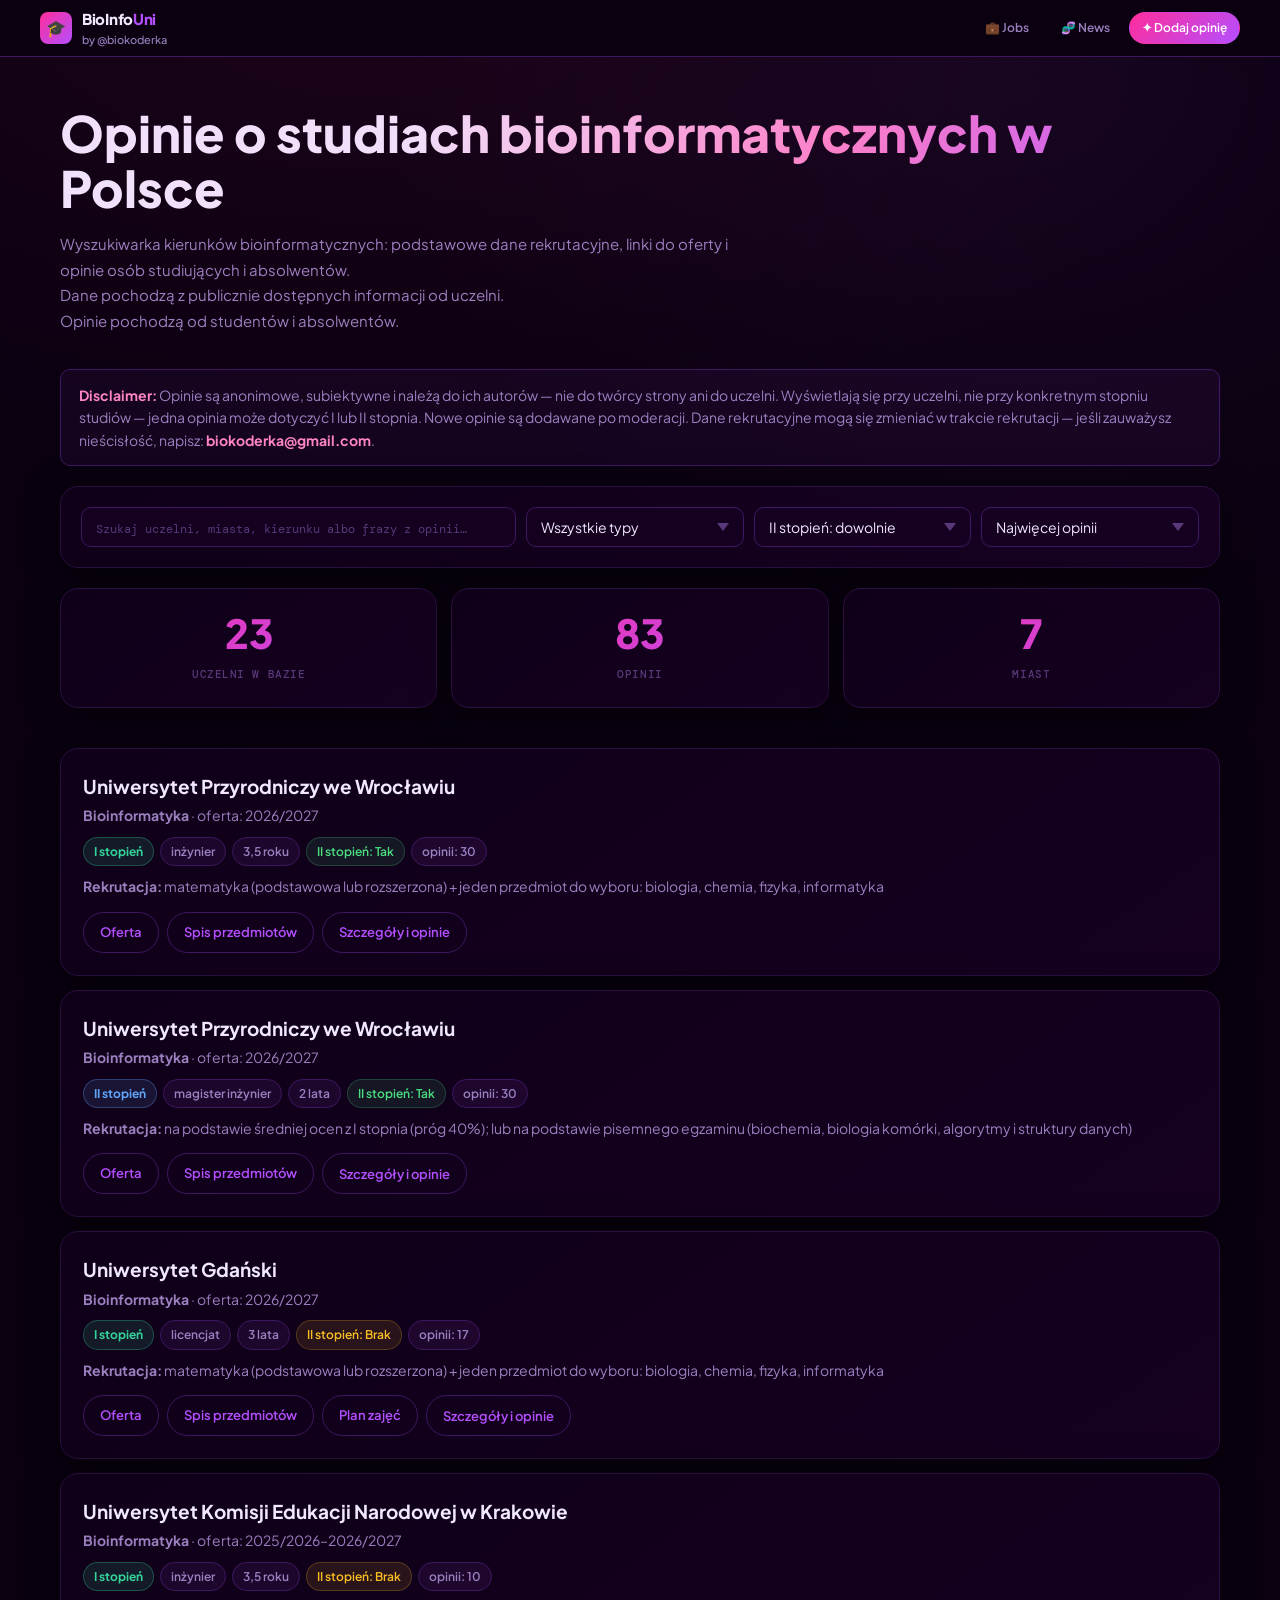
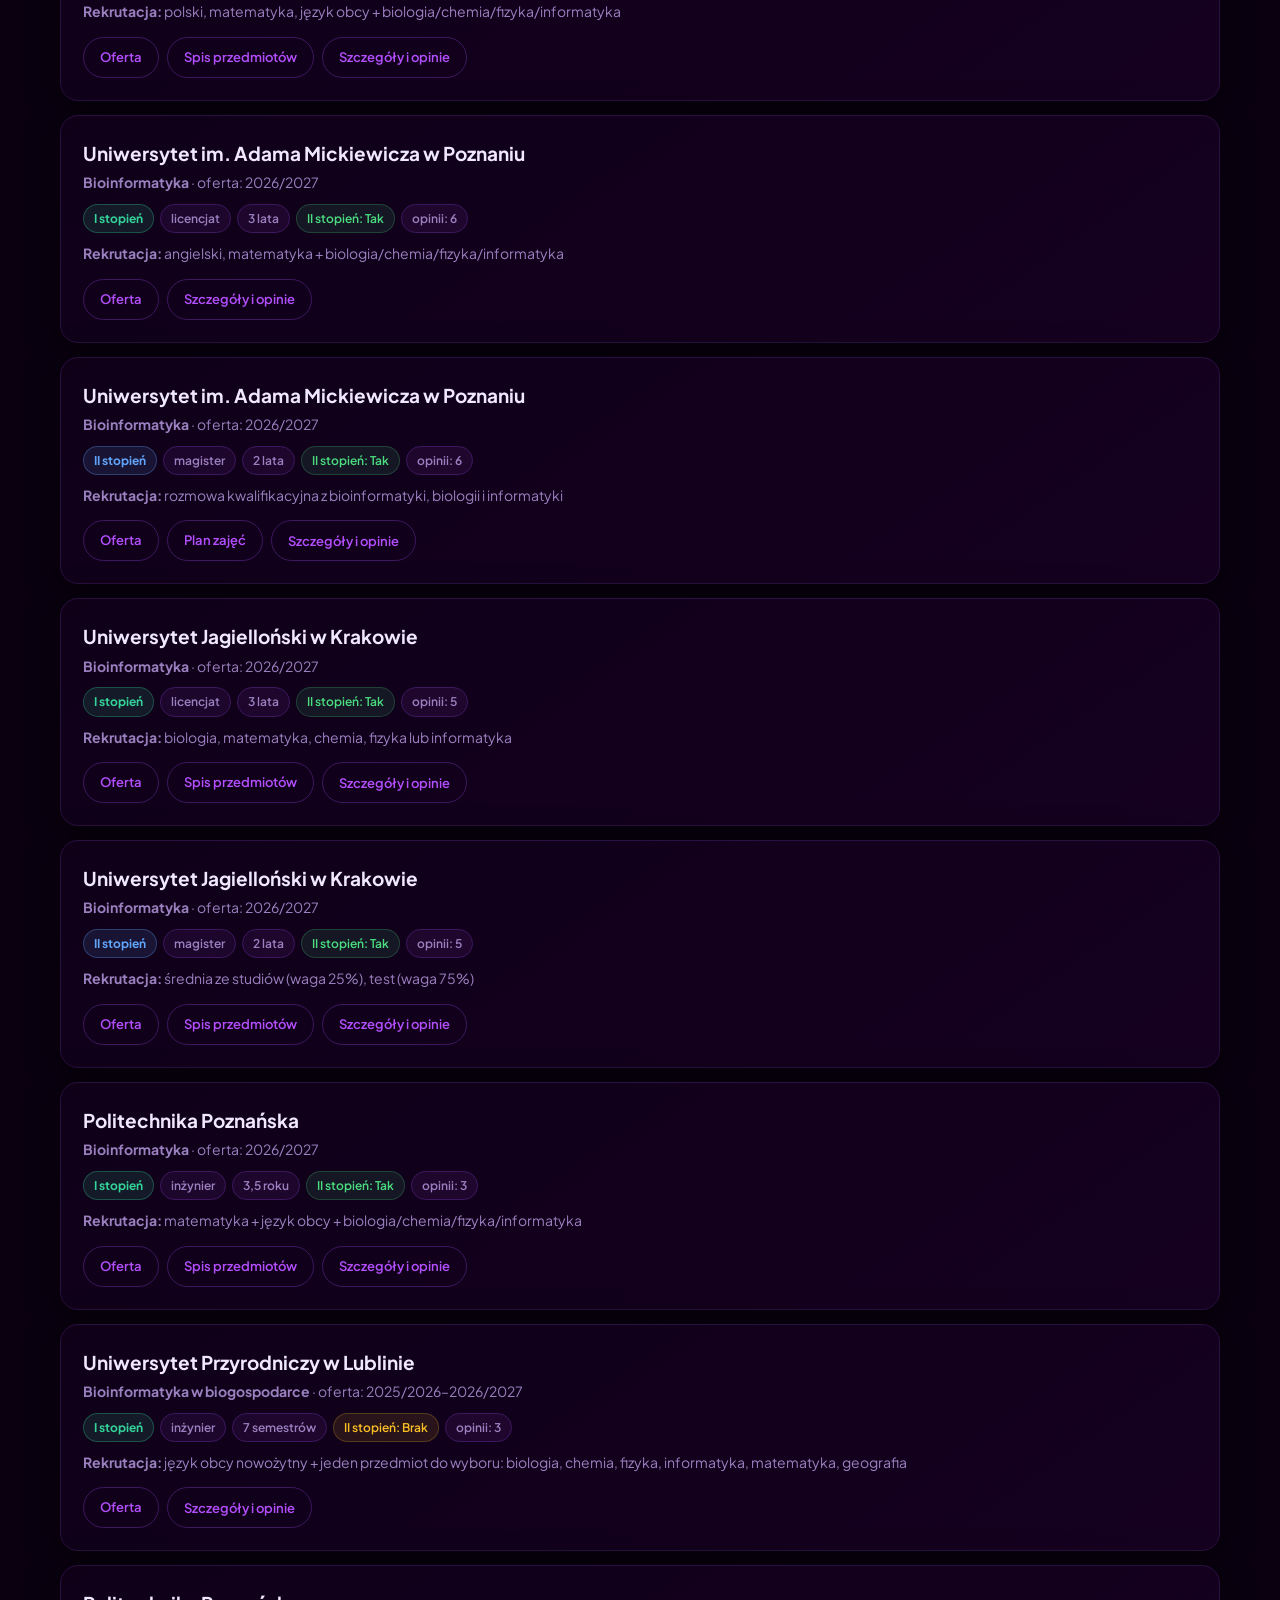
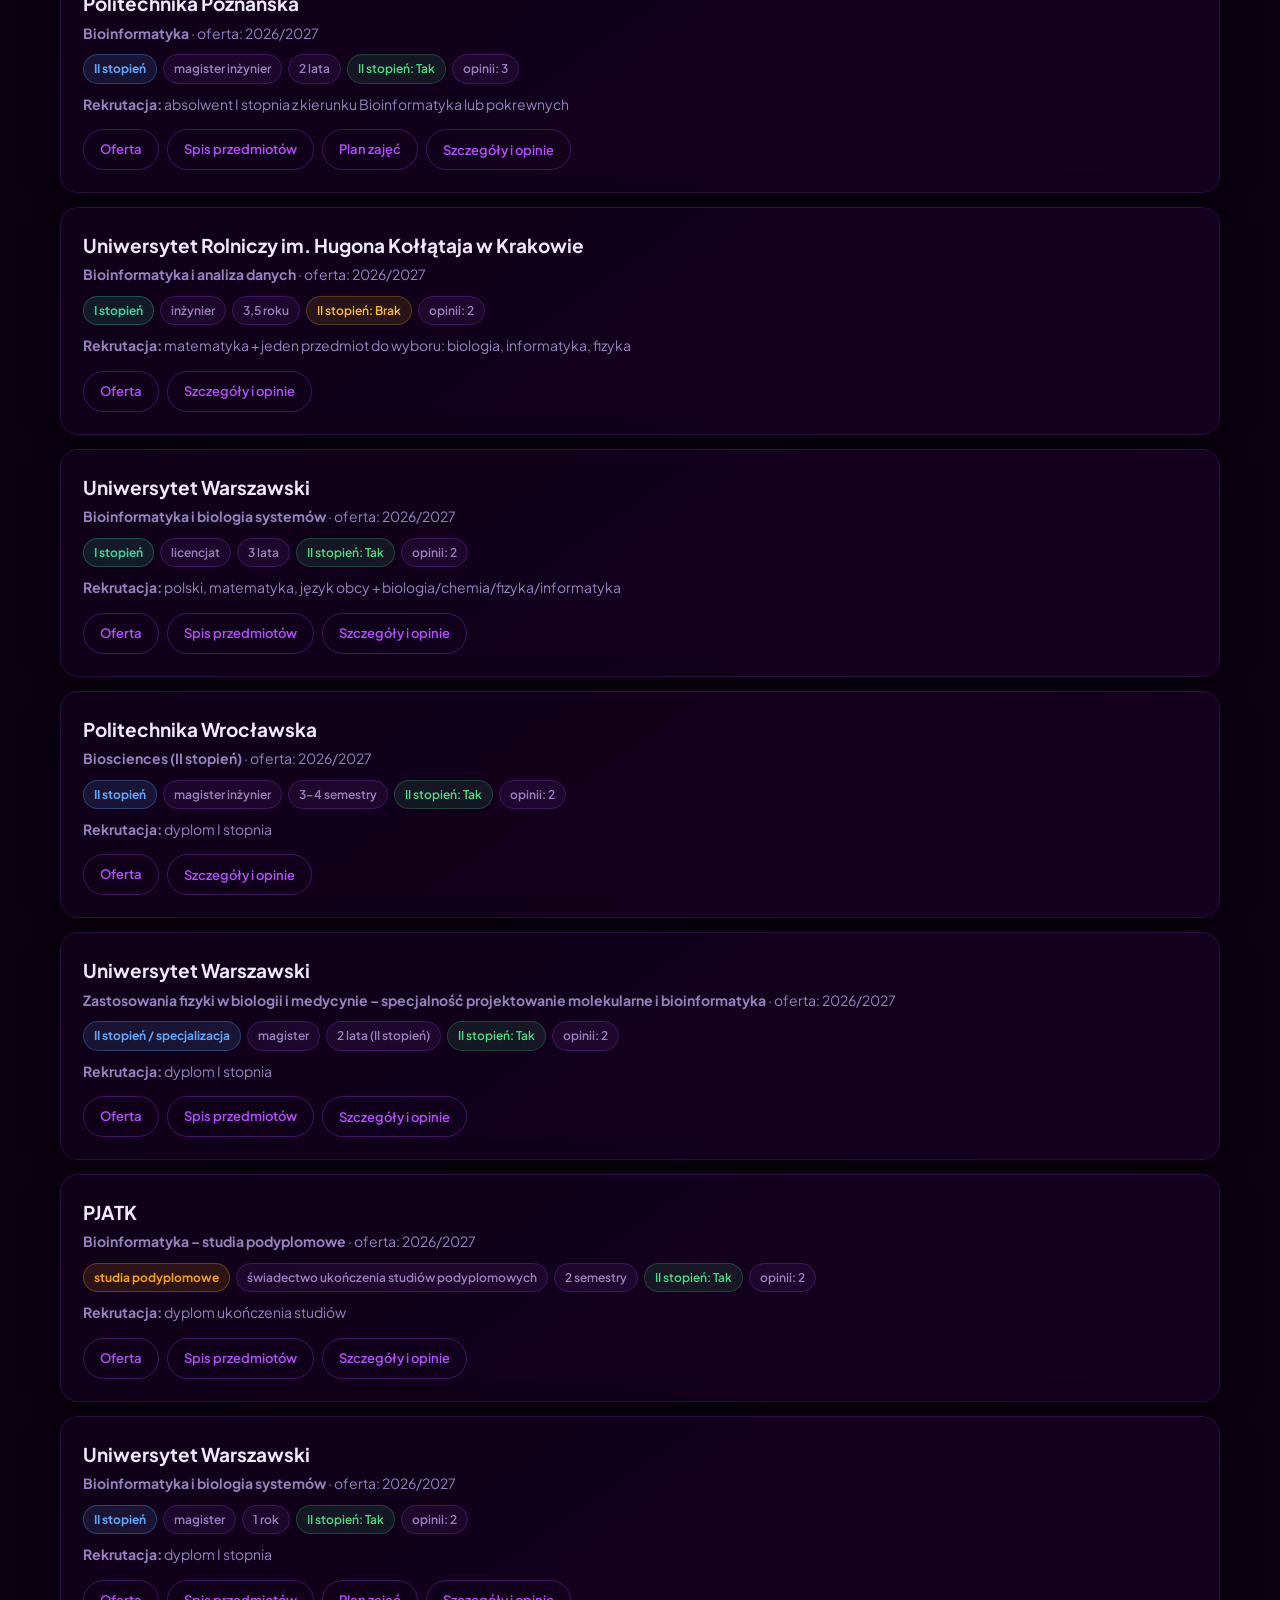
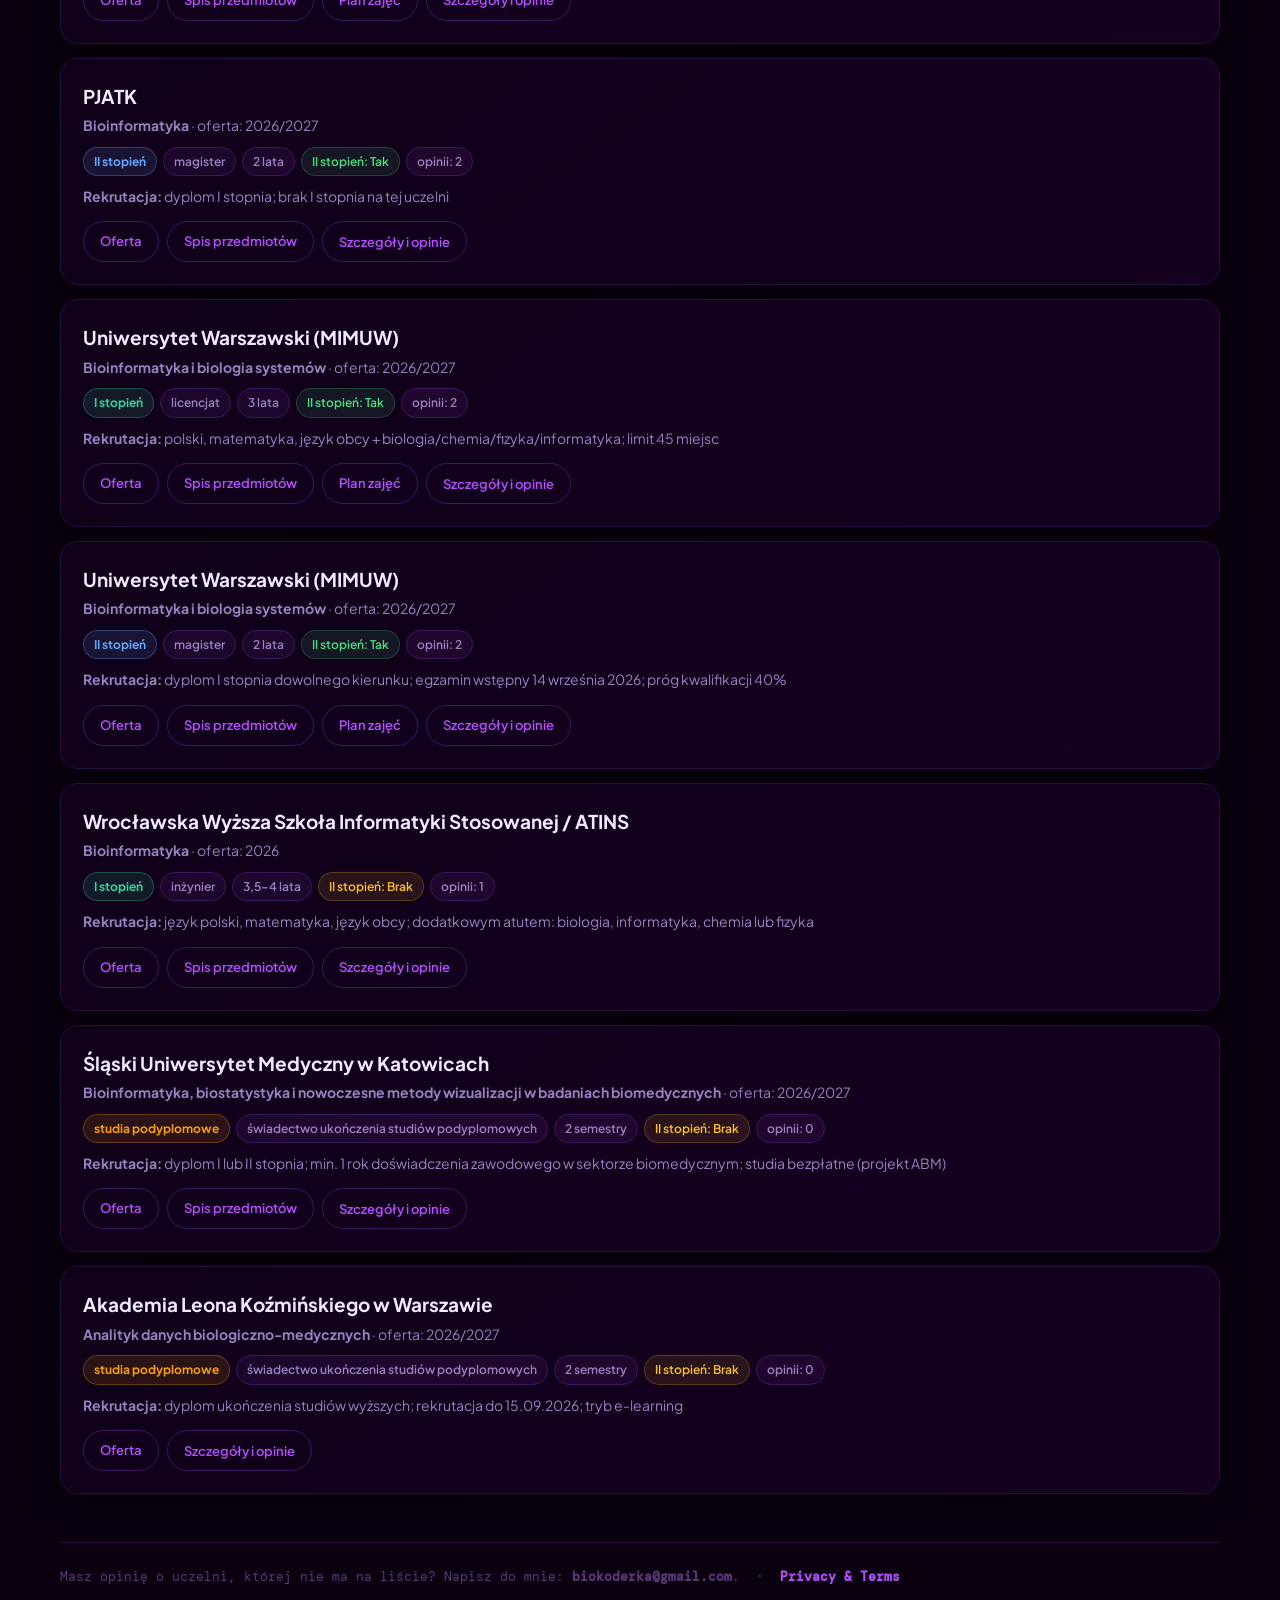
==== index.html @ 0463fbef "Update index.html" ====
<!doctype html><html lang="pl"><head><meta charset="utf-8"><meta name="viewport" content="width=device-width,initial-scale=1"><title>Opinie o bioinformatyce w Polsce</title><link rel="preconnect" href="https://fonts.googleapis.com"><link rel="preconnect" href="https://fonts.gstatic.com" crossorigin><link href="https://fonts.googleapis.com/css2?family=Plus+Jakarta+Sans:wght@400;500;600;700;800&family=DM+Mono:wght@400;500&display=swap" rel="stylesheet"><link rel="stylesheet" href="style.css?v=8"><script defer src="https://umami-rose-alpha.vercel.app/script.js" data-website-id="0f8a4bbd-7790-437c-912f-15149106ebab"></script></head><body>
<header>
  <div class="header-inner">
    <a class="logo" href="index.html">
      <div class="logo-icon">🎓</div>
      <div>
        <div class="logo-text">BioInfo<span>Uni</span></div>
        <div class="logo-sub">by @biokoderka</div>
      </div>
    </a>
    <nav class="header-nav">
      <a href="https://biokoderka.github.io/bioinfo-jobs/">💼 Jobs</a>
      <a href="https://biokoderka.github.io/bioinfo-news/">🧬 News</a>
      <a href="submit.html" class="cta">✦ Dodaj opinię</a>
    </nav>
  </div>
</header>
<div class="wrap"><header class="hero"><h1>Opinie o studiach bioinformatycznych w Polsce</h1><p>Wyszukiwarka kierunków bioinformatycznych: podstawowe dane rekrutacyjne, linki do oferty i opinie osób studiujących i absolwentów.<br>Dane pochodzą z publicznie dostępnych informacji od uczelni.<br>Opinie pochodzą od studentów i absolwentów.</p></header><section class="notice"><strong>Disclaimer:</strong> Opinie są anonimowe, subiektywne i należą do ich autorów — nie do twórcy strony ani do uczelni. Wyświetlają się przy uczelni, nie przy konkretnym stopniu studiów — jedna opinia może dotyczyć I lub II stopnia. Nowe opinie są dodawane po moderacji. Dane rekrutacyjne mogą się zmieniać w trakcie rekrutacji — jeśli zauważysz nieścisłość, napisz: <strong>biokoderka@gmail.com</strong>.</section><section class="panel"><div class="filters"><input id="q" placeholder="Szukaj uczelni, miasta, kierunku albo frazy z opinii…"><select id="type"><option value="">Wszystkie typy</option><option>I stopień</option><option>II stopień</option><option>II stopień / specjalizacja</option><option>studia podyplomowe</option></select><select id="second"><option value="">II stopień: dowolnie</option><option value="tak">Jest II stopień</option><option value="nie">Brak</option></select><select id="sort"><option value="reviews">Najwięcej opinii</option><option value="name">Alfabetycznie</option></select></div></section><section class="grid" id="top"></section><section class="cards" id="cards"></section><footer class="footer">Masz opinię o uczelni, której nie ma na liście? Napisz do mnie: <strong>biokoderka@gmail.com</strong>. &nbsp;·&nbsp; <a href="privacy.html">Privacy &amp; Terms</a></footer></div><script src="app.js?v=8"></script></body></html>
---- style.css ----
@import url('https://fonts.googleapis.com/css2?family=Plus+Jakarta+Sans:wght@400;500;600;700;800&family=DM+Mono:wght@400;500&display=swap');

:root {
  --bg:#0a0010;--bg2:#0f0018;--bg3:#150020;
  --border:#2a1040;--border2:#3d1860;
  --magenta:#ff2d9b;--violet:#b44fff;--violet-dim:#7a30b8;--pink-soft:#ff85c8;
  --text:#f0e8ff;--text2:#9b80c0;--muted:#5a3878;
  --glow-m:rgba(255,45,155,0.18);--glow-v:rgba(180,79,255,0.15);
  --good:#4ade80;--good-bg:rgba(74,222,128,.1);--good-border:rgba(74,222,128,.22);
  --warn:#fbbf24;--warn-bg:rgba(251,191,36,.1);--warn-border:rgba(251,191,36,.22);
  --bad:#f87171;--card-shadow:0 4px 32px rgba(0,0,0,.5);--radius:18px;--radius-sm:10px;
}
*{box-sizing:border-box;margin:0;padding:0}
body{font-family:'Plus Jakarta Sans',sans-serif;background:var(--bg);color:var(--text);line-height:1.6;min-height:100vh}
a{color:var(--violet);font-weight:600;text-decoration:none}a:hover{text-decoration:underline}
.wrap{max-width:1200px;margin:0 auto;padding:0 20px 60px}

/* HERO */
.hero{padding:48px 0 36px;border-bottom:1px solid var(--border);margin-bottom:32px;position:relative}
.hero::before{content:'';position:absolute;top:0;left:-20px;right:-20px;bottom:0;background:radial-gradient(ellipse 70% 50% at 30% 0%,rgba(255,45,155,.07),transparent),radial-gradient(ellipse 50% 60% at 80% 10%,rgba(180,79,255,.06),transparent);pointer-events:none}
.hero h1{font-family:'Plus Jakarta Sans',sans-serif;font-size:clamp(26px,5vw,50px);font-weight:800;line-height:1.1;margin:0 0 16px;background:linear-gradient(120deg,var(--text) 30%,var(--pink-soft) 65%,var(--violet) 100%);-webkit-background-clip:text;-webkit-text-fill-color:transparent;background-clip:text}
.hero p{color:var(--text2);font-size:15px;max-width:700px;line-height:1.7}

/* NAV */
.nav{display:flex;gap:8px;flex-wrap:wrap;margin-bottom:28px}
.nav a{color:var(--text2);background:var(--bg3);border:1px solid var(--border);padding:8px 18px;border-radius:999px;font-size:13px;font-weight:600;letter-spacing:.01em;transition:all .2s}
.nav a:hover{color:var(--text);border-color:var(--violet-dim);box-shadow:0 0 12px var(--glow-v);text-decoration:none}
.nav a.active{background:linear-gradient(135deg,var(--magenta),var(--violet));color:#fff;border-color:transparent;box-shadow:0 0 16px var(--glow-m);font-weight:700}

/* NOTICE */
.notice{background:rgba(180,79,255,.06);border:1px solid var(--border2);border-radius:var(--radius-sm);padding:14px 18px;font-size:14px;color:var(--text2);margin-bottom:20px;line-height:1.6}
.notice strong{color:var(--pink-soft)}

/* PANEL */
.panel{background:linear-gradient(145deg,var(--bg2),var(--bg3));border:1px solid var(--border);border-radius:var(--radius);padding:20px;margin-bottom:20px;box-shadow:var(--card-shadow)}

/* FILTERS */
.filters{display:grid;grid-template-columns:2fr 1fr 1fr 1fr;gap:10px}
input,select,textarea{width:100%;background:var(--bg3);border:1px solid var(--border2);border-radius:var(--radius-sm);padding:10px 14px;color:var(--text);font-family:'Plus Jakarta Sans',sans-serif;font-size:14px;transition:all .2s;appearance:none;-webkit-appearance:none}
input:focus,select:focus,textarea:focus{outline:none;border-color:var(--violet);box-shadow:0 0 10px var(--glow-v)}
input::placeholder{color:var(--muted);font-family:'DM Mono',monospace;font-size:12px}
textarea{min-height:140px;resize:vertical}
select{background-image:url("data:image/svg+xml,%3Csvg xmlns='http://www.w3.org/2000/svg' width='12' height='8'%3E%3Cpath fill='%235a3878' d='M6 8L0 0h12z'/%3E%3C/svg%3E");background-repeat:no-repeat;background-position:right 14px center;padding-right:36px}
label{font-weight:700;font-size:11px;text-transform:uppercase;letter-spacing:.08em;color:var(--text2);margin:20px 0 8px;display:block;font-family:'DM Mono',monospace}

/* BUTTONS */
.btn,button{border:1px solid var(--border2);border-radius:999px;padding:9px 16px;background:transparent;color:var(--violet);font-family:'Plus Jakarta Sans',sans-serif;font-size:13px;font-weight:600;cursor:pointer;display:inline-flex;align-items:center;gap:6px;transition:all .2s;text-decoration:none}
.btn:hover,button:hover{background:rgba(180,79,255,.1);border-color:var(--violet);box-shadow:0 0 12px var(--glow-v);text-decoration:none}
button[type="submit"]{background:linear-gradient(135deg,var(--magenta),var(--violet));border-color:transparent;color:#fff;font-weight:700;padding:12px 24px;font-size:15px;margin-top:16px;box-shadow:0 0 16px var(--glow-m)}
button[type="submit"]:hover{box-shadow:0 0 28px var(--glow-m)}

/* STAT GRID */
.grid{display:grid;grid-template-columns:repeat(3,1fr);gap:14px;margin-bottom:20px}
.stat{padding:22px;text-align:center;background:linear-gradient(145deg,var(--bg2),var(--bg3));border:1px solid var(--border);border-radius:var(--radius)}
.stat b{font-family:'Plus Jakarta Sans',sans-serif;font-size:40px;font-weight:800;background:linear-gradient(135deg,var(--magenta),var(--violet));-webkit-background-clip:text;-webkit-text-fill-color:transparent;background-clip:text;display:block;line-height:1.1;margin-bottom:4px}
.stat small{font-size:11px;color:var(--muted);font-weight:500;letter-spacing:.05em;text-transform:uppercase;font-family:'DM Mono',monospace}

/* CARDS */
.cards{display:grid;gap:14px}
.card{background:linear-gradient(145deg,var(--bg2),var(--bg3));border:1px solid var(--border);border-radius:var(--radius);padding:22px;box-shadow:var(--card-shadow);transition:border-color .2s,transform .2s,box-shadow .2s}
.card:hover{border-color:var(--violet-dim);transform:translateY(-2px);box-shadow:0 12px 40px rgba(180,79,255,.12)}
.card h2{font-family:'Plus Jakarta Sans',sans-serif;font-size:19px;font-weight:700;color:var(--text);margin-bottom:4px}

/* PILLS */
.meta{display:flex;gap:6px;flex-wrap:wrap;margin:10px 0}
.pill{background:rgba(180,79,255,.08);border:1px solid var(--border2);border-radius:999px;padding:4px 10px;font-size:12px;font-weight:600;color:var(--text2);display:inline-flex;align-items:center;gap:4px;white-space:nowrap}
.pill-i{color:#34d399;background:rgba(52,211,153,.12);border-color:rgba(52,211,153,.3);font-weight:700}
.pill-ii{color:#60a5fa;background:rgba(96,165,250,.12);border-color:rgba(96,165,250,.3);font-weight:700}
.pill-podyp{color:#f59e0b;background:rgba(245,158,11,.12);border-color:rgba(245,158,11,.3);font-weight:700}
.good{color:var(--good);background:var(--good-bg);border-color:var(--good-border)}
.warn{color:var(--warn);background:var(--warn-bg);border-color:var(--warn-border)}
.neutral{color:var(--text2);background:rgba(180,79,255,.08);border-color:var(--border2)}
.bad{color:var(--bad);background:rgba(248,113,113,.1);border-color:rgba(248,113,113,.25)}

/* MISC */
.small{color:var(--text2);font-size:14px;line-height:1.55}
.links{display:flex;gap:8px;flex-wrap:wrap;margin-top:14px}
.details{display:none;margin-top:16px;border-top:1px solid var(--border);padding-top:16px}

/* TABLE */
table{width:100%;border-collapse:collapse;border-radius:var(--radius-sm);overflow:hidden;margin-bottom:16px}
td,th{padding:10px 14px;border-bottom:1px solid var(--border);text-align:left;vertical-align:top;font-size:14px}
th{color:var(--muted);font-weight:500;font-size:11px;text-transform:uppercase;letter-spacing:.05em;background:var(--bg3);width:40%;font-family:'DM Mono',monospace}
td{color:var(--text2)}
tr:last-child td,tr:last-child th{border-bottom:none}

/* REVIEWS */
.review{background:rgba(180,79,255,.05);border:1px solid var(--border2);border-radius:var(--radius-sm);padding:14px 16px;margin:10px 0}
.review p{white-space:pre-wrap;line-height:1.65;font-size:14px;color:var(--text2);margin-top:8px}
.empty{padding:32px;text-align:center;color:var(--muted);font-size:15px}

/* FOOTER */
.footer{color:var(--muted);font-size:13px;margin-top:48px;padding-top:24px;border-top:1px solid var(--border);font-family:'DM Mono',monospace}

/* CHART */
.chart{display:grid;gap:8px}
.barrow{display:grid;grid-template-columns:200px 1fr 44px;gap:12px;align-items:center}
.barrow strong{font-size:13px;color:var(--text2);font-weight:600}
.barrow b{font-size:14px;color:var(--violet);font-weight:700;text-align:right}
.bar{height:18px;border-radius:999px;background:var(--bg3);border:1px solid var(--border);overflow:hidden}
.bar span{display:block;height:100%;background:linear-gradient(90deg,var(--magenta),var(--violet));border-radius:999px;transition:width .4s ease}

/* MAP */
.mapbox{display:grid;grid-template-columns:1.1fr .9fr;gap:24px;align-items:center}
.poland{width:100%;max-height:500px}
.poland .land{fill:var(--bg3);stroke:var(--violet-dim);stroke-width:3}
.city-dot{fill:var(--magenta);stroke:var(--bg);stroke-width:3}
.city-label{font-size:15px;font-weight:700;fill:var(--text)}
.city-count{font-size:13px;font-weight:900;fill:#fff;text-anchor:middle;dominant-baseline:middle}
.legend{line-height:2}
.legend b{color:var(--violet)}
.hint{font-size:12px;color:var(--muted);margin-top:8px;font-family:'DM Mono',monospace}
.twocol{display:grid;grid-template-columns:1fr 1fr;gap:16px}

/* RESPONSIVE */
@media(max-width:820px){
  .filters,.grid,.mapbox,.twocol{grid-template-columns:1fr}
  .hero h1{font-size:28px}
  .barrow{grid-template-columns:1fr 40px}
  .barrow strong{display:none}
  .stat b{font-size:32px}
}

/* ── STICKY HEADER ── */
header.hero{position:static;border:none;padding:48px 0 36px;margin-bottom:0}
header:not(.hero){position:sticky;top:0;z-index:100;background:rgba(10,0,16,.92);backdrop-filter:blur(16px);-webkit-backdrop-filter:blur(16px);border-bottom:1px solid var(--border2);padding:0 2rem}
.header-inner{max-width:1200px;margin:0 auto;display:flex;align-items:center;gap:1rem;height:56px}
.logo{display:flex;align-items:center;gap:10px;text-decoration:none}
.logo-icon{width:32px;height:32px;border-radius:8px;background:linear-gradient(135deg,var(--magenta),var(--violet));display:flex;align-items:center;justify-content:center;font-size:16px;flex-shrink:0}
.logo-text{font-size:15px;font-weight:800;color:var(--text);letter-spacing:-.3px}
.logo-text span{color:var(--violet)}
.logo-sub{font-size:11px;color:var(--text2);font-weight:500}
.header-nav{display:flex;gap:6px;margin-left:auto;align-items:center}
.header-nav a{font-size:12px;font-weight:600;color:var(--text2);padding:5px 12px;border-radius:999px;border:1px solid transparent;transition:all .15s;white-space:nowrap;text-decoration:none}
.header-nav a:hover{color:var(--text);border-color:var(--border2);text-decoration:none}
.header-nav a.cta{background:linear-gradient(135deg,var(--magenta),var(--violet));color:#fff;border-color:transparent}
.header-nav a.cta:hover{opacity:.85}
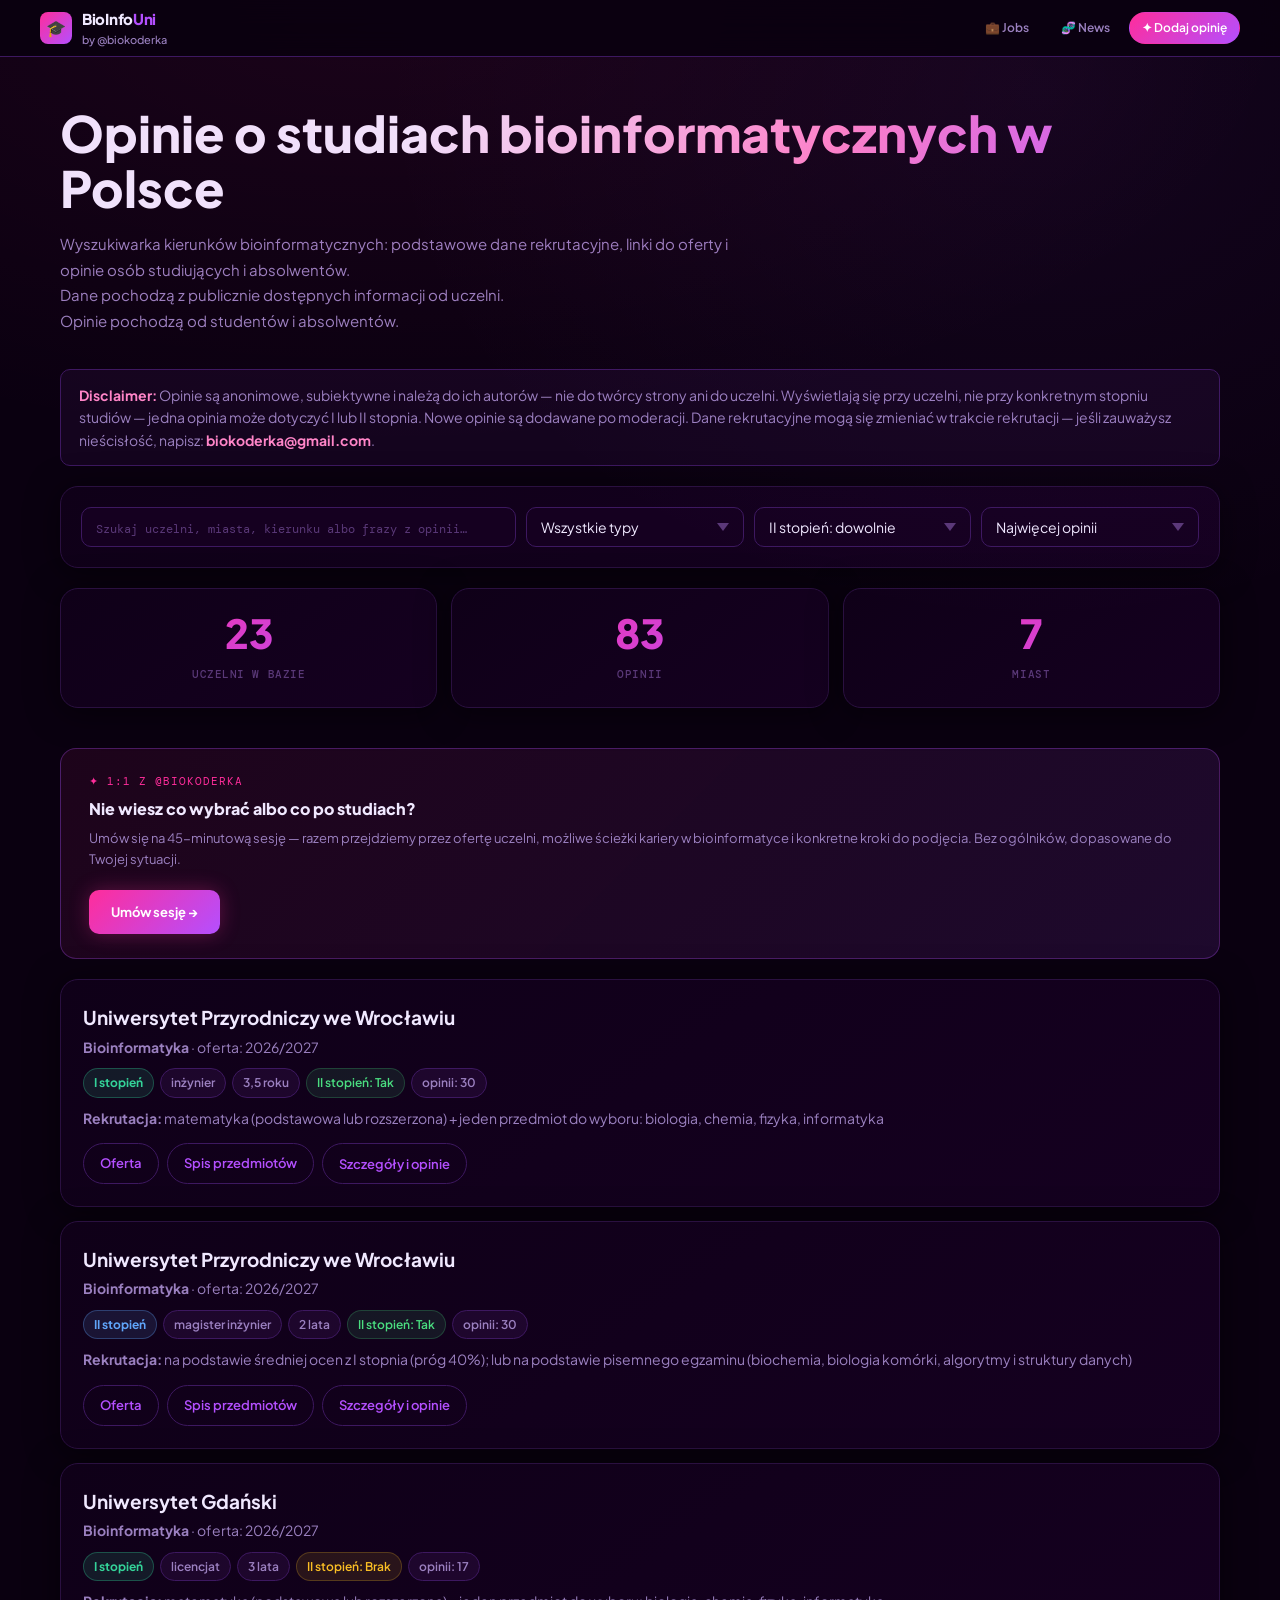
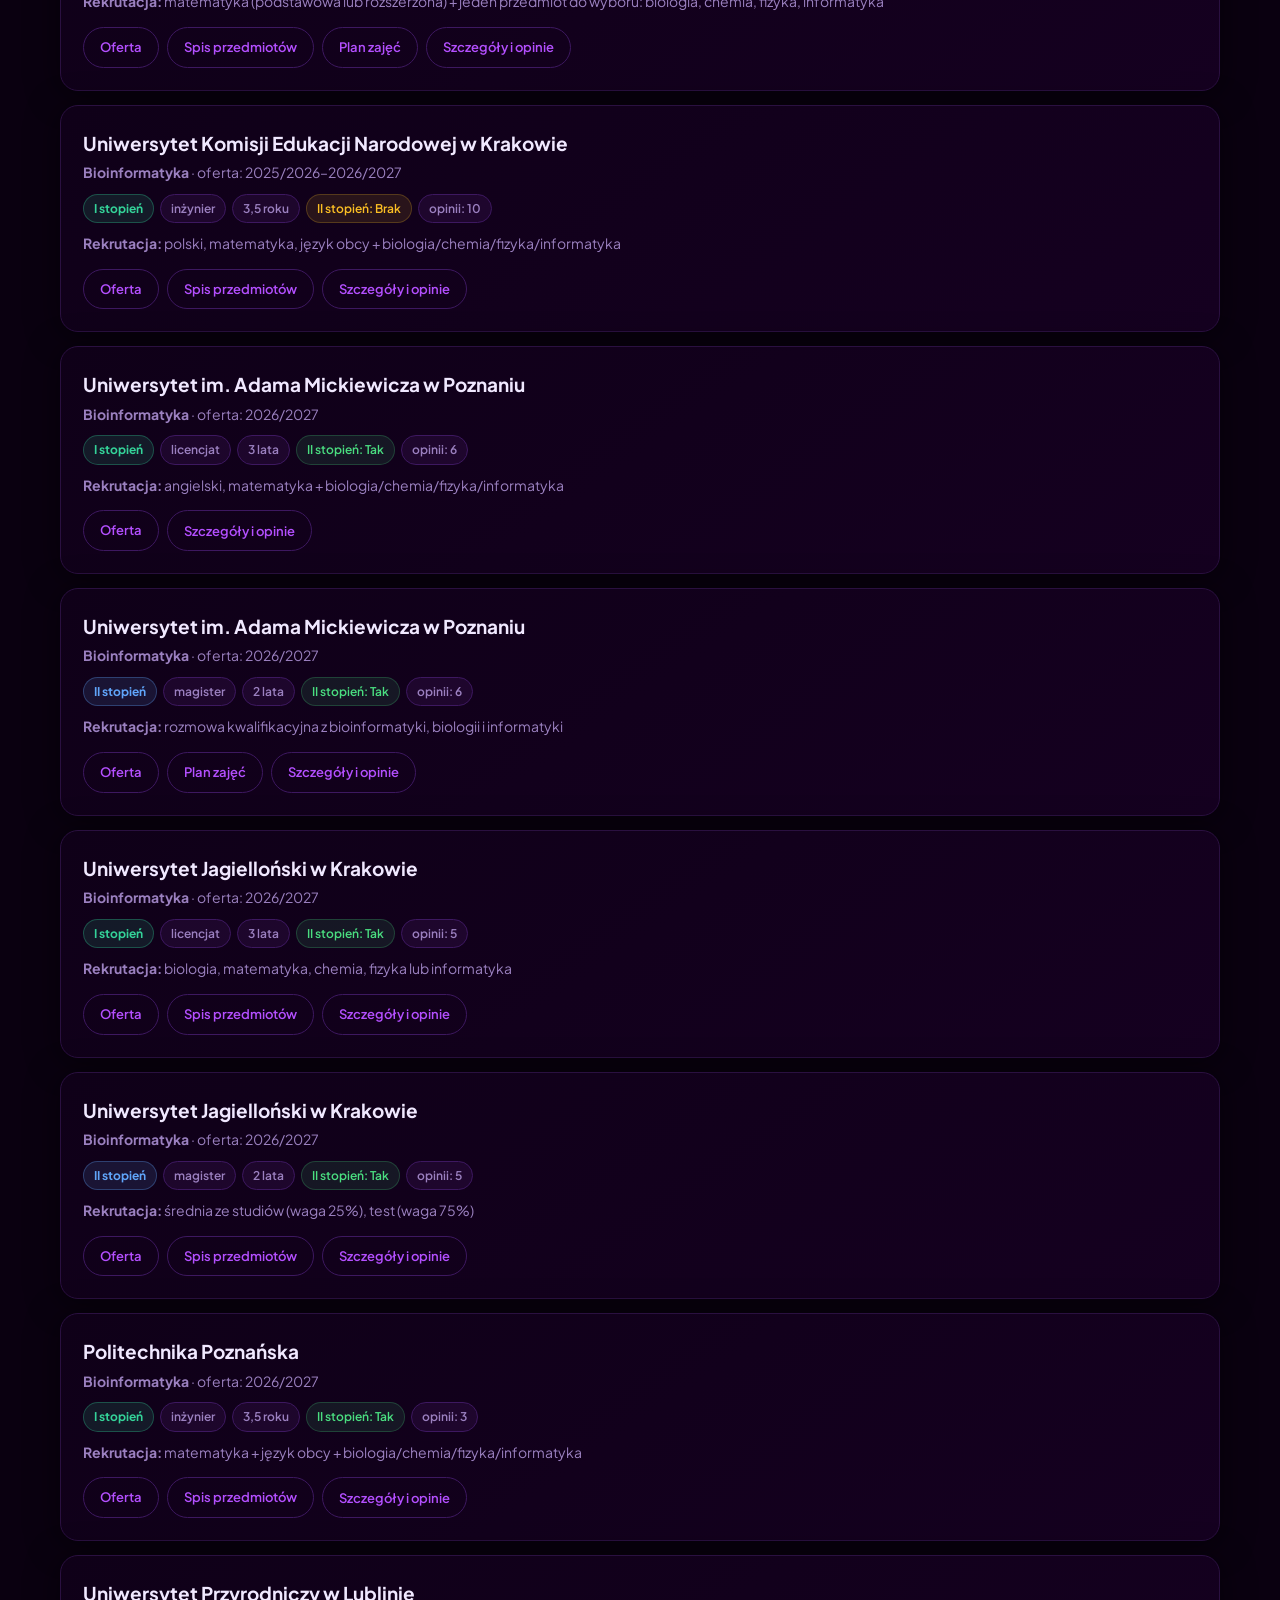
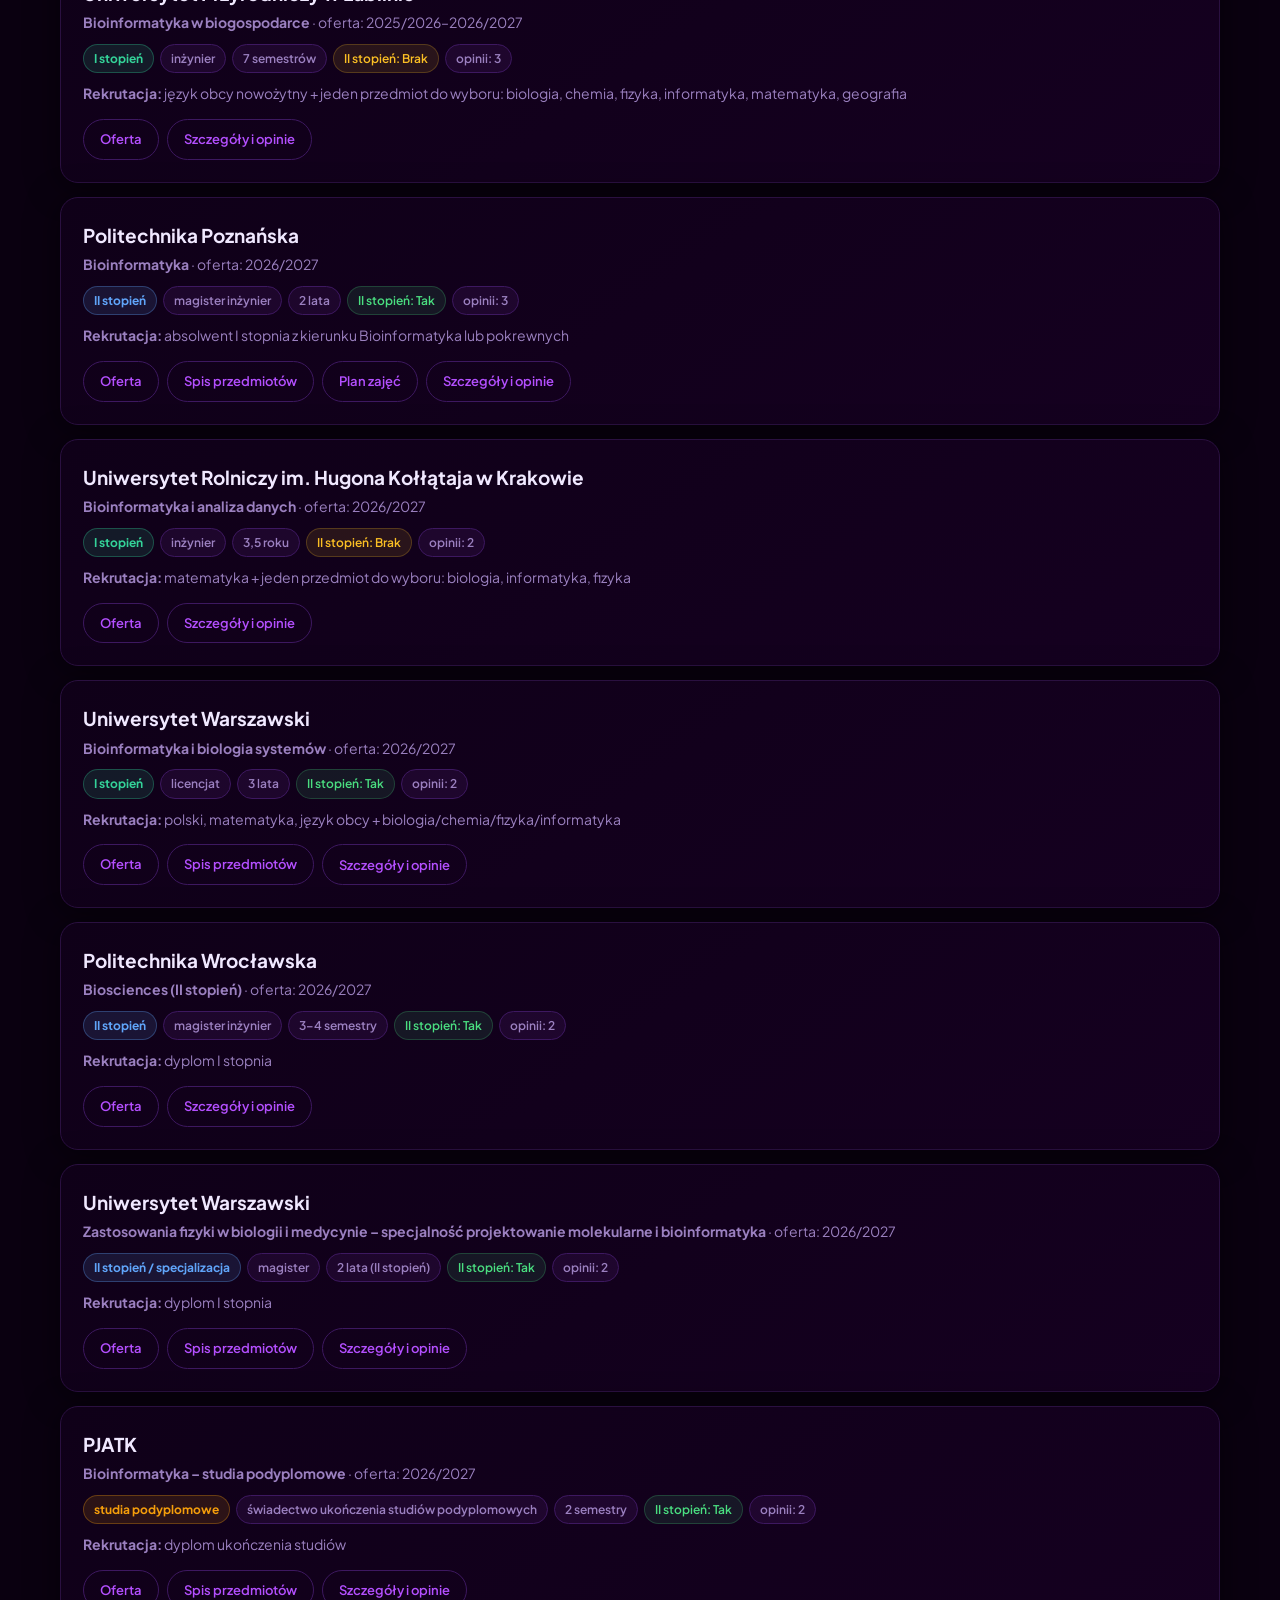
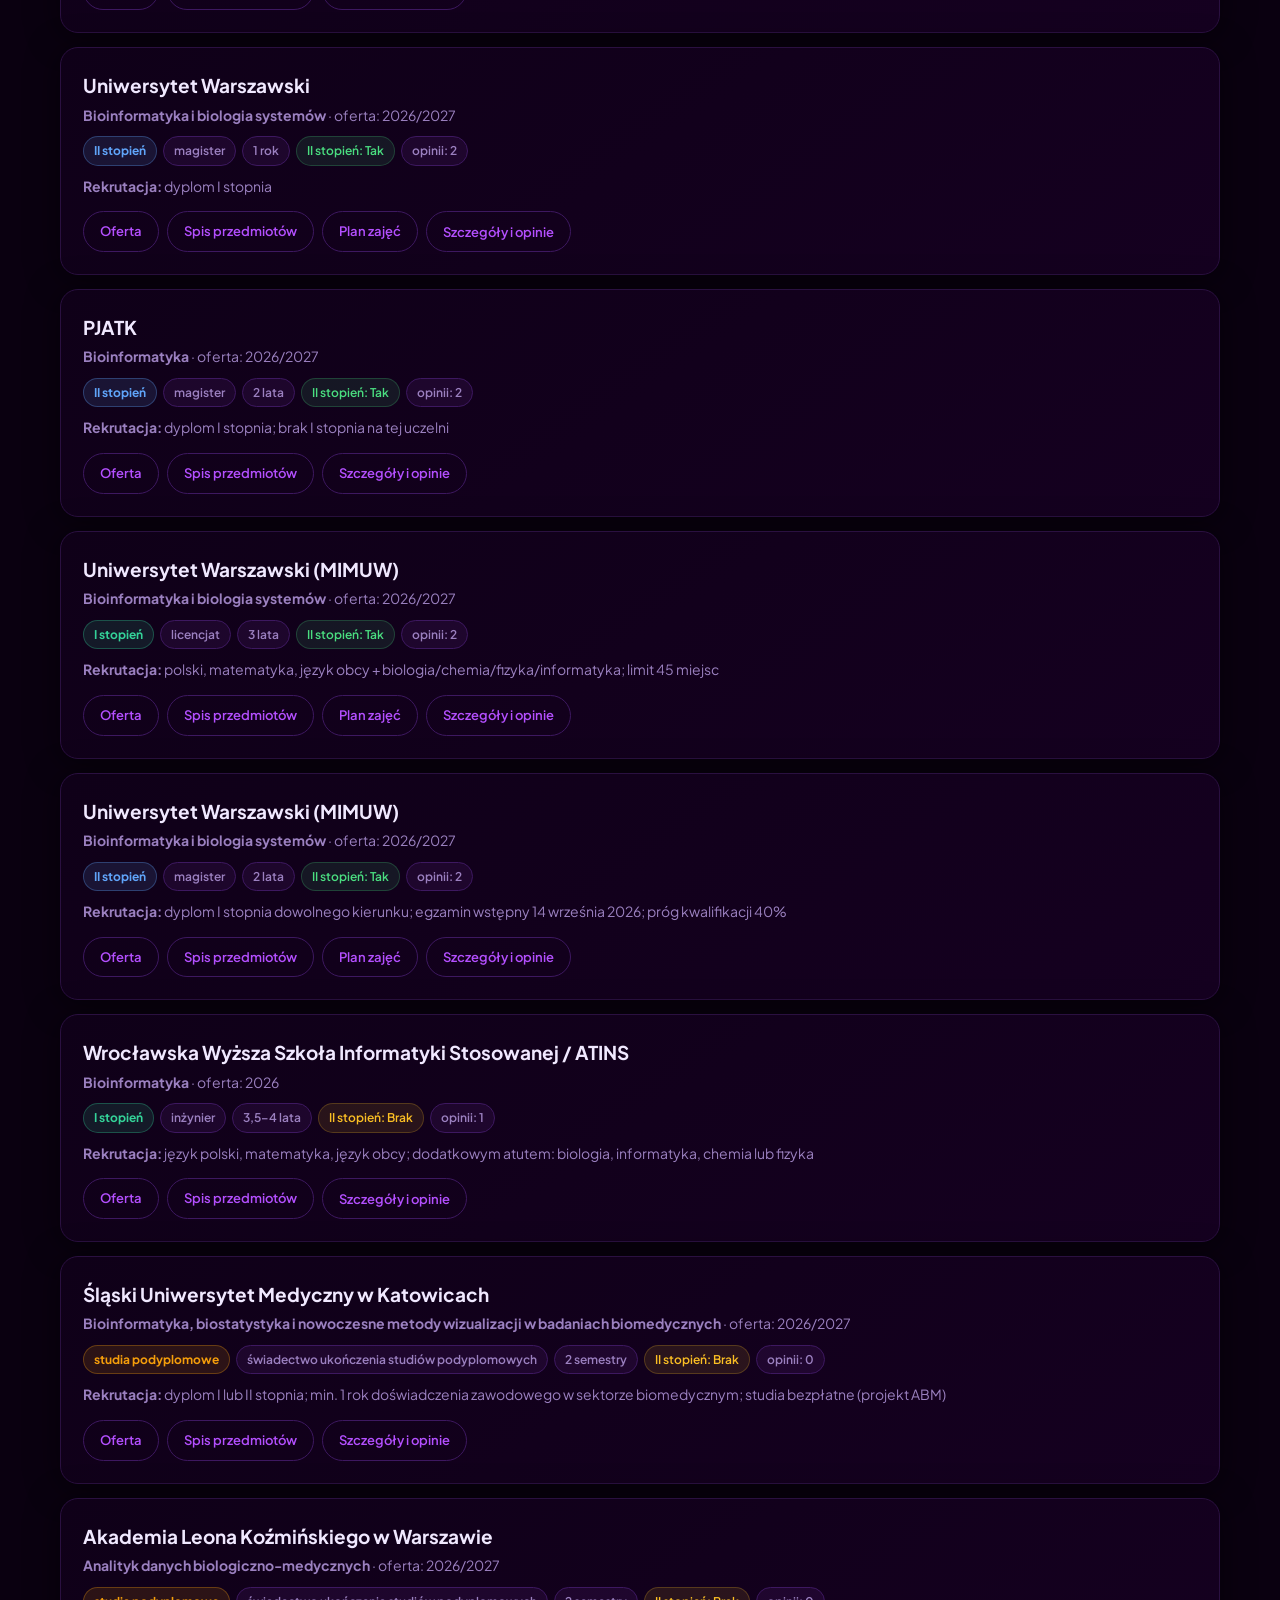
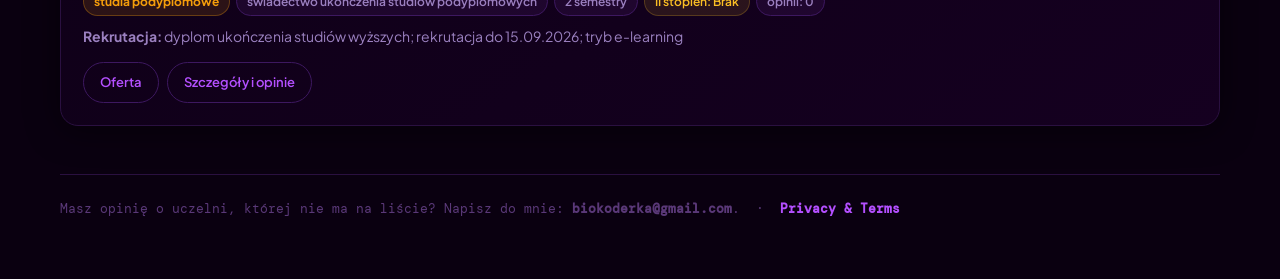
==== commit 2271e13b: "Add files via upload" ====
--- a/index.html
+++ b/index.html
@@ -1,4 +1,5 @@
-<!doctype html><html lang="pl"><head><meta charset="utf-8"><meta name="viewport" content="width=device-width,initial-scale=1"><title>Opinie o bioinformatyce w Polsce</title><link rel="preconnect" href="https://fonts.googleapis.com"><link rel="preconnect" href="https://fonts.gstatic.com" crossorigin><link href="https://fonts.googleapis.com/css2?family=Plus+Jakarta+Sans:wght@400;500;600;700;800&family=DM+Mono:wght@400;500&display=swap" rel="stylesheet"><link rel="stylesheet" href="style.css?v=8"><script defer src="https://umami-rose-alpha.vercel.app/script.js" data-website-id="0f8a4bbd-7790-437c-912f-15149106ebab"></script></head><body>
+<!doctype html><html lang="pl"><head><meta charset="utf-8"><meta name="viewport" content="width=device-width,initial-scale=1"><title>Opinie o bioinformatyce w Polsce</title><link rel="preconnect" href="https://fonts.googleapis.com"><link rel="preconnect" href="https://fonts.gstatic.com" crossorigin><link href="https://fonts.googleapis.com/css2?family=Plus+Jakarta+Sans:wght@400;500;600;700;800&family=DM+Mono:wght@400;500&display=swap" rel="stylesheet"><link rel="stylesheet" href="style.css?v=8"><script defer src="https://umami-rose-alpha.vercel.app/script.js" data-website-id="0f8a4bbd-7790-437c-912f-15149106ebab"></script>
+</head><body>
 <header>
   <div class="header-inner">
     <a class="logo" href="index.html">
@@ -15,4 +16,14 @@
     </nav>
   </div>
 </header>
-<div class="wrap"><header class="hero"><h1>Opinie o studiach bioinformatycznych w Polsce</h1><p>Wyszukiwarka kierunków bioinformatycznych: podstawowe dane rekrutacyjne, linki do oferty i opinie osób studiujących i absolwentów.<br>Dane pochodzą z publicznie dostępnych informacji od uczelni.<br>Opinie pochodzą od studentów i absolwentów.</p></header><section class="notice"><strong>Disclaimer:</strong> Opinie są anonimowe, subiektywne i należą do ich autorów — nie do twórcy strony ani do uczelni. Wyświetlają się przy uczelni, nie przy konkretnym stopniu studiów — jedna opinia może dotyczyć I lub II stopnia. Nowe opinie są dodawane po moderacji. Dane rekrutacyjne mogą się zmieniać w trakcie rekrutacji — jeśli zauważysz nieścisłość, napisz: <strong>biokoderka@gmail.com</strong>.</section><section class="panel"><div class="filters"><input id="q" placeholder="Szukaj uczelni, miasta, kierunku albo frazy z opinii…"><select id="type"><option value="">Wszystkie typy</option><option>I stopień</option><option>II stopień</option><option>II stopień / specjalizacja</option><option>studia podyplomowe</option></select><select id="second"><option value="">II stopień: dowolnie</option><option value="tak">Jest II stopień</option><option value="nie">Brak</option></select><select id="sort"><option value="reviews">Najwięcej opinii</option><option value="name">Alfabetycznie</option></select></div></section><section class="grid" id="top"></section><section class="cards" id="cards"></section><footer class="footer">Masz opinię o uczelni, której nie ma na liście? Napisz do mnie: <strong>biokoderka@gmail.com</strong>. &nbsp;·&nbsp; <a href="privacy.html">Privacy &amp; Terms</a></footer></div><script src="app.js?v=8"></script></body></html>
+<div class="wrap"><header class="hero"><h1>Opinie o studiach bioinformatycznych w Polsce</h1><p>Wyszukiwarka kierunków bioinformatycznych: podstawowe dane rekrutacyjne, linki do oferty i opinie osób studiujących i absolwentów.<br>Dane pochodzą z publicznie dostępnych informacji od uczelni.<br>Opinie pochodzą od studentów i absolwentów.</p></header><section class="notice"><strong>Disclaimer:</strong> Opinie są anonimowe, subiektywne i należą do ich autorów — nie do twórcy strony ani do uczelni. Wyświetlają się przy uczelni, nie przy konkretnym stopniu studiów — jedna opinia może dotyczyć I lub II stopnia. Nowe opinie są dodawane po moderacji. Dane rekrutacyjne mogą się zmieniać w trakcie rekrutacji — jeśli zauważysz nieścisłość, napisz: <strong>biokoderka@gmail.com</strong>.</section><section class="panel"><div class="filters"><input id="q" placeholder="Szukaj uczelni, miasta, kierunku albo frazy z opinii…"><select id="type"><option value="">Wszystkie typy</option><option>I stopień</option><option>II stopień</option><option>II stopień / specjalizacja</option><option>studia podyplomowe</option></select><select id="second"><option value="">II stopień: dowolnie</option><option value="tak">Jest II stopień</option><option value="nie">Brak</option></select><select id="sort"><option value="reviews">Najwięcej opinii</option><option value="name">Alfabetycznie</option></select></div></section><section class="grid" id="top"></section>
+<div style="margin:0 0 20px;background:linear-gradient(135deg,rgba(255,45,155,.08),rgba(180,79,255,.12));border:1px solid rgba(180,79,255,.3);border-radius:16px;padding:24px 28px;display:flex;align-items:center;justify-content:space-between;gap:20px;flex-wrap:wrap;">
+  <div>
+    <div style="font-size:11px;font-family:'DM Mono',monospace;color:var(--magenta);letter-spacing:1px;text-transform:uppercase;margin-bottom:6px;">✦ 1:1 z @biokoderka</div>
+    <div style="font-size:16px;font-weight:800;color:var(--text);margin-bottom:6px;">Nie wiesz co wybrać albo co po studiach?</div>
+    <div style="font-size:13px;color:var(--text2);line-height:1.6;">Umów się na 45-minutową sesję — razem przejdziemy przez ofertę uczelni, możliwe ścieżki kariery w bioinformatyce i konkretne kroki do podjęcia. Bez ogólników, dopasowane do Twojej sytuacji.</div>
+  </div>
+  <a href="https://www.naffy.io/biokoderka/konsultacja-kariery-bioinformatycznej" target="_blank" rel="noopener" style="flex-shrink:0;background:linear-gradient(135deg,var(--magenta),var(--violet));color:#fff;font-family:'Plus Jakarta Sans',sans-serif;font-size:13px;font-weight:700;padding:12px 22px;border-radius:10px;text-decoration:none;box-shadow:0 0 20px rgba(255,45,155,.3);transition:all .18s;white-space:nowrap;" onmouseover="this.style.boxShadow='0 0 32px rgba(255,45,155,.5)'" onmouseout="this.style.boxShadow='0 0 20px rgba(255,45,155,.3)'">
+    Umów sesję →
+  </a>
+</div><section class="cards" id="cards"></section><footer class="footer">Masz opinię o uczelni, której nie ma na liście? Napisz do mnie: <strong>biokoderka@gmail.com</strong>. &nbsp;·&nbsp; <a href="privacy.html">Privacy &amp; Terms</a></footer></div><script src="app.js?v=8"></script></body></html>
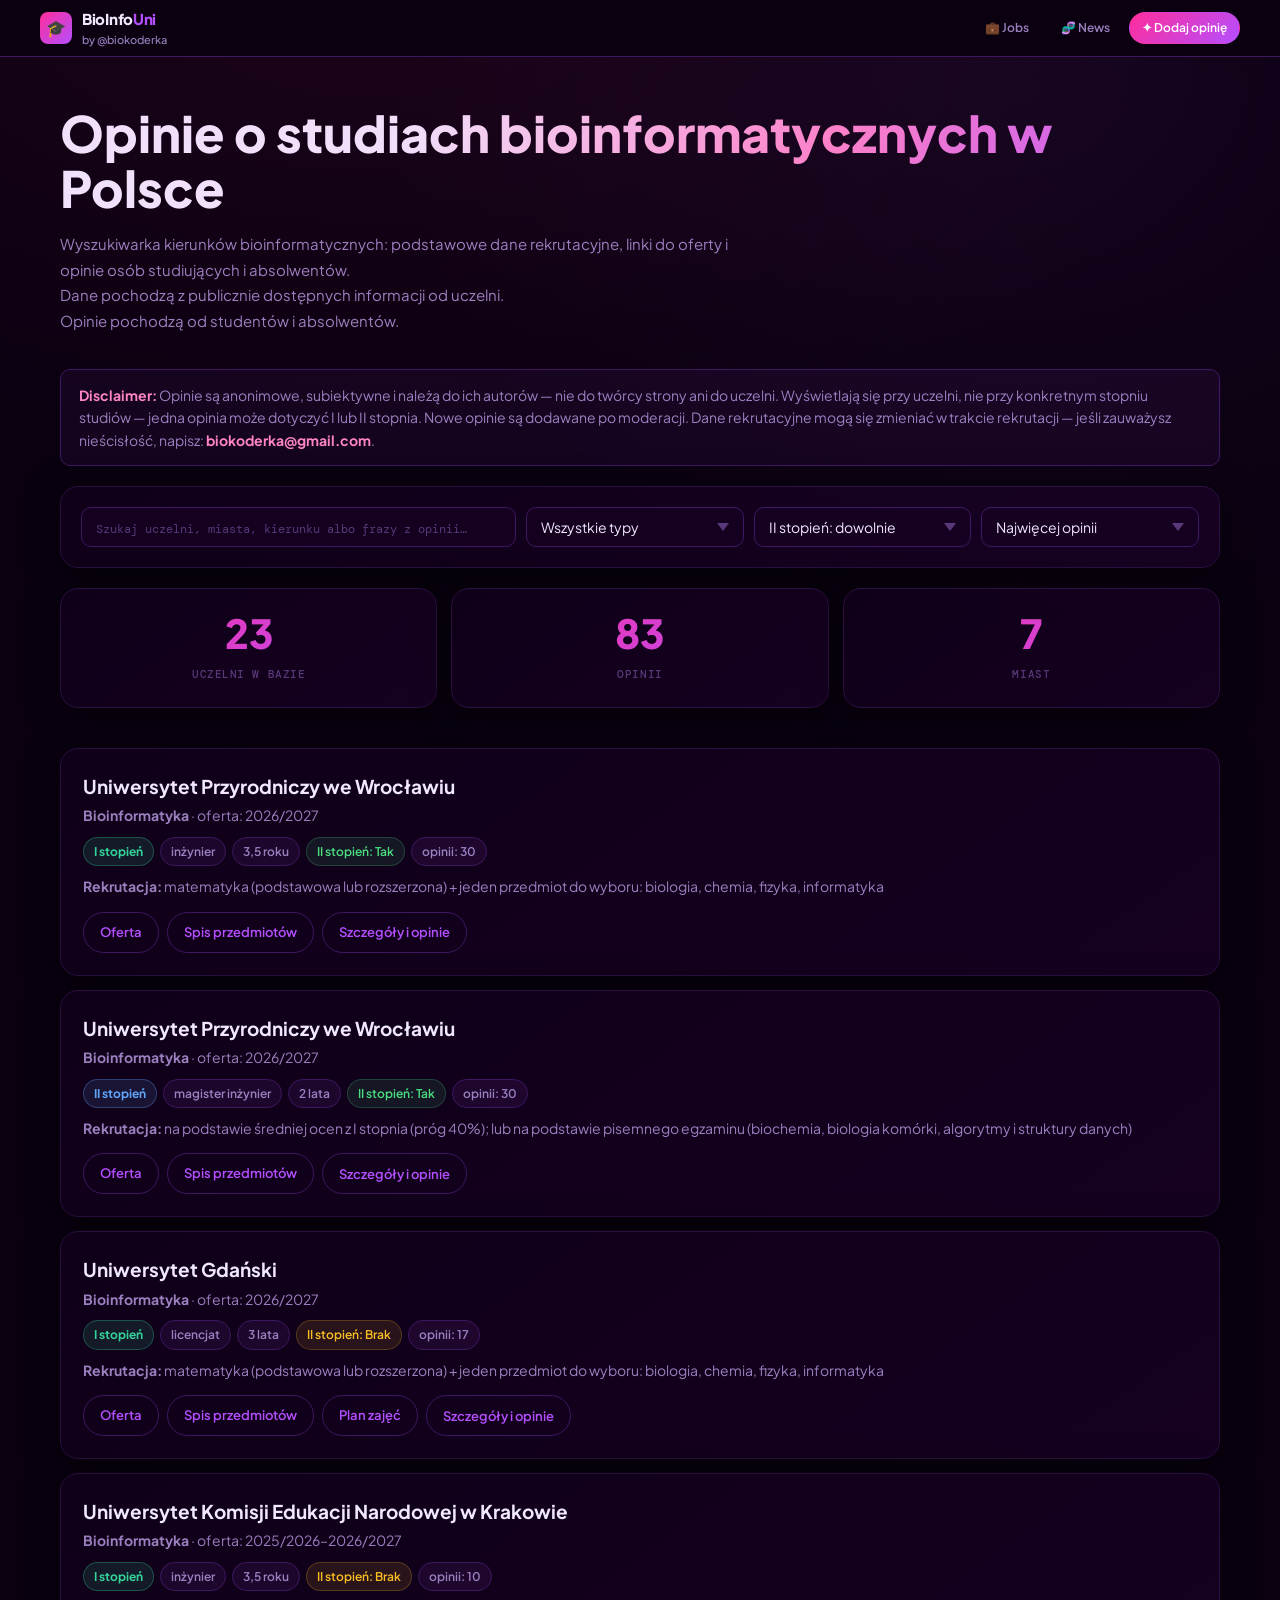
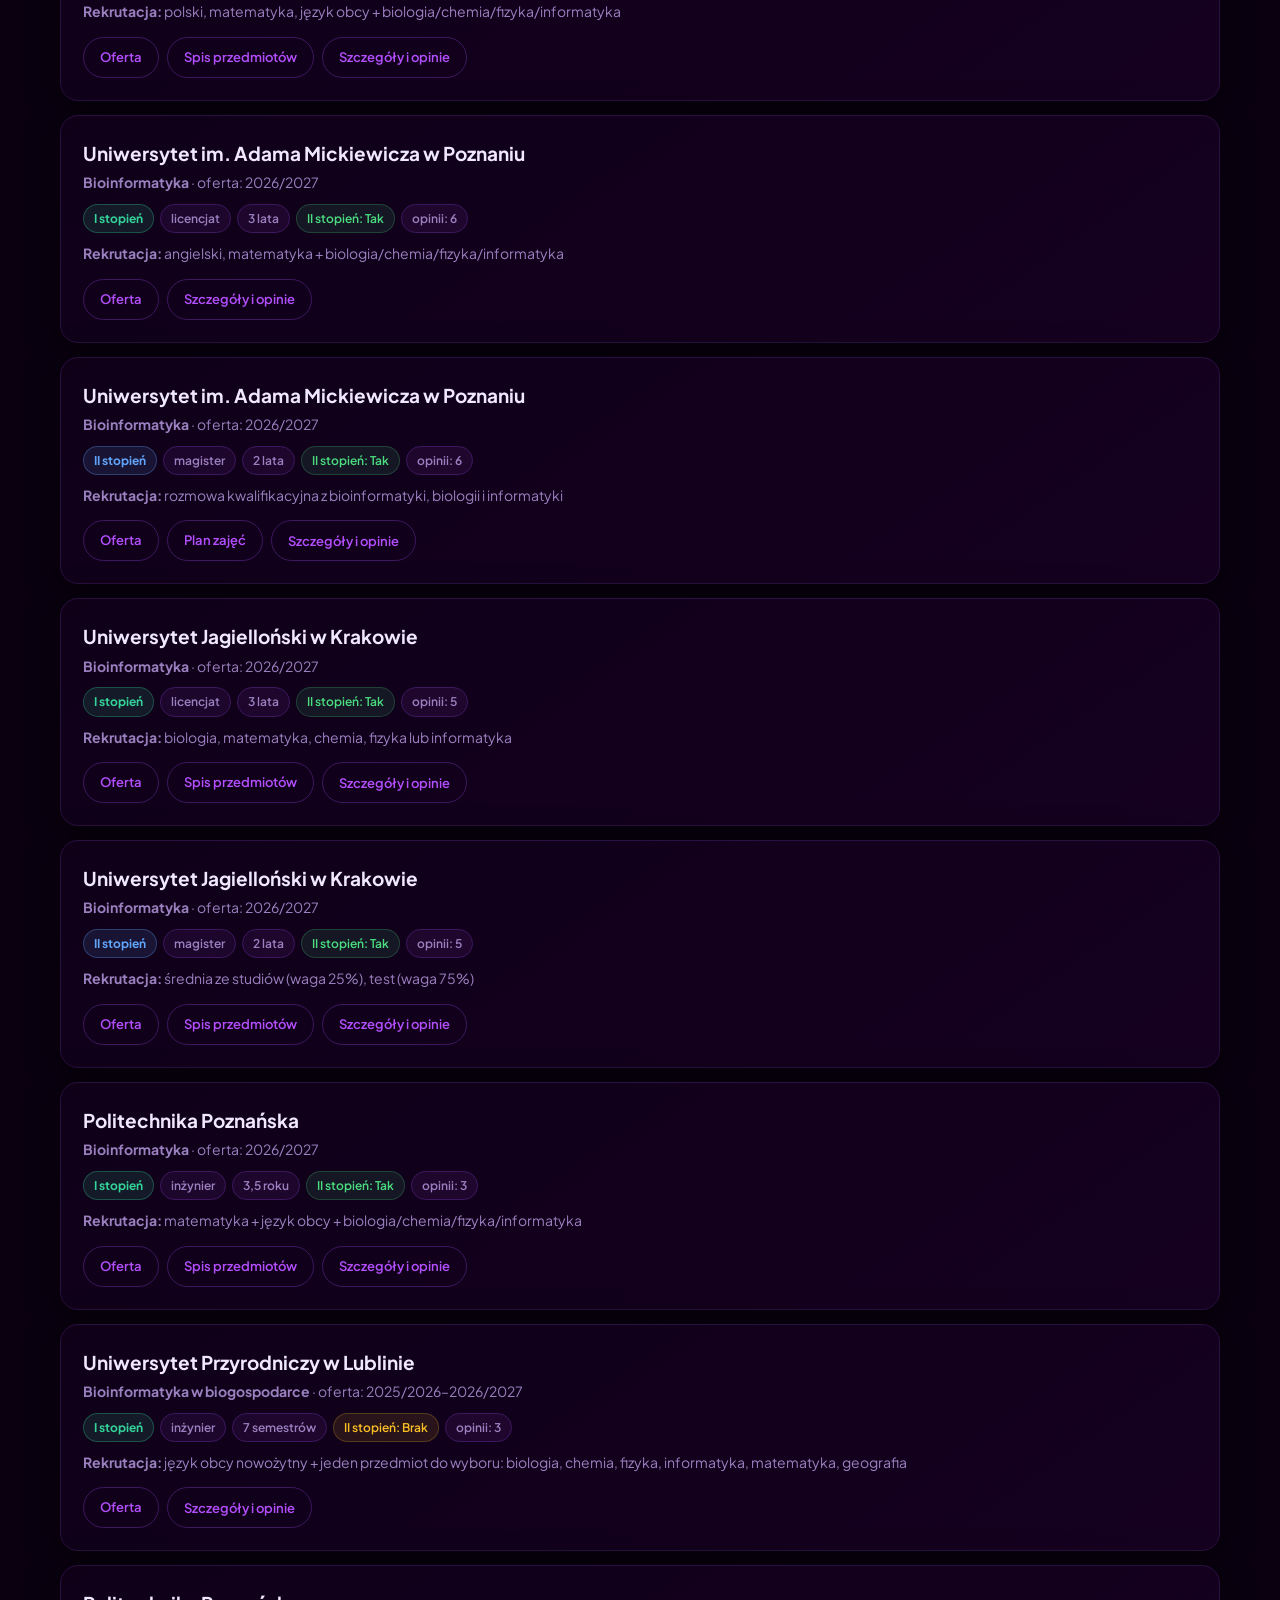
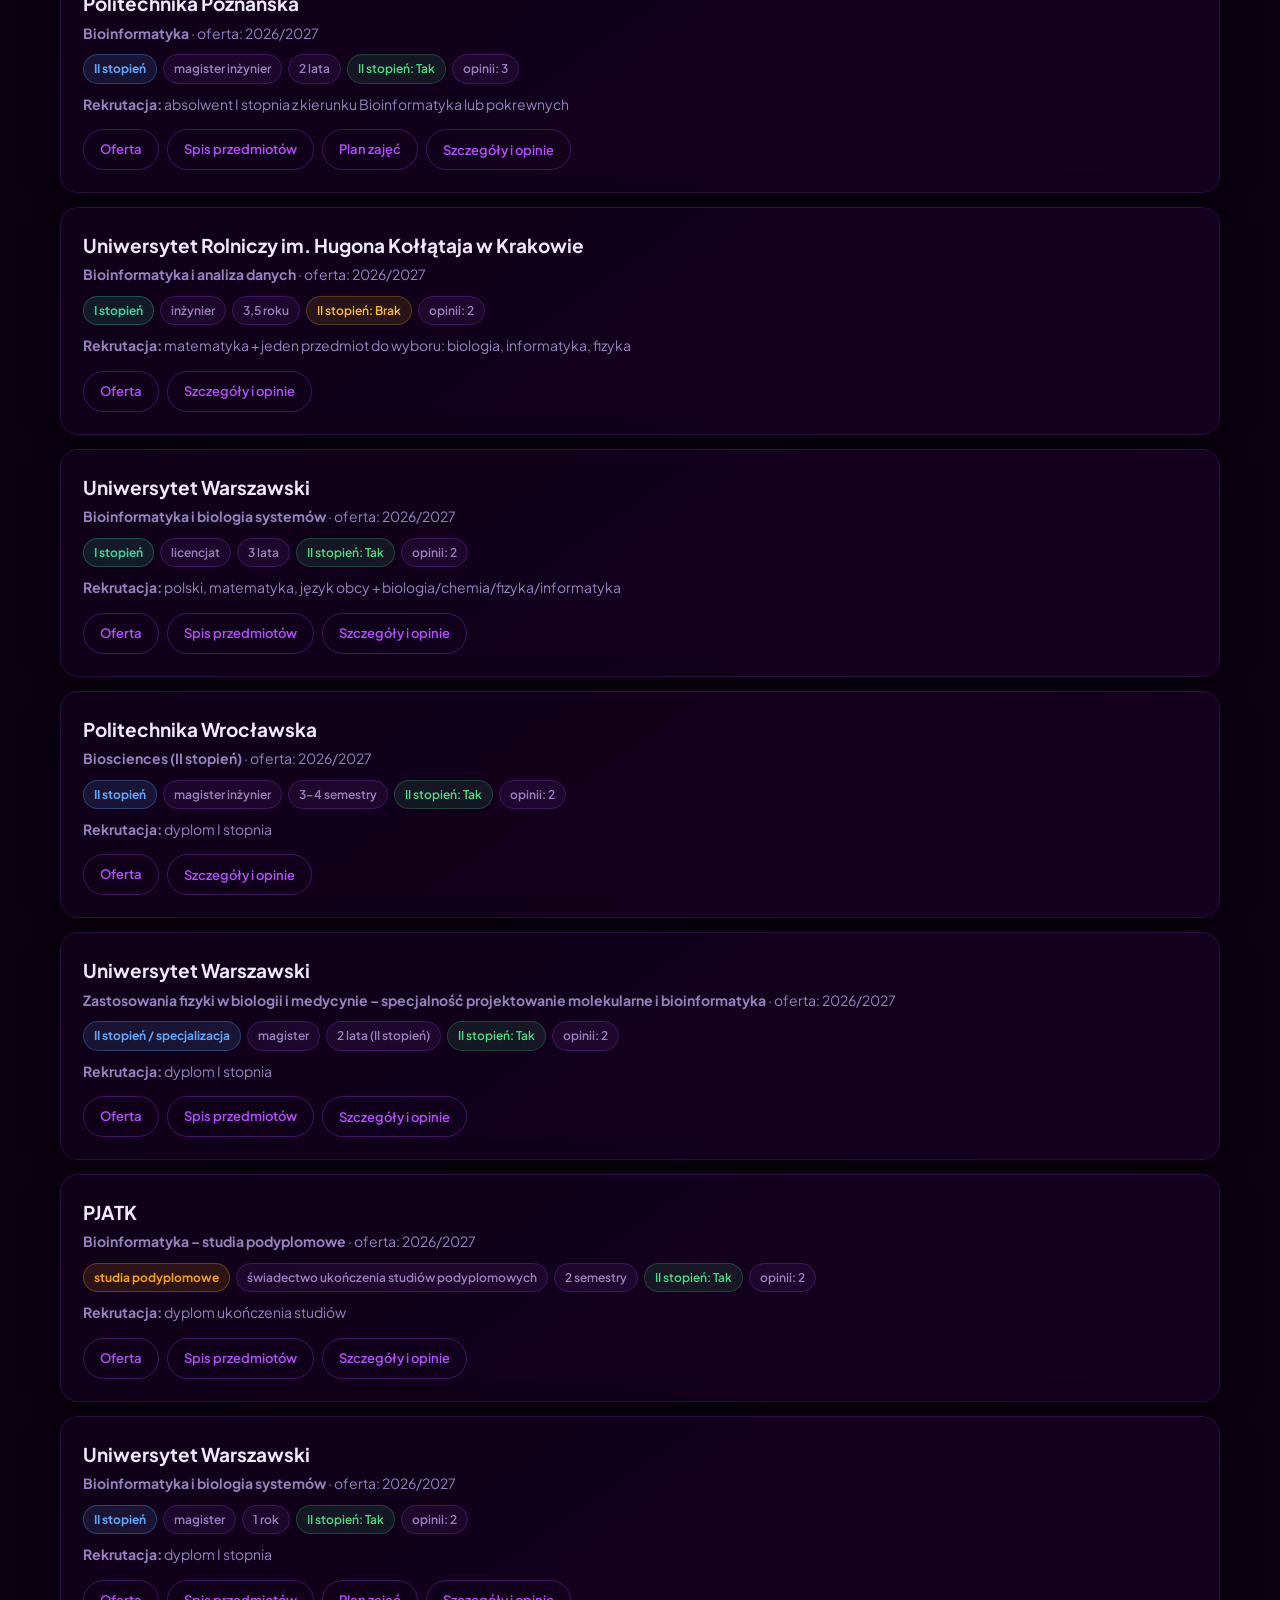
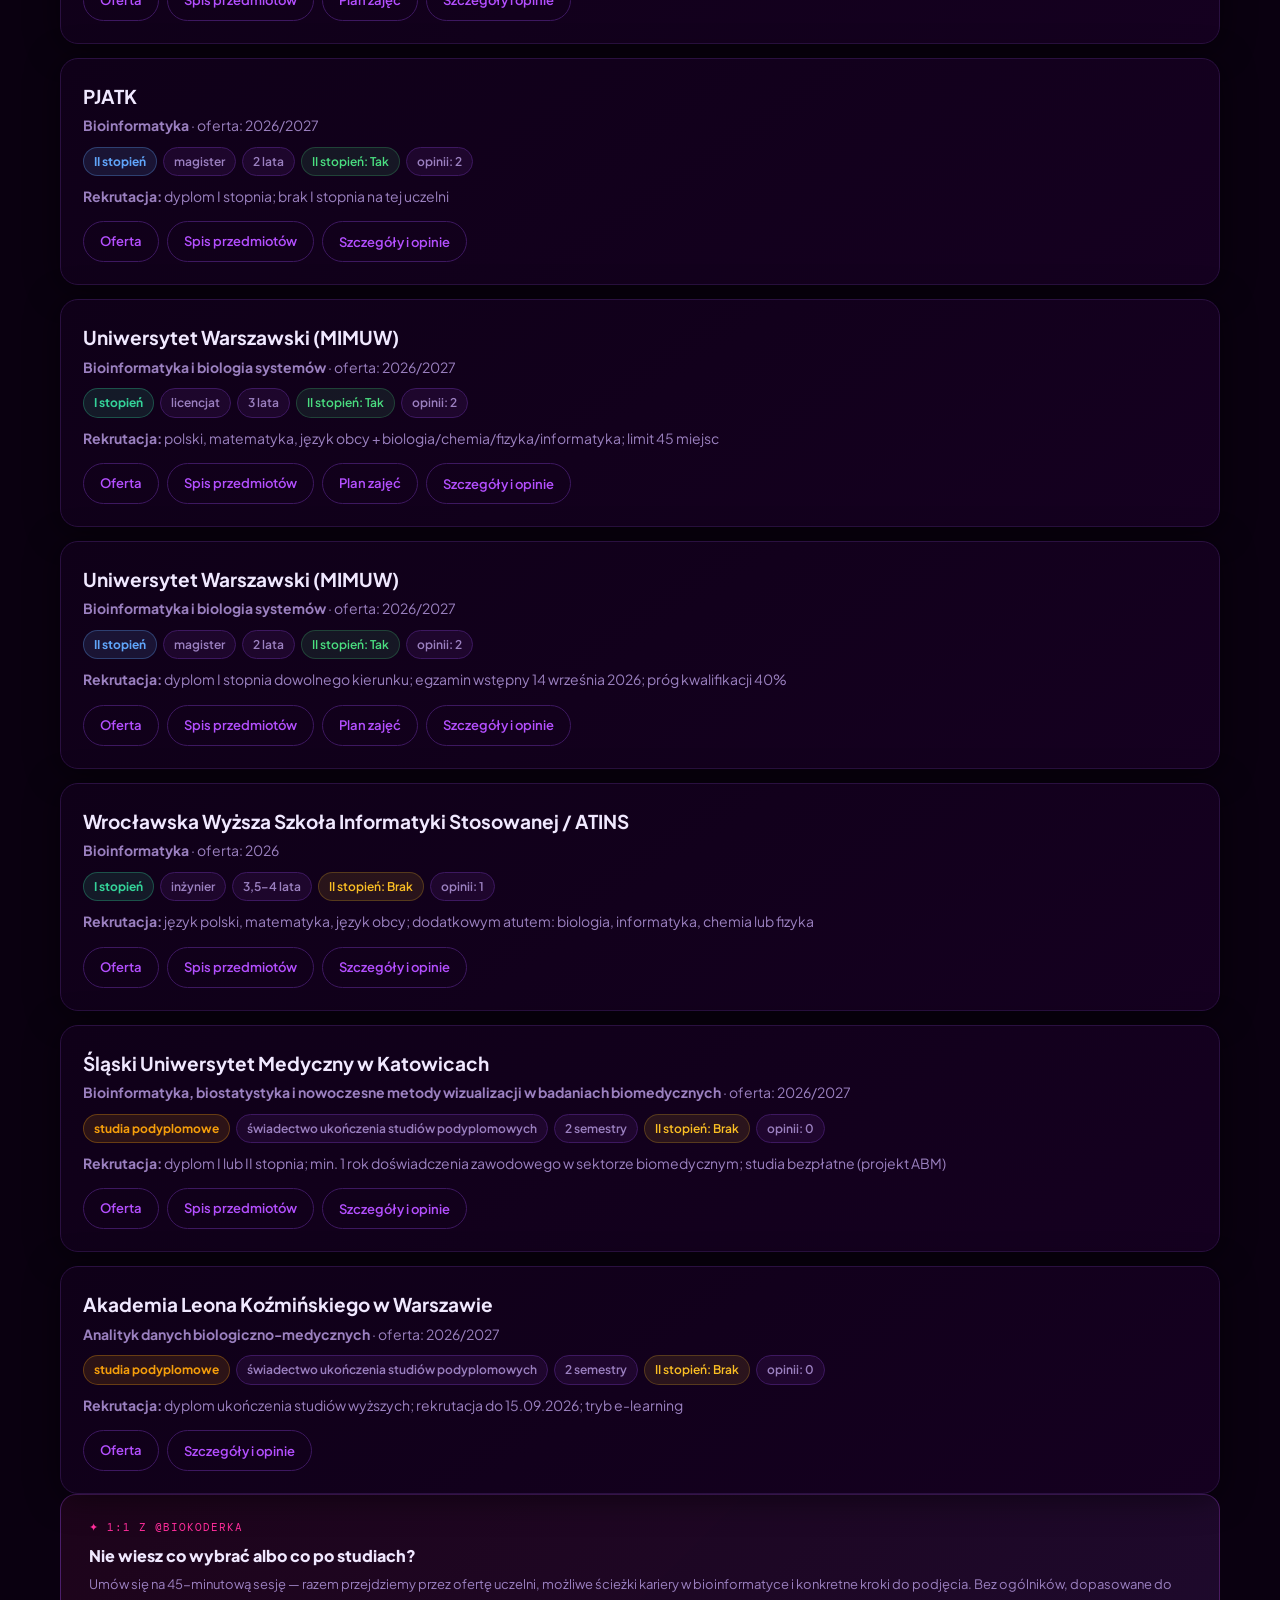
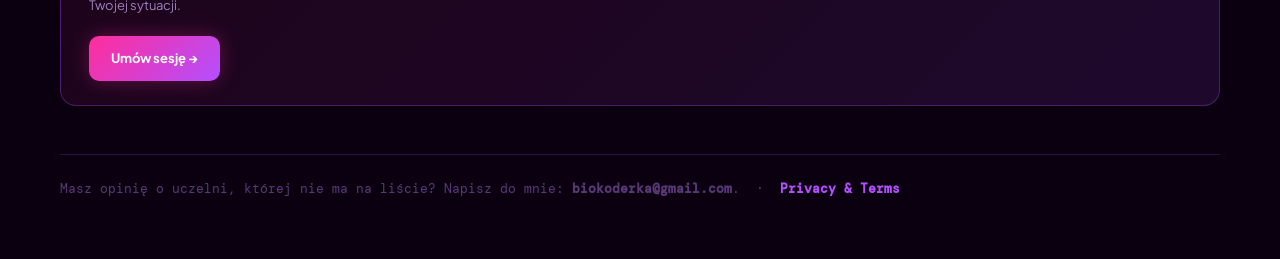
==== commit 54da374c: "Update index.html" ====
--- a/index.html
+++ b/index.html
@@ -16,7 +16,7 @@
     </nav>
   </div>
 </header>
-<div class="wrap"><header class="hero"><h1>Opinie o studiach bioinformatycznych w Polsce</h1><p>Wyszukiwarka kierunków bioinformatycznych: podstawowe dane rekrutacyjne, linki do oferty i opinie osób studiujących i absolwentów.<br>Dane pochodzą z publicznie dostępnych informacji od uczelni.<br>Opinie pochodzą od studentów i absolwentów.</p></header><section class="notice"><strong>Disclaimer:</strong> Opinie są anonimowe, subiektywne i należą do ich autorów — nie do twórcy strony ani do uczelni. Wyświetlają się przy uczelni, nie przy konkretnym stopniu studiów — jedna opinia może dotyczyć I lub II stopnia. Nowe opinie są dodawane po moderacji. Dane rekrutacyjne mogą się zmieniać w trakcie rekrutacji — jeśli zauważysz nieścisłość, napisz: <strong>biokoderka@gmail.com</strong>.</section><section class="panel"><div class="filters"><input id="q" placeholder="Szukaj uczelni, miasta, kierunku albo frazy z opinii…"><select id="type"><option value="">Wszystkie typy</option><option>I stopień</option><option>II stopień</option><option>II stopień / specjalizacja</option><option>studia podyplomowe</option></select><select id="second"><option value="">II stopień: dowolnie</option><option value="tak">Jest II stopień</option><option value="nie">Brak</option></select><select id="sort"><option value="reviews">Najwięcej opinii</option><option value="name">Alfabetycznie</option></select></div></section><section class="grid" id="top"></section>
+<div class="wrap"><header class="hero"><h1>Opinie o studiach bioinformatycznych w Polsce</h1><p>Wyszukiwarka kierunków bioinformatycznych: podstawowe dane rekrutacyjne, linki do oferty i opinie osób studiujących i absolwentów.<br>Dane pochodzą z publicznie dostępnych informacji od uczelni.<br>Opinie pochodzą od studentów i absolwentów.</p></header><section class="notice"><strong>Disclaimer:</strong> Opinie są anonimowe, subiektywne i należą do ich autorów — nie do twórcy strony ani do uczelni. Wyświetlają się przy uczelni, nie przy konkretnym stopniu studiów — jedna opinia może dotyczyć I lub II stopnia. Nowe opinie są dodawane po moderacji. Dane rekrutacyjne mogą się zmieniać w trakcie rekrutacji — jeśli zauważysz nieścisłość, napisz: <strong>biokoderka@gmail.com</strong>.</section><section class="panel"><div class="filters"><input id="q" placeholder="Szukaj uczelni, miasta, kierunku albo frazy z opinii…"><select id="type"><option value="">Wszystkie typy</option><option>I stopień</option><option>II stopień</option><option>II stopień / specjalizacja</option><option>studia podyplomowe</option></select><select id="second"><option value="">II stopień: dowolnie</option><option value="tak">Jest II stopień</option><option value="nie">Brak</option></select><select id="sort"><option value="reviews">Najwięcej opinii</option><option value="name">Alfabetycznie</option></select></div></section><section class="grid" id="top"></section><section class="cards" id="cards"></section>
 <div style="margin:0 0 20px;background:linear-gradient(135deg,rgba(255,45,155,.08),rgba(180,79,255,.12));border:1px solid rgba(180,79,255,.3);border-radius:16px;padding:24px 28px;display:flex;align-items:center;justify-content:space-between;gap:20px;flex-wrap:wrap;">
   <div>
     <div style="font-size:11px;font-family:'DM Mono',monospace;color:var(--magenta);letter-spacing:1px;text-transform:uppercase;margin-bottom:6px;">✦ 1:1 z @biokoderka</div>
@@ -26,4 +26,5 @@
   <a href="https://www.naffy.io/biokoderka/konsultacja-kariery-bioinformatycznej" target="_blank" rel="noopener" style="flex-shrink:0;background:linear-gradient(135deg,var(--magenta),var(--violet));color:#fff;font-family:'Plus Jakarta Sans',sans-serif;font-size:13px;font-weight:700;padding:12px 22px;border-radius:10px;text-decoration:none;box-shadow:0 0 20px rgba(255,45,155,.3);transition:all .18s;white-space:nowrap;" onmouseover="this.style.boxShadow='0 0 32px rgba(255,45,155,.5)'" onmouseout="this.style.boxShadow='0 0 20px rgba(255,45,155,.3)'">
     Umów sesję →
   </a>
-</div><section class="cards" id="cards"></section><footer class="footer">Masz opinię o uczelni, której nie ma na liście? Napisz do mnie: <strong>biokoderka@gmail.com</strong>. &nbsp;·&nbsp; <a href="privacy.html">Privacy &amp; Terms</a></footer></div><script src="app.js?v=8"></script></body></html>
+</div>
+<footer class="footer">Masz opinię o uczelni, której nie ma na liście? Napisz do mnie: <strong>biokoderka@gmail.com</strong>. &nbsp;·&nbsp; <a href="privacy.html">Privacy &amp; Terms</a></footer></div><script src="app.js?v=8"></script></body></html>
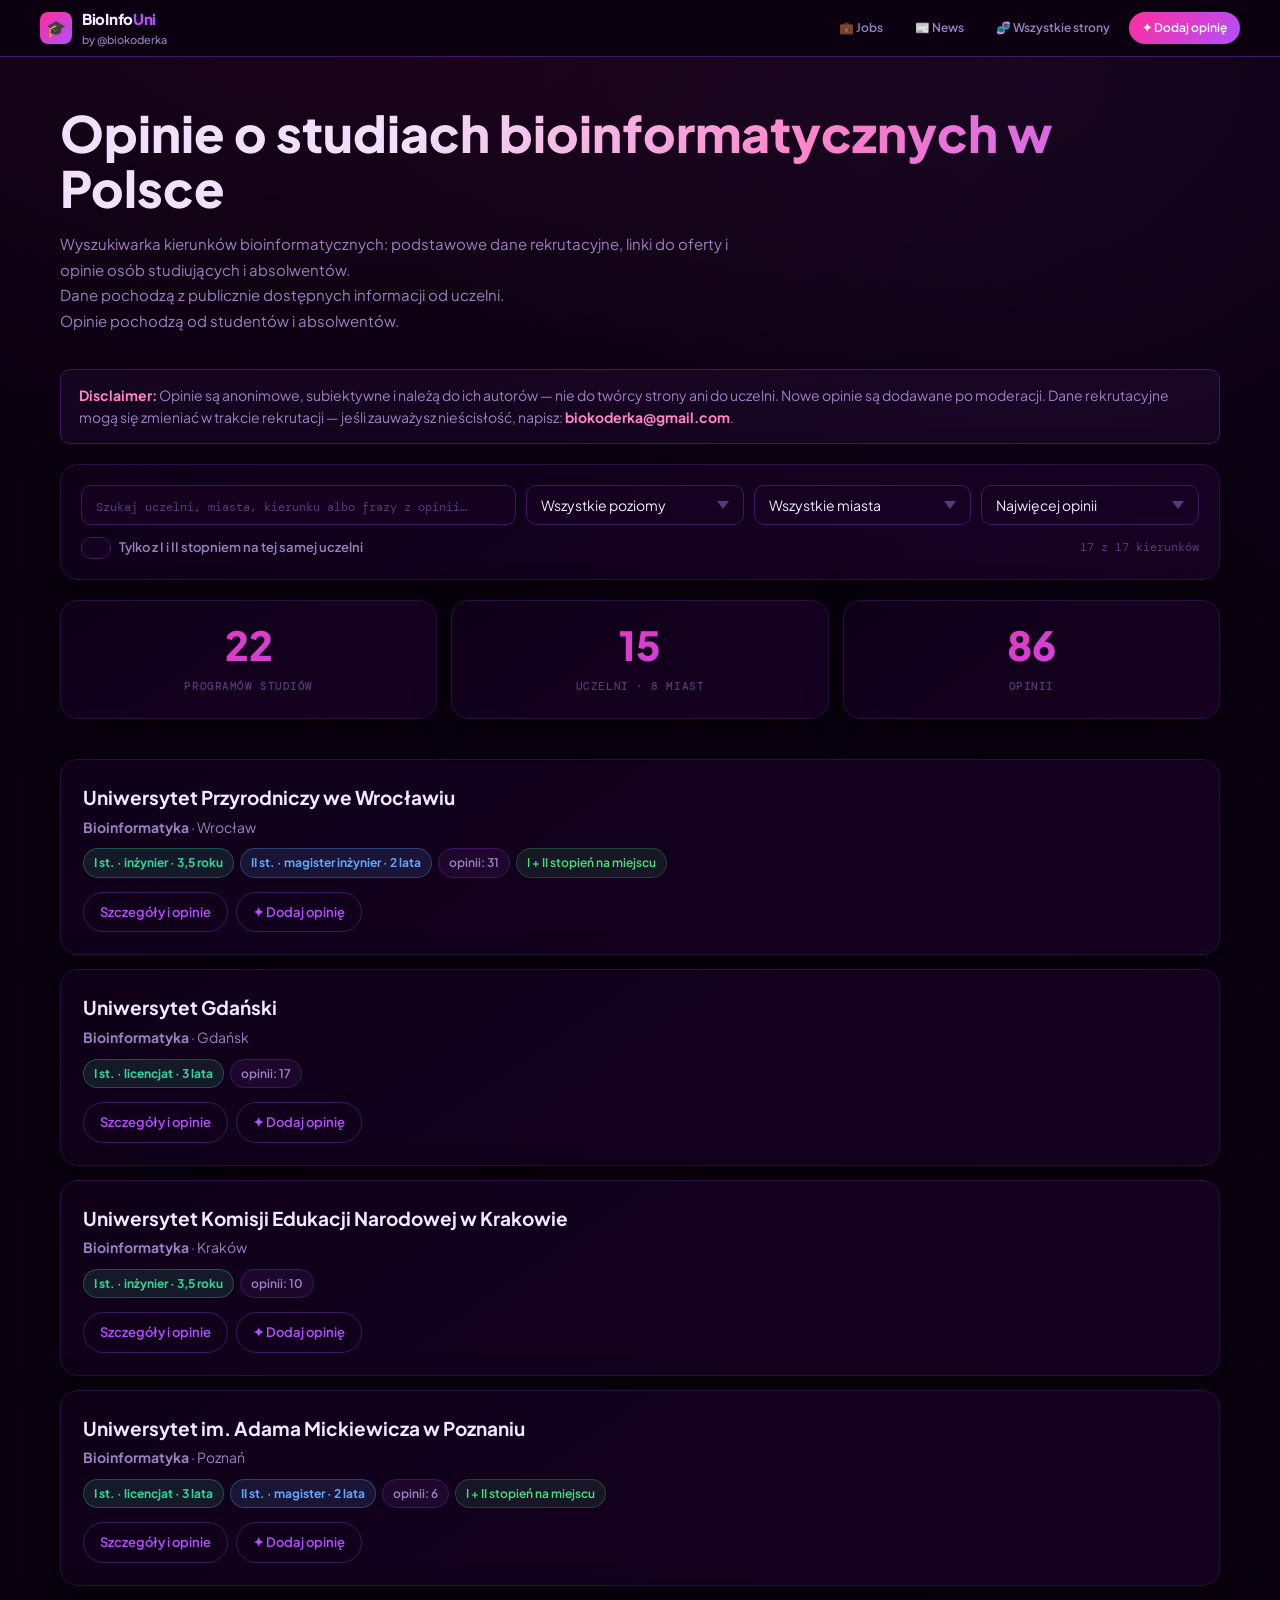
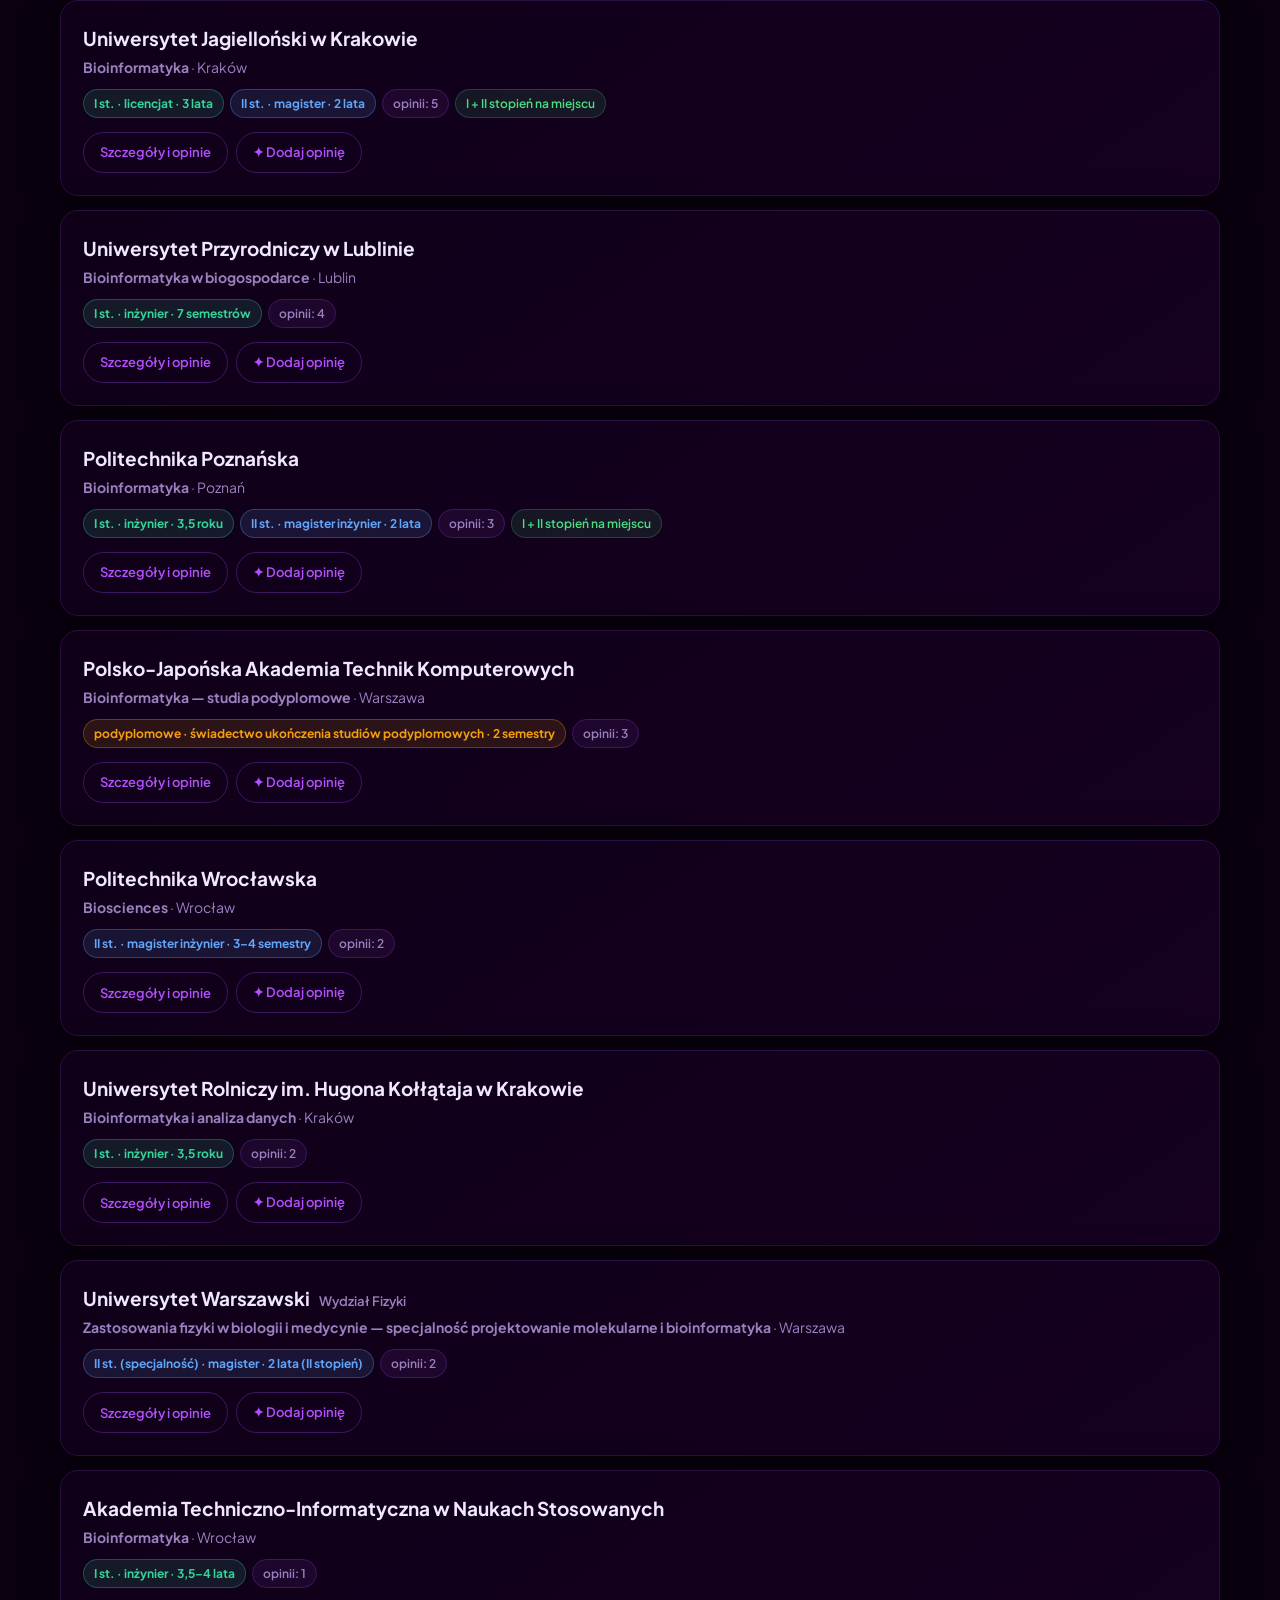
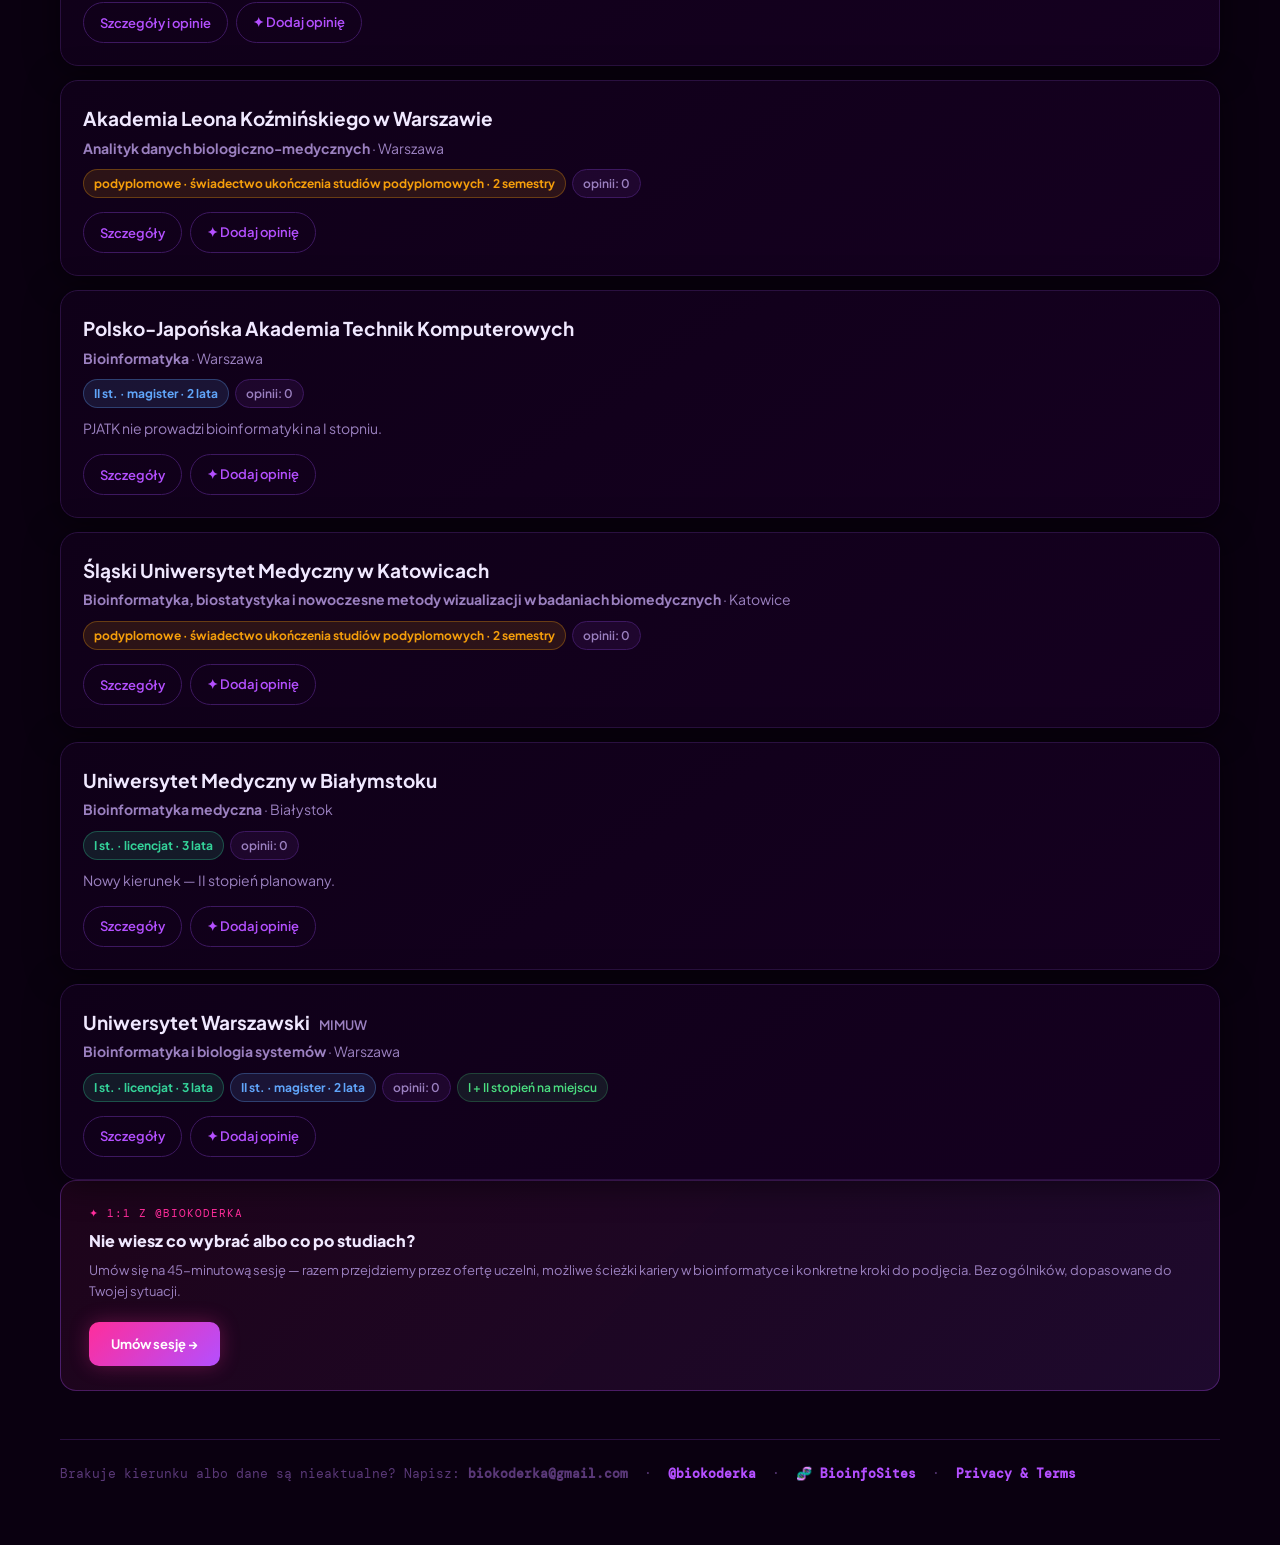
==== commit 835809d4: "Add files via upload" ====
--- a/index.html
+++ b/index.html
@@ -1,4 +1,19 @@
-<!doctype html><html lang="pl"><head><meta charset="utf-8"><meta name="viewport" content="width=device-width,initial-scale=1"><title>Opinie o bioinformatyce w Polsce</title><link rel="preconnect" href="https://fonts.googleapis.com"><link rel="preconnect" href="https://fonts.gstatic.com" crossorigin><link href="https://fonts.googleapis.com/css2?family=Plus+Jakarta+Sans:wght@400;500;600;700;800&family=DM+Mono:wght@400;500&display=swap" rel="stylesheet"><link rel="stylesheet" href="style.css?v=8"><script defer src="https://umami-rose-alpha.vercel.app/script.js" data-website-id="0f8a4bbd-7790-437c-912f-15149106ebab"></script>
+<!doctype html><html lang="pl"><head><meta charset="utf-8"><meta name="viewport" content="width=device-width,initial-scale=1"><title>Studia bioinformatyczne w Polsce — kierunki i opinie | BioInfoUni</title>
+<meta name="description" content="Gdzie studiować bioinformatykę w Polsce? Wszystkie kierunki I i II stopnia oraz studia podyplomowe: rekrutacja, programy, plany zajęć i anonimowe opinie studentów i absolwentów.">
+<link rel="canonical" href="https://biokoderka.github.io/bioinfo-uni/">
+<meta property="og:type" content="website">
+<meta property="og:site_name" content="BioInfoUni">
+<meta property="og:locale" content="pl_PL">
+<meta property="og:title" content="Studia bioinformatyczne w Polsce — kierunki i opinie | BioInfoUni">
+<meta property="og:description" content="Gdzie studiować bioinformatykę w Polsce? Wszystkie kierunki I i II stopnia oraz studia podyplomowe: rekrutacja, programy, plany zajęć i anonimowe opinie studentów i absolwentów.">
+<meta property="og:url" content="https://biokoderka.github.io/bioinfo-uni/">
+<meta property="og:image" content="https://biokoderka.github.io/bioinfo-uni/og-image.png">
+<meta property="og:image:width" content="1200">
+<meta property="og:image:height" content="630">
+<meta name="twitter:card" content="summary_large_image">
+<meta name="theme-color" content="#0a0010">
+<link rel="icon" href="data:image/svg+xml,%3Csvg xmlns='http://www.w3.org/2000/svg' viewBox='0 0 100 100'%3E%3Crect width='100' height='100' rx='22' fill='%230a0010'/%3E%3Ctext x='50' y='68' font-size='58' text-anchor='middle'%3E%F0%9F%8E%93%3C/text%3E%3C/svg%3E">
+<script defer src="https://umami-rose-alpha.vercel.app/script.js" data-website-id="0f8a4bbd-7790-437c-912f-15149106ebab"></script><link rel="preconnect" href="https://fonts.googleapis.com"><link rel="preconnect" href="https://fonts.gstatic.com" crossorigin><link href="https://fonts.googleapis.com/css2?family=Plus+Jakarta+Sans:wght@400;500;600;700;800&family=DM+Mono:wght@400;500&display=swap" rel="stylesheet"><link rel="stylesheet" href="style.css?v=9">
 </head><body>
 <header>
   <div class="header-inner">
@@ -11,12 +26,13 @@
     </a>
     <nav class="header-nav">
       <a href="https://biokoderka.github.io/bioinfo-jobs/">💼 Jobs</a>
-      <a href="https://biokoderka.github.io/bioinfo-news/">🧬 News</a>
+      <a href="https://biokoderka.github.io/bioinfo-news/">📰 News</a>
+      <a href="https://biokoderka.github.io/bioinfosites/">🧬 Wszystkie strony</a>
       <a href="submit.html" class="cta">✦ Dodaj opinię</a>
     </nav>
   </div>
 </header>
-<div class="wrap"><header class="hero"><h1>Opinie o studiach bioinformatycznych w Polsce</h1><p>Wyszukiwarka kierunków bioinformatycznych: podstawowe dane rekrutacyjne, linki do oferty i opinie osób studiujących i absolwentów.<br>Dane pochodzą z publicznie dostępnych informacji od uczelni.<br>Opinie pochodzą od studentów i absolwentów.</p></header><section class="notice"><strong>Disclaimer:</strong> Opinie są anonimowe, subiektywne i należą do ich autorów — nie do twórcy strony ani do uczelni. Wyświetlają się przy uczelni, nie przy konkretnym stopniu studiów — jedna opinia może dotyczyć I lub II stopnia. Nowe opinie są dodawane po moderacji. Dane rekrutacyjne mogą się zmieniać w trakcie rekrutacji — jeśli zauważysz nieścisłość, napisz: <strong>biokoderka@gmail.com</strong>.</section><section class="panel"><div class="filters"><input id="q" placeholder="Szukaj uczelni, miasta, kierunku albo frazy z opinii…"><select id="type"><option value="">Wszystkie typy</option><option>I stopień</option><option>II stopień</option><option>II stopień / specjalizacja</option><option>studia podyplomowe</option></select><select id="second"><option value="">II stopień: dowolnie</option><option value="tak">Jest II stopień</option><option value="nie">Brak</option></select><select id="sort"><option value="reviews">Najwięcej opinii</option><option value="name">Alfabetycznie</option></select></div></section><section class="grid" id="top"></section><section class="cards" id="cards"></section>
+<div class="wrap"><header class="hero"><h1>Opinie o studiach bioinformatycznych w Polsce</h1><p>Wyszukiwarka kierunków bioinformatycznych: podstawowe dane rekrutacyjne, linki do oferty i opinie osób studiujących i absolwentów.<br>Dane pochodzą z publicznie dostępnych informacji od uczelni.<br>Opinie pochodzą od studentów i absolwentów.</p></header><section class="notice"><strong>Disclaimer:</strong> Opinie są anonimowe, subiektywne i należą do ich autorów — nie do twórcy strony ani do uczelni. Nowe opinie są dodawane po moderacji. Dane rekrutacyjne mogą się zmieniać w trakcie rekrutacji — jeśli zauważysz nieścisłość, napisz: <strong>biokoderka@gmail.com</strong>.</section><section class="panel"><div class="filters"><input id="q" placeholder="Szukaj uczelni, miasta, kierunku albo frazy z opinii…" aria-label="Szukaj"><select id="type" aria-label="Poziom studiów"><option value="">Wszystkie poziomy</option><option value="I">I stopień</option><option value="II">II stopień</option><option value="podyplomowe">Studia podyplomowe</option></select><select id="city" aria-label="Miasto"><option value="">Wszystkie miasta</option></select><select id="sort" aria-label="Sortowanie"><option value="reviews">Najwięcej opinii</option><option value="name">Alfabetycznie</option><option value="city">Wg miasta</option></select></div><div class="filter-row"><label class="check"><input type="checkbox" id="path"> Tylko z I i II stopniem na tej samej uczelni</label><span id="count"></span></div></section><section class="grid" id="top"></section><section class="cards" id="cards"></section>
 <div style="margin:0 0 20px;background:linear-gradient(135deg,rgba(255,45,155,.08),rgba(180,79,255,.12));border:1px solid rgba(180,79,255,.3);border-radius:16px;padding:24px 28px;display:flex;align-items:center;justify-content:space-between;gap:20px;flex-wrap:wrap;">
   <div>
     <div style="font-size:11px;font-family:'DM Mono',monospace;color:var(--magenta);letter-spacing:1px;text-transform:uppercase;margin-bottom:6px;">✦ 1:1 z @biokoderka</div>
@@ -27,4 +43,4 @@
     Umów sesję →
   </a>
 </div>
-<footer class="footer">Masz opinię o uczelni, której nie ma na liście? Napisz do mnie: <strong>biokoderka@gmail.com</strong>. &nbsp;·&nbsp; <a href="privacy.html">Privacy &amp; Terms</a></footer></div><script src="app.js?v=8"></script></body></html>
+<footer class="footer">Brakuje kierunku albo dane są nieaktualne? Napisz: <strong>biokoderka@gmail.com</strong> &nbsp;·&nbsp; <a href="https://instagram.com/biokoderka" target="_blank" rel="noopener">@biokoderka</a> &nbsp;·&nbsp; <a href="https://biokoderka.github.io/bioinfosites/" target="_blank" rel="noopener">🧬 BioinfoSites</a> &nbsp;·&nbsp; <a href="privacy.html">Privacy &amp; Terms</a></footer></div><script src="app.js?v=9"></script></body></html>
--- a/style.css
+++ b/style.css
@@ -135,3 +135,16 @@
 .header-nav a:hover{color:var(--text);border-color:var(--border2);text-decoration:none}
 .header-nav a.cta{background:linear-gradient(135deg,var(--magenta),var(--violet));color:#fff;border-color:transparent}
 .header-nav a.cta:hover{opacity:.85}
+
+/* ── v9: karty grupują stopnie jednego kierunku ── */
+.faculty{font-size:13px;font-weight:600;color:var(--text2);margin-left:6px}
+.offer{border:1px solid var(--border);border-radius:var(--radius-sm);padding:14px;margin-bottom:14px;background:rgba(10,0,16,.35)}
+.offer-head{margin-bottom:10px}
+.offer table{margin-bottom:0}
+.reviews-title{font-size:15px;font-weight:700;margin:18px 0 10px;color:var(--text)}
+.filters{grid-template-columns:2fr 1fr 1fr 1fr}
+.filter-row{display:flex;align-items:center;justify-content:space-between;gap:12px;margin-top:12px;flex-wrap:wrap}
+.check{display:inline-flex;align-items:center;gap:8px;font-size:13px;color:var(--text2);cursor:pointer;margin:0;text-transform:none;letter-spacing:0;font-family:'Plus Jakarta Sans',sans-serif;font-weight:600}
+.check input{width:auto;accent-color:var(--violet)}
+#count{font-family:'DM Mono',monospace;font-size:12px;color:var(--muted)}
+.card{scroll-margin-top:90px}
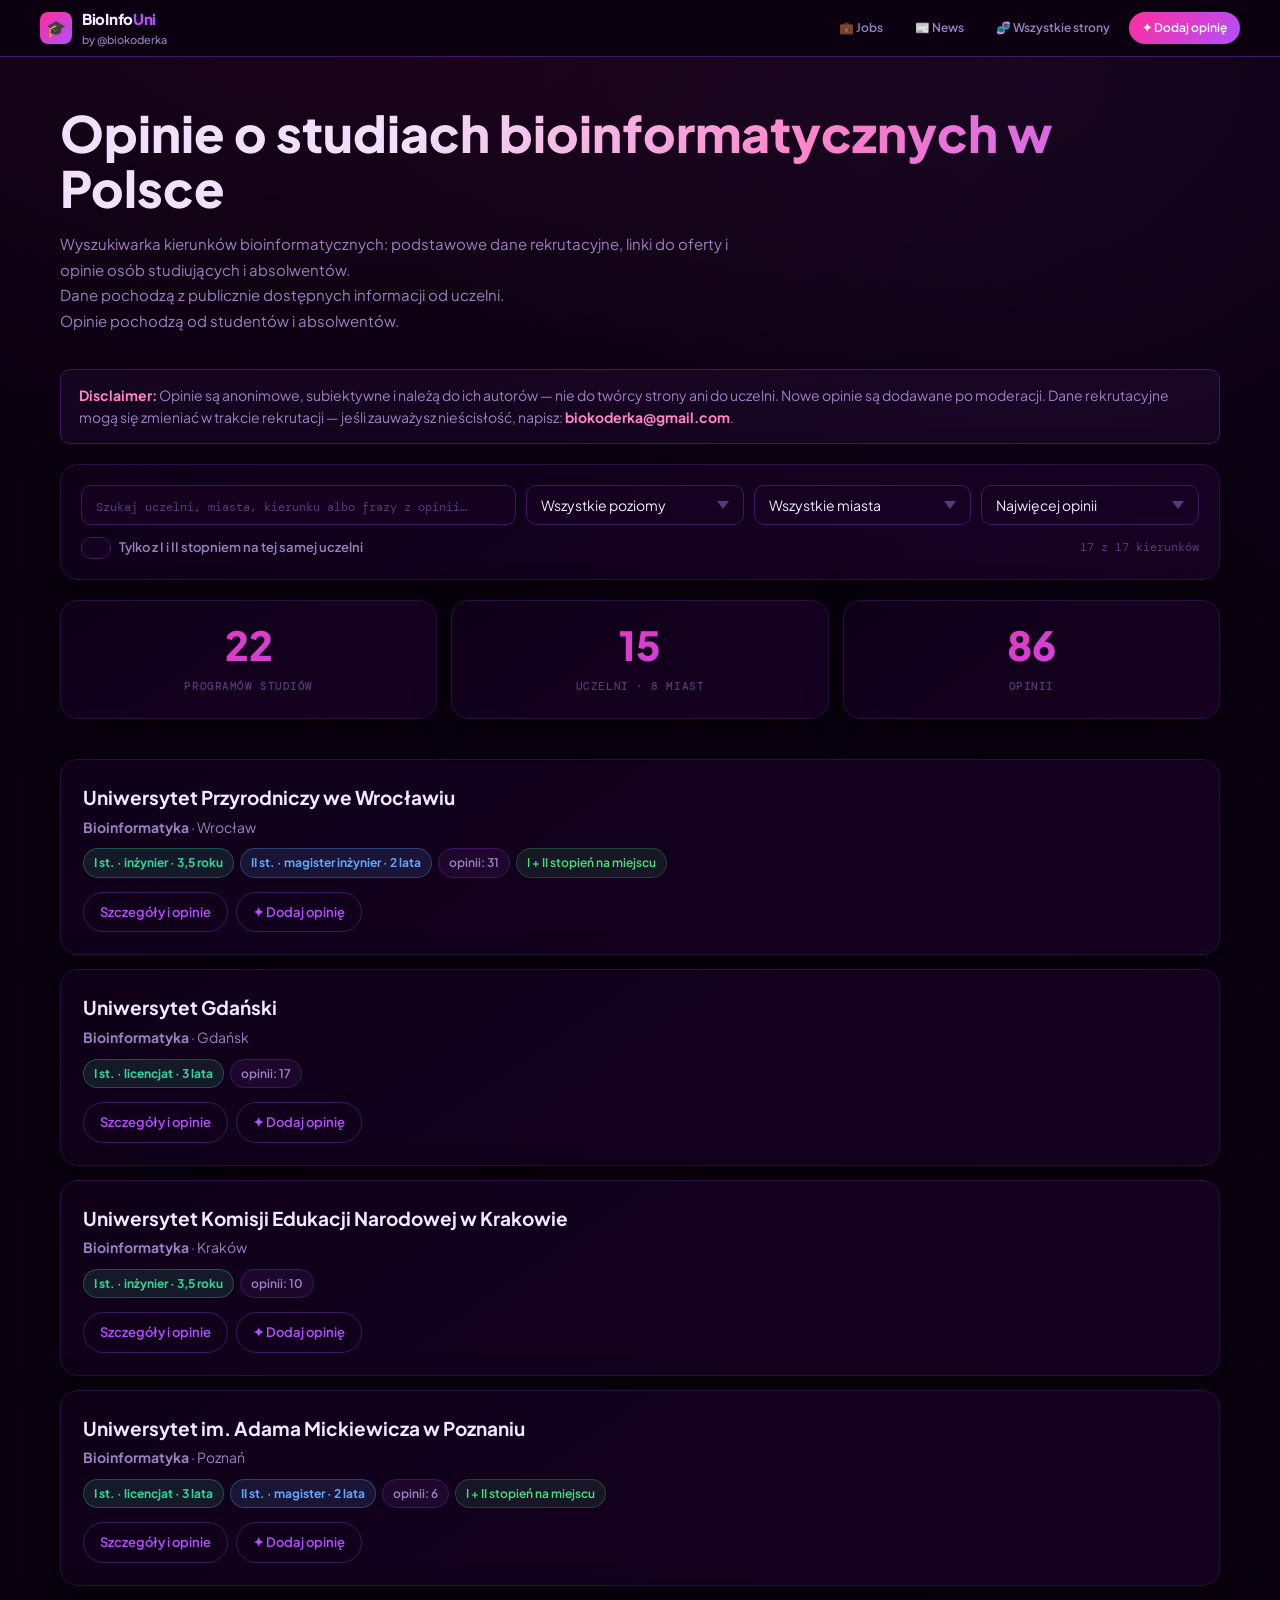
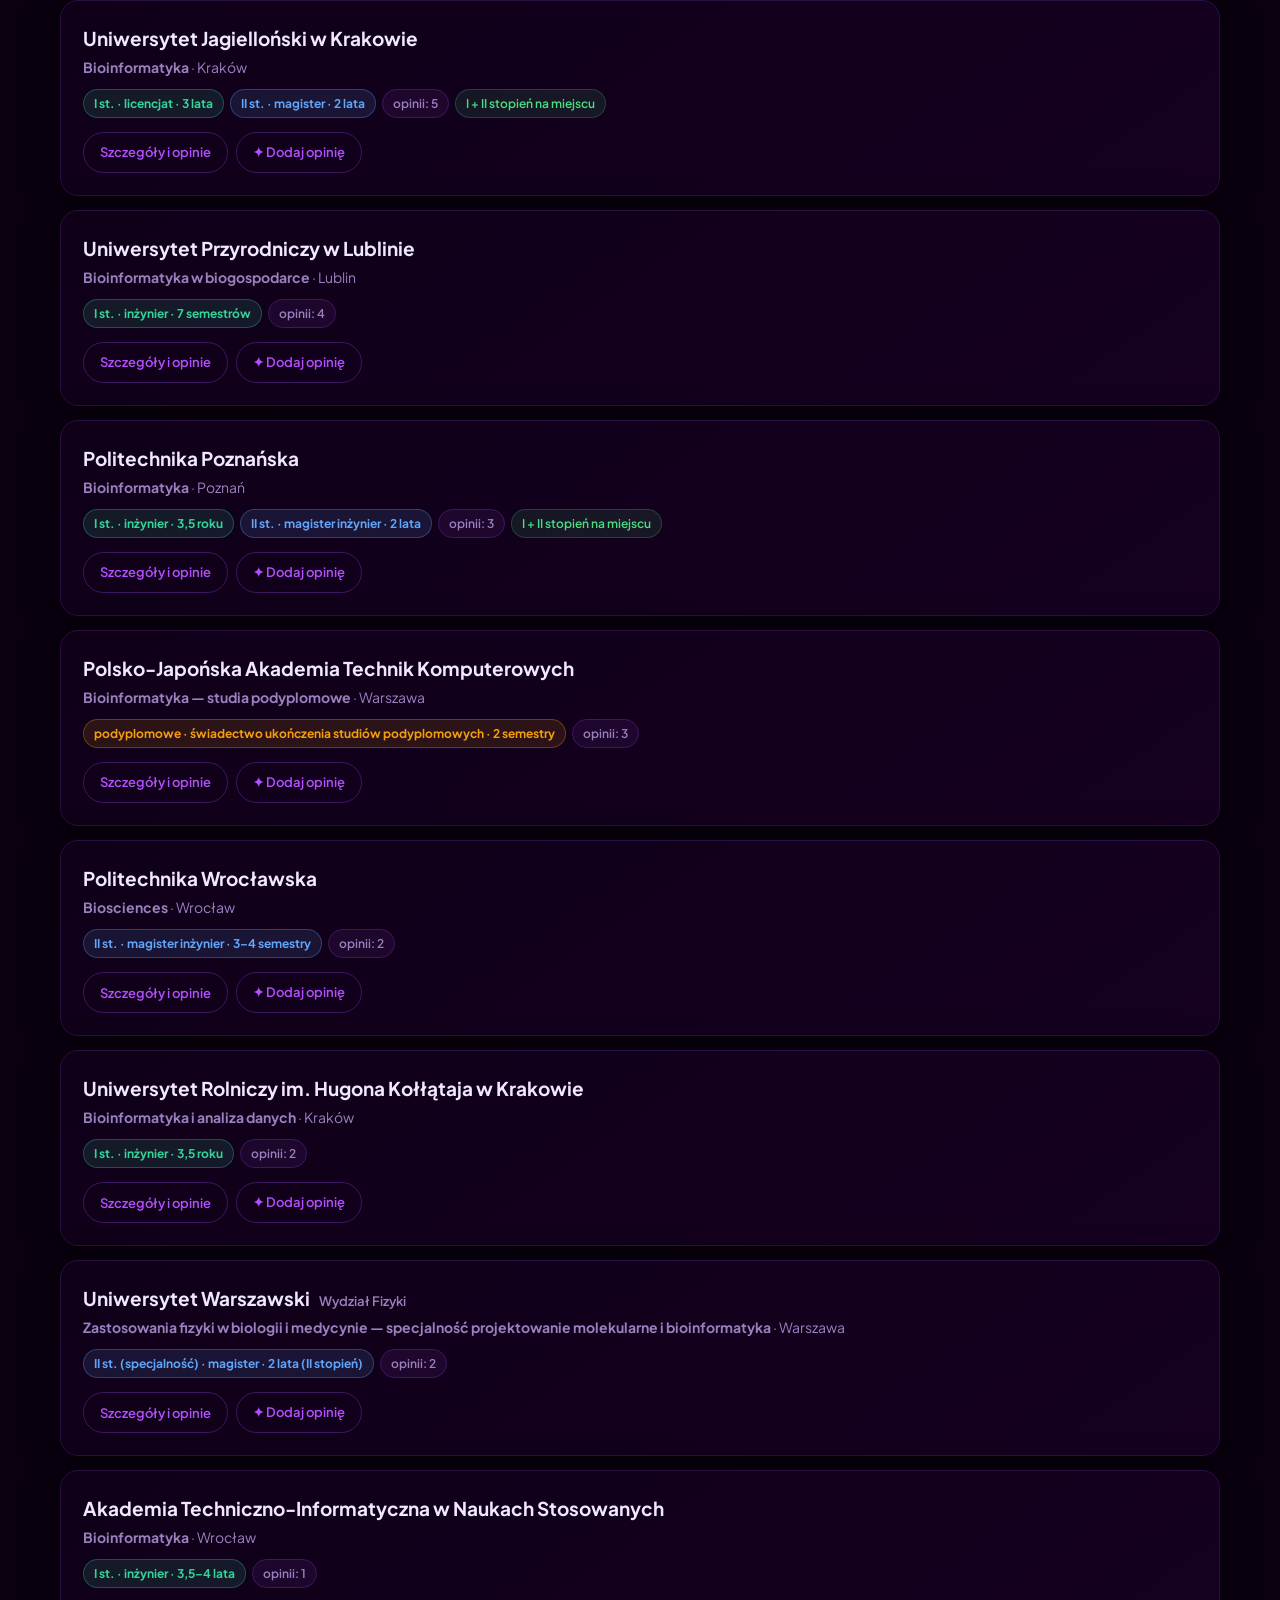
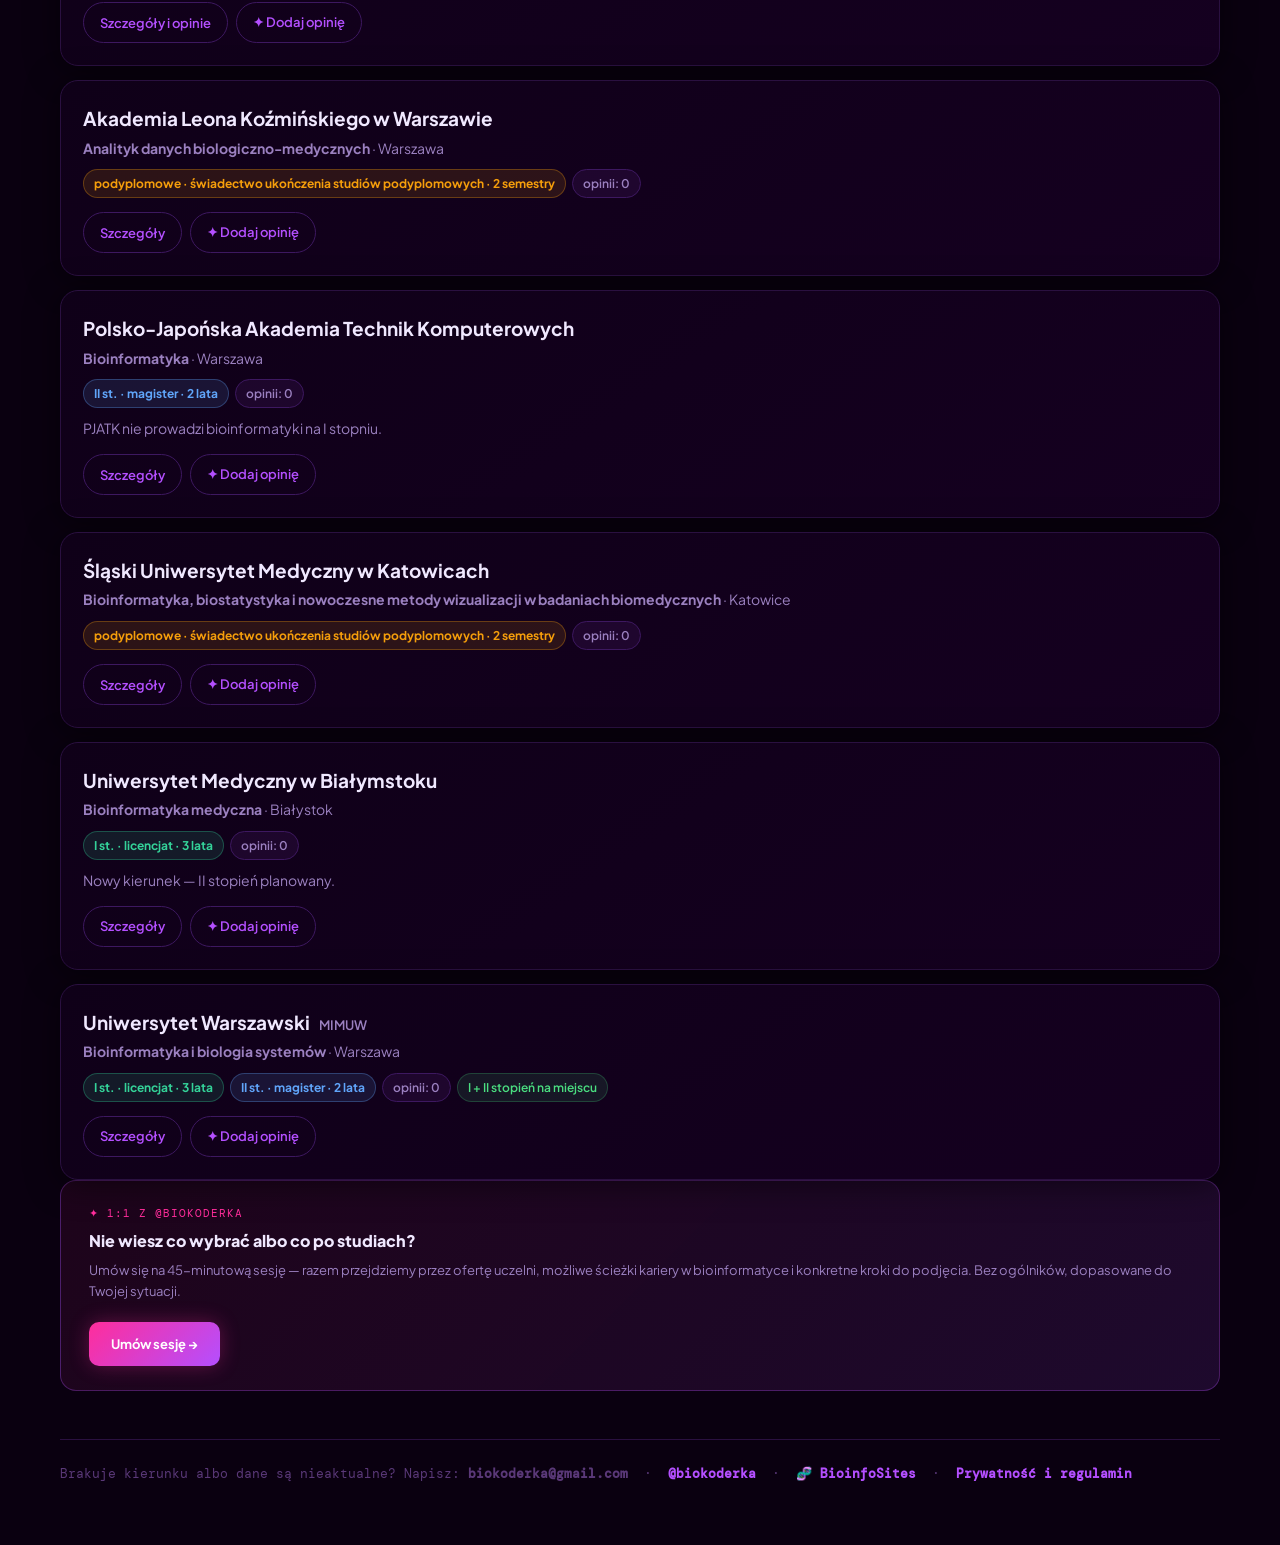
==== commit 52b45da1: "Add files via upload" ====
--- a/index.html
+++ b/index.html
@@ -43,4 +43,4 @@
     Umów sesję →
   </a>
 </div>
-<footer class="footer">Brakuje kierunku albo dane są nieaktualne? Napisz: <strong>biokoderka@gmail.com</strong> &nbsp;·&nbsp; <a href="https://instagram.com/biokoderka" target="_blank" rel="noopener">@biokoderka</a> &nbsp;·&nbsp; <a href="https://biokoderka.github.io/bioinfosites/" target="_blank" rel="noopener">🧬 BioinfoSites</a> &nbsp;·&nbsp; <a href="privacy.html">Privacy &amp; Terms</a></footer></div><script src="app.js?v=9"></script></body></html>
+<footer class="footer">Brakuje kierunku albo dane są nieaktualne? Napisz: <strong>biokoderka@gmail.com</strong> &nbsp;·&nbsp; <a href="https://instagram.com/biokoderka" target="_blank" rel="noopener">@biokoderka</a> &nbsp;·&nbsp; <a href="https://biokoderka.github.io/bioinfosites/" target="_blank" rel="noopener">🧬 BioinfoSites</a> &nbsp;·&nbsp; <a href="privacy.html">Prywatność i regulamin</a></footer></div><script src="app.js?v=9"></script></body></html>
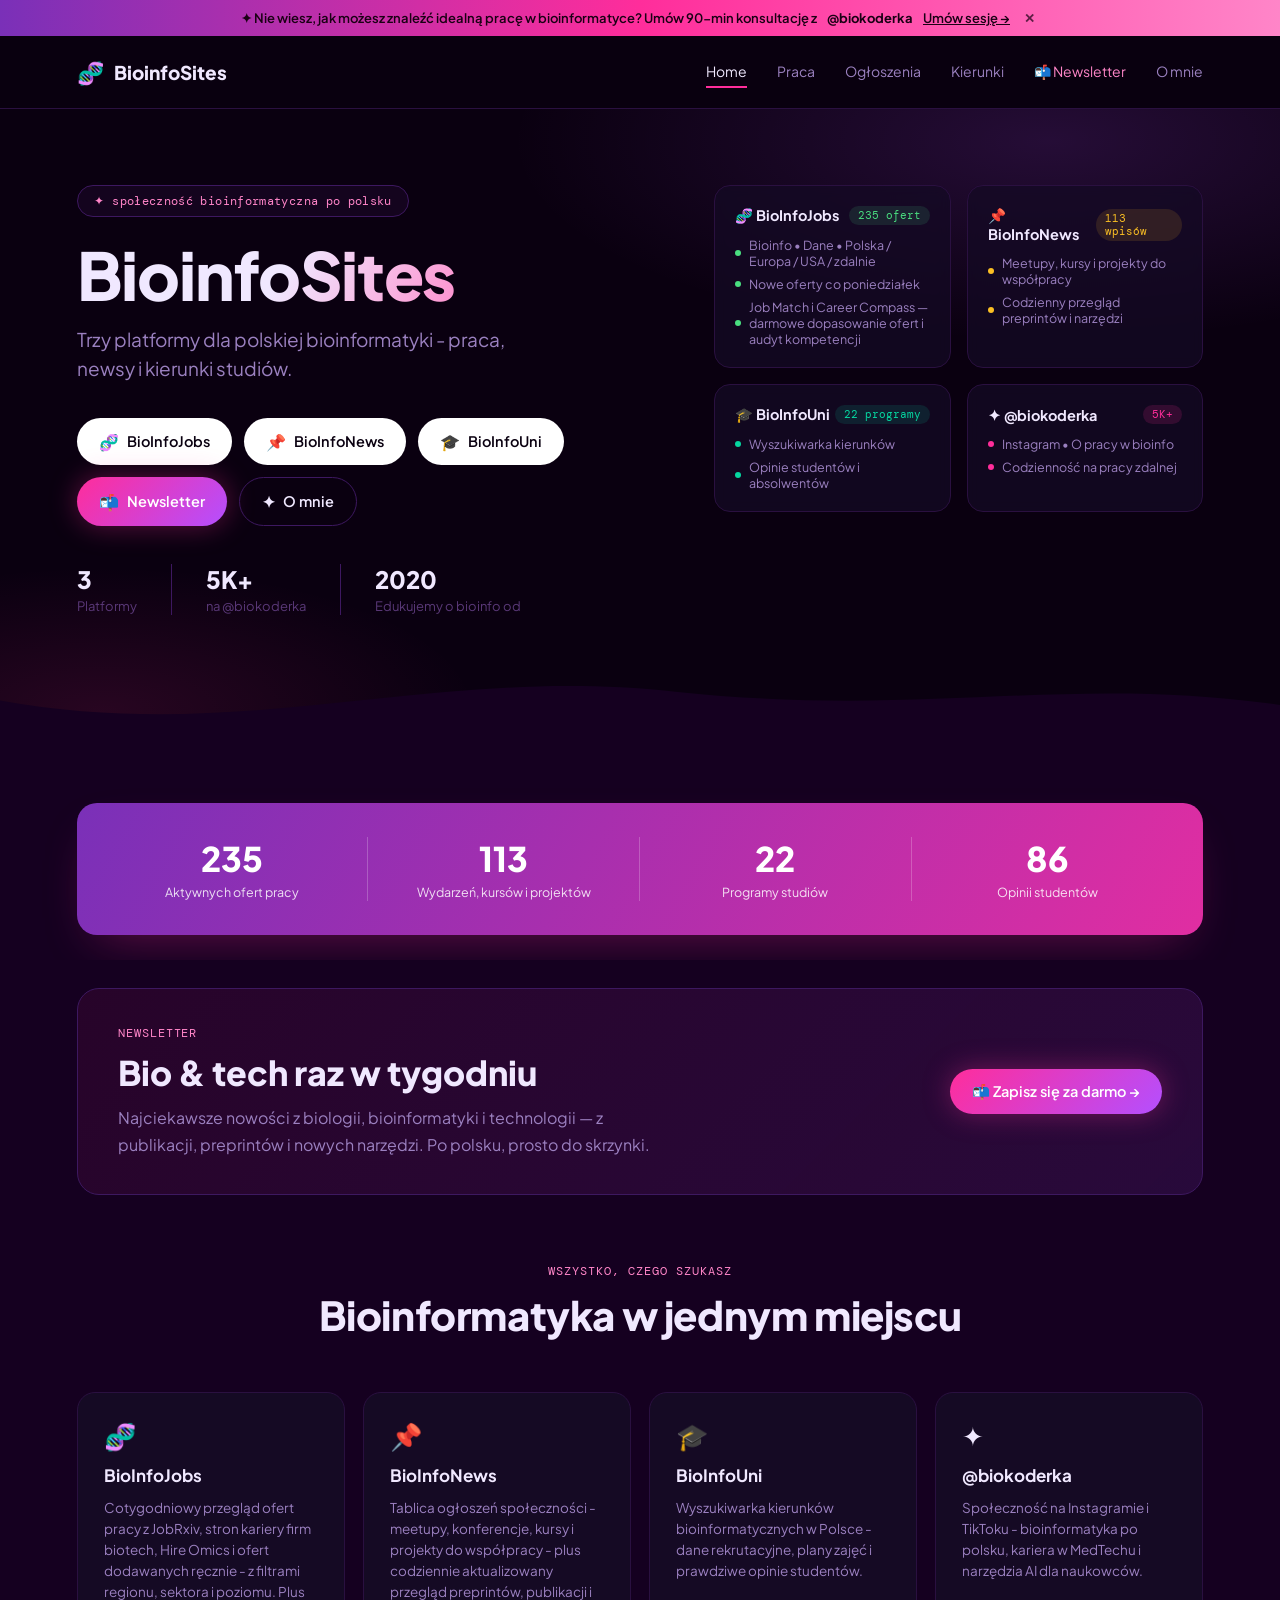
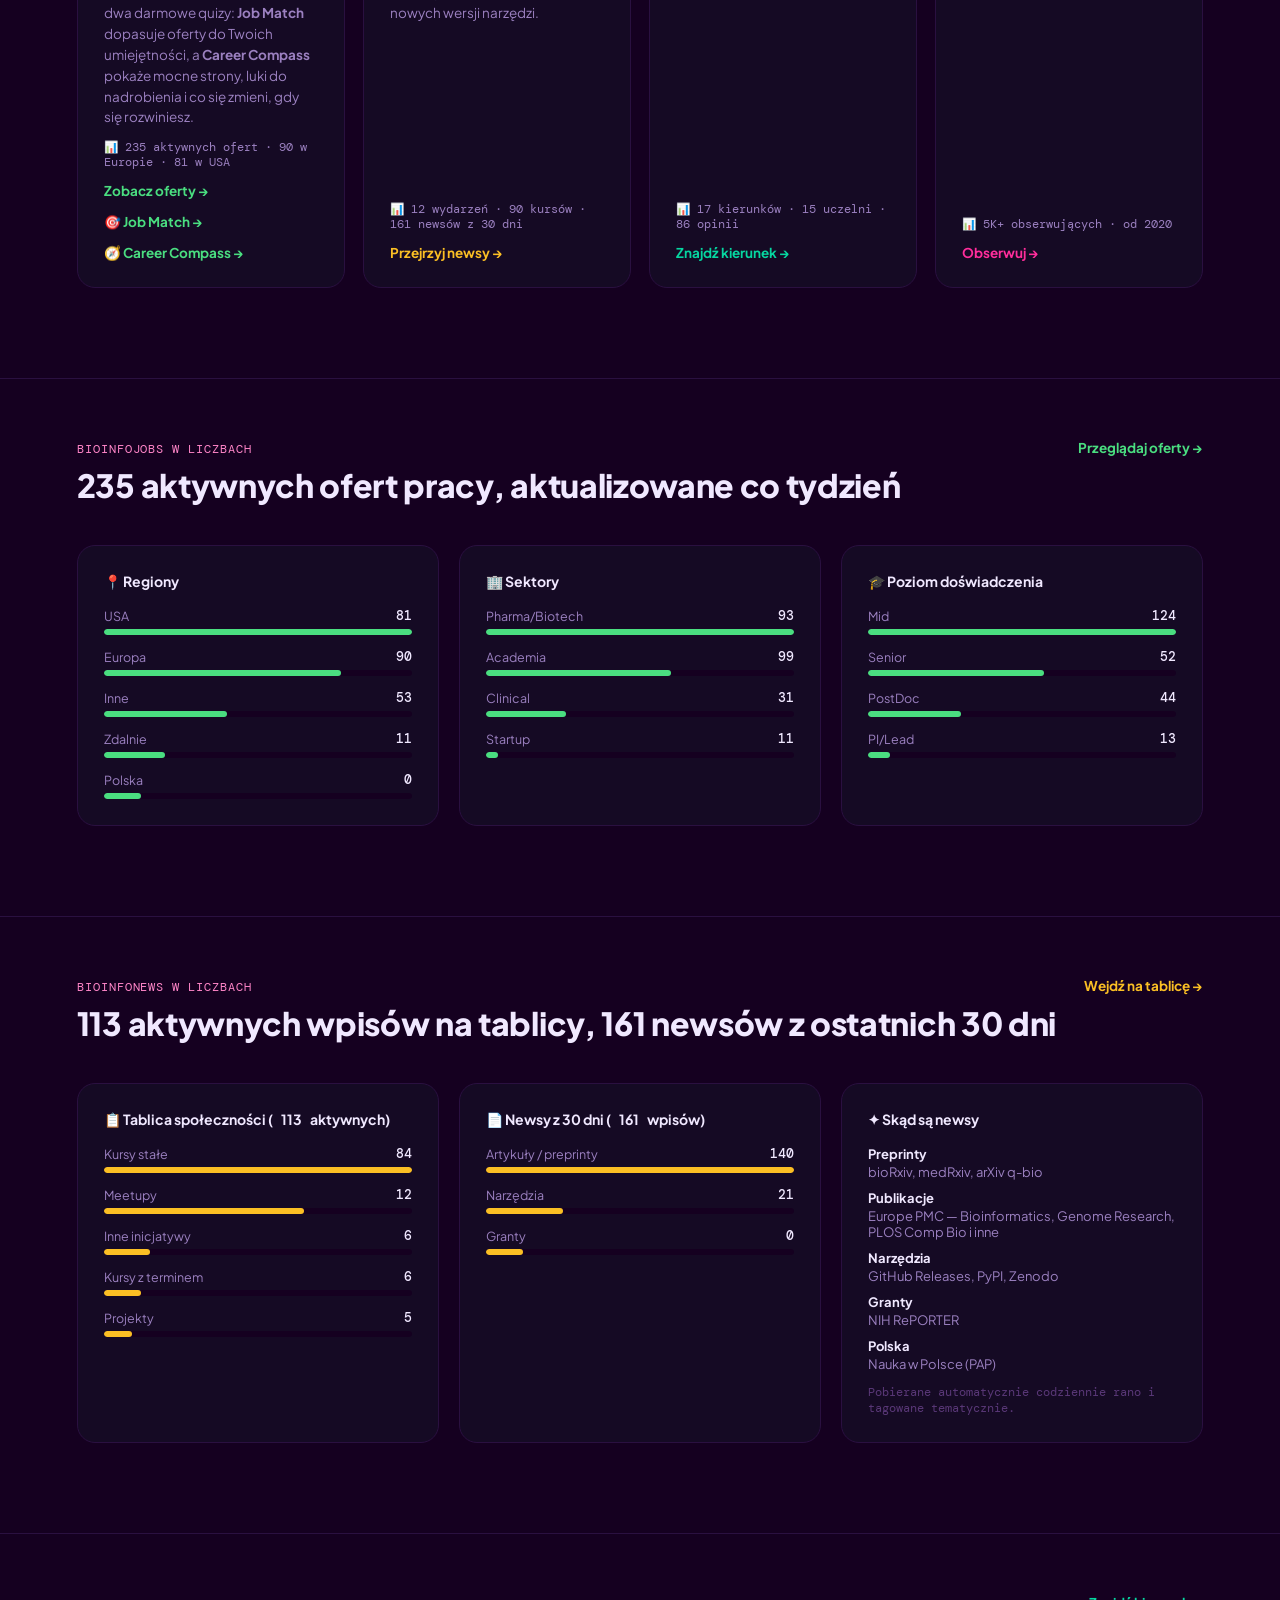
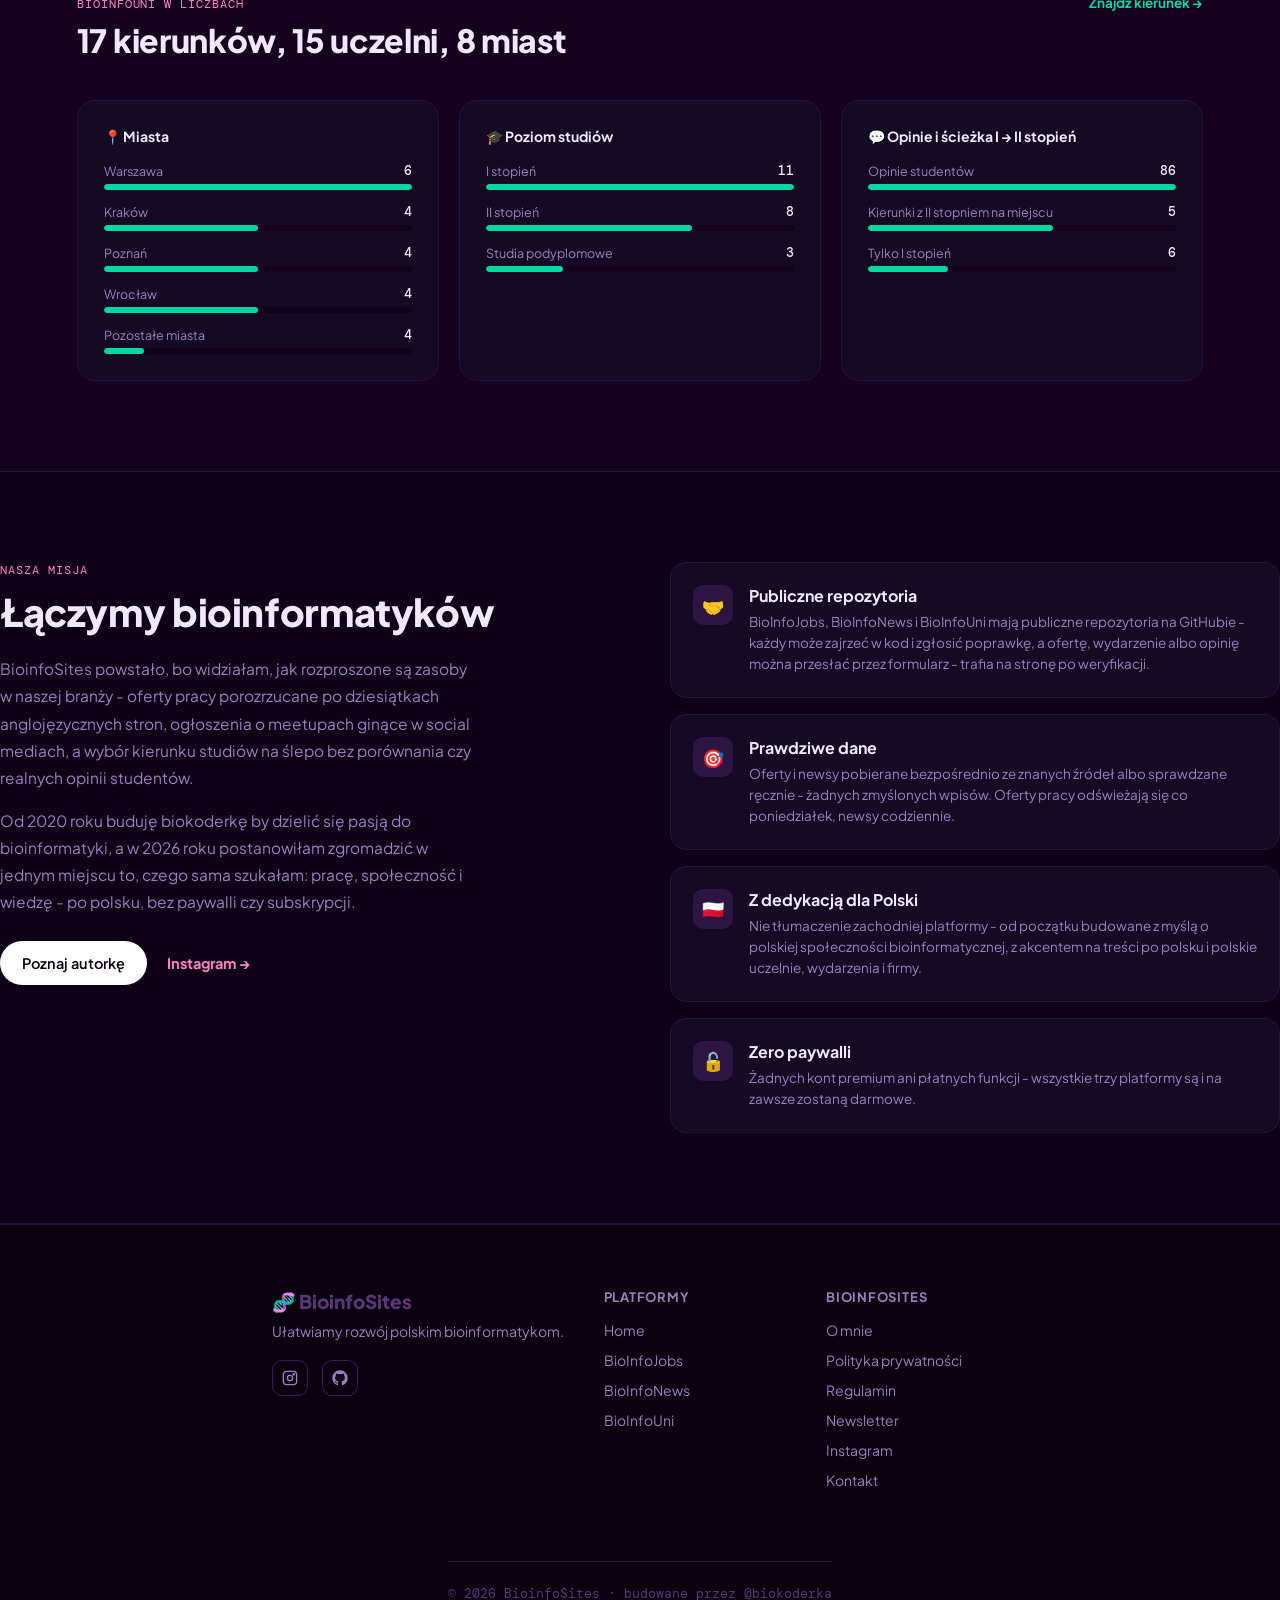
==== commit 176ee541: "Add files via upload" ====
--- a/index.html
+++ b/index.html
@@ -1,46 +1,822 @@
-<!doctype html><html lang="pl"><head><meta charset="utf-8"><meta name="viewport" content="width=device-width,initial-scale=1"><title>Studia bioinformatyczne w Polsce — kierunki i opinie | BioInfoUni</title>
-<meta name="description" content="Gdzie studiować bioinformatykę w Polsce? Wszystkie kierunki I i II stopnia oraz studia podyplomowe: rekrutacja, programy, plany zajęć i anonimowe opinie studentów i absolwentów.">
-<link rel="canonical" href="https://biokoderka.github.io/bioinfo-uni/">
+<!DOCTYPE html>
+<html lang="pl">
+<head>
+<meta charset="UTF-8">
+<meta name="viewport" content="width=device-width, initial-scale=1.0">
+<title>BioinfoSites - bioinformatyka po polsku</title>
+<meta name="description" content="Trzy platformy dla polskiej bioinformatyki: oferty pracy, ogłoszenia społeczności i kierunki studiów - w jednym miejscu, budowane przez @biokoderka.">
 <meta property="og:type" content="website">
-<meta property="og:site_name" content="BioInfoUni">
+<meta property="og:title" content="BioinfoSites - bioinformatyka po polsku">
+<meta property="og:description" content="Trzy platformy dla polskiej bioinformatyki: oferty pracy, ogłoszenia społeczności i kierunki studiów - w jednym miejscu.">
+<meta property="og:url" content="https://biokoderka.github.io/bioinfosites/">
+<meta property="og:site_name" content="BioinfoSites">
 <meta property="og:locale" content="pl_PL">
-<meta property="og:title" content="Studia bioinformatyczne w Polsce — kierunki i opinie | BioInfoUni">
-<meta property="og:description" content="Gdzie studiować bioinformatykę w Polsce? Wszystkie kierunki I i II stopnia oraz studia podyplomowe: rekrutacja, programy, plany zajęć i anonimowe opinie studentów i absolwentów.">
-<meta property="og:url" content="https://biokoderka.github.io/bioinfo-uni/">
-<meta property="og:image" content="https://biokoderka.github.io/bioinfo-uni/og-image.png">
+<meta property="og:image" content="https://biokoderka.github.io/bioinfosites/og-image.png">
 <meta property="og:image:width" content="1200">
 <meta property="og:image:height" content="630">
+<meta property="og:image:alt" content="BioinfoSites — praca, newsy i kierunki studiów dla polskiej bioinformatyki">
+<link rel="canonical" href="https://biokoderka.github.io/bioinfosites/">
+<meta name="theme-color" content="#0a0010">
 <meta name="twitter:card" content="summary_large_image">
-<meta name="theme-color" content="#0a0010">
-<link rel="icon" href="data:image/svg+xml,%3Csvg xmlns='http://www.w3.org/2000/svg' viewBox='0 0 100 100'%3E%3Crect width='100' height='100' rx='22' fill='%230a0010'/%3E%3Ctext x='50' y='68' font-size='58' text-anchor='middle'%3E%F0%9F%8E%93%3C/text%3E%3C/svg%3E">
-<script defer src="https://umami-rose-alpha.vercel.app/script.js" data-website-id="0f8a4bbd-7790-437c-912f-15149106ebab"></script><link rel="preconnect" href="https://fonts.googleapis.com"><link rel="preconnect" href="https://fonts.gstatic.com" crossorigin><link href="https://fonts.googleapis.com/css2?family=Plus+Jakarta+Sans:wght@400;500;600;700;800&family=DM+Mono:wght@400;500&display=swap" rel="stylesheet"><link rel="stylesheet" href="style.css?v=9">
-</head><body>
-<header>
-  <div class="header-inner">
-    <a class="logo" href="index.html">
-      <div class="logo-icon">🎓</div>
+<meta name="twitter:title" content="BioinfoSites - bioinformatyka po polsku">
+<meta name="twitter:description" content="Trzy platformy dla polskiej bioinformatyki: oferty pracy, ogłoszenia społeczności i kierunki studiów.">
+<link rel="icon" href="data:image/svg+xml,%3Csvg xmlns='http://www.w3.org/2000/svg' viewBox='0 0 100 100'%3E%3Crect width='100' height='100' rx='22' fill='%230a0010'/%3E%3Ctext x='50' y='68' font-size='58' text-anchor='middle'%3E%F0%9F%A7%AC%3C/text%3E%3C/svg%3E">
+<script defer src="https://umami-rose-alpha.vercel.app/script.js" data-website-id="0f8a4bbd-7790-437c-912f-15149106ebab"></script>
+<link rel="preconnect" href="https://fonts.googleapis.com">
+<link href="https://fonts.googleapis.com/css2?family=Plus+Jakarta+Sans:wght@400;500;600;700;800&family=DM+Mono:wght@400;500&display=swap" rel="stylesheet">
+<script type="application/ld+json">
+{
+  "@context": "https://schema.org",
+  "@type": "WebSite",
+  "name": "BioinfoSites",
+  "url": "https://biokoderka.github.io/bioinfosites/",
+  "description": "Trzy platformy dla polskiej bioinformatyki: oferty pracy, ogłoszenia społeczności i kierunki studiów.",
+  "author": {
+    "@type": "Person",
+    "name": "Wiktoria Wilman",
+    "alternateName": "@biokoderka",
+    "sameAs": ["https://www.instagram.com/biokoderka", "https://github.com/biokoderka"]
+  }
+}
+</script>
+<style>
+  :root{
+    --bg:#0a0010; --bg2:#0f0018; --bg3:#150020;
+    --card:#150a24; --card2:#1c1032;
+    --border:#2a1040; --border2:#3d1860;
+    --magenta:#ff2d9b; --violet:#b44fff; --violet-dim:#7a30b8; --pink-soft:#ff85c8;
+    --text:#f0e8ff; --text2:#9b80c0; --muted:#5a3878;
+    --good:#4ade80; --warn:#fbbf24; --cyan:#06d6a0;
+  }
+  *{box-sizing:border-box;margin:0;padding:0;}
+  html{scroll-behavior:smooth;}
+  body{
+    background:var(--bg); color:var(--text);
+    font-family:'Plus Jakarta Sans',sans-serif;
+    -webkit-font-smoothing:antialiased;
+  }
+  .mono{font-family:'DM Mono',monospace;}
+  a{color:inherit;text-decoration:none;}
+  section{padding:0 6vw;}
+  img{max-width:100%;}
+
+  /* ================= TOP BANNER ================= */
+  #top-banner{
+    display:flex;align-items:center;justify-content:center;gap:10px;flex-wrap:wrap;text-align:center;
+    padding:10px 20px;font-size:13px;font-weight:600;
+    background:linear-gradient(90deg,var(--violet-dim),var(--magenta),var(--pink-soft));
+    color:#1a0014;
+  }
+  #top-banner a{text-decoration:underline;color:#1a0014;}
+  #top-banner .close{cursor:pointer;opacity:.7;font-weight:800;padding:0 4px;}
+  #top-banner .close:hover{opacity:1;}
+
+  /* ================= NAV ================= */
+  nav{
+    position:sticky;top:0;z-index:60;
+    display:flex;align-items:center;justify-content:space-between;
+    padding:20px 6vw;
+    background:rgba(10,0,16,.82); backdrop-filter:blur(10px);
+    border-bottom:1px solid var(--border);
+  }
+  .brand{display:flex;align-items:center;gap:10px;font-weight:800;font-size:19px;}
+  .brand .emoji{font-size:22px;}
+  .navlinks{display:flex;gap:30px;font-size:14px;color:var(--text2);}
+  .navlinks a{cursor:pointer;padding:6px 0;border-bottom:2px solid transparent;transition:.2s;}
+  .navlinks a:hover,.navlinks a.active{color:var(--text);border-color:var(--magenta);}
+  .hamburger{
+    display:none;background:none;border:1px solid var(--border2);border-radius:8px;
+    width:38px;height:38px;color:var(--text);font-size:18px;cursor:pointer;
+  }
+  .mobile-nav{
+    display:none;flex-direction:column;gap:2px;
+    background:var(--bg2);border-bottom:1px solid var(--border);
+    padding:8px 6vw 16px;
+  }
+  .mobile-nav.open{display:flex;}
+  .mobile-nav a{padding:12px 4px;font-size:15px;color:var(--text2);border-bottom:1px solid var(--border);}
+  .mobile-nav a:last-child{border-bottom:none;}
+
+  /* ================= HERO ================= */
+  .hero-outer{
+    position:relative;overflow:hidden;
+    background:var(--bg);
+    background-image:
+      radial-gradient(ellipse 60% 45% at 82% 5%, rgba(180,79,255,.16) 0%, transparent 70%),
+      radial-gradient(ellipse 45% 35% at 8% 95%, rgba(255,45,155,.12) 0%, transparent 65%);
+  }
+  .hero-grid{
+    display:grid;grid-template-columns:1.1fr .9fr;gap:40px;
+    max-width:1280px;margin:0 auto;padding:76px 6vw 50px;align-items:start;
+  }
+  .badge{
+    display:inline-flex;align-items:center;gap:8px;
+    font-family:'DM Mono',monospace;font-size:12px;letter-spacing:.03em;
+    color:var(--pink-soft);border:1px solid var(--border2);border-radius:100px;
+    padding:7px 16px;margin-bottom:24px;background:rgba(180,79,255,.06);
+  }
+  .badge::before{content:"✦";}
+  h1.hero-title{
+    font-size:clamp(42px,6vw,66px);font-weight:800;line-height:1.03;letter-spacing:-.02em;
+    background:linear-gradient(120deg,var(--text) 35%,var(--pink-soft) 70%,var(--violet) 100%);
+    -webkit-background-clip:text;-webkit-text-fill-color:transparent;background-clip:text;
+    margin-bottom:16px;
+  }
+  .hero-sub{font-size:19px;color:var(--text2);max-width:480px;line-height:1.55;margin-bottom:34px;}
+  .cta-row{display:flex;flex-wrap:wrap;gap:12px;margin-bottom:38px;}
+  .pill{
+    display:inline-flex;align-items:center;gap:8px;
+    padding:13px 22px;border-radius:100px;font-weight:600;font-size:14.5px;
+    background:#fff;color:var(--bg);border:none;cursor:pointer;transition:transform .15s;
+  }
+  .pill:hover{transform:translateY(-2px);}
+  .pill.ghost{background:transparent;color:var(--text);border:1px solid var(--border2);}
+  .pill.disabled{
+    background:transparent;color:var(--muted);border:1px dashed var(--border2);
+    cursor:not-allowed;pointer-events:none;
+  }
+  .pill .ic{font-size:16px;}
+  .stat-row{display:flex;gap:34px;}
+  .stat-row .stat b{display:block;font-size:24px;font-weight:800;color:var(--text);}
+  .stat-row .stat span{font-size:13px;color:var(--muted);}
+  .stat-row .sep{width:1px;background:var(--border2);}
+
+  /* floating cards */
+  .float-grid{display:grid;grid-template-columns:1fr 1fr;gap:16px;}
+  .fcard{
+    background:rgba(21,10,36,.75);border:1px solid var(--border);border-radius:16px;
+    padding:20px;backdrop-filter:blur(6px);
+  }
+  .fcard .head{display:flex;align-items:center;justify-content:space-between;margin-bottom:12px;}
+  .fcard .head .t{display:flex;align-items:center;gap:8px;font-weight:700;font-size:14.5px;}
+  .fcard .badge2{
+    font-family:'DM Mono',monospace;font-size:10.5px;padding:3px 9px;border-radius:100px;
+    background:var(--card-accent-bg);color:var(--card-accent);
+  }
+  .fcard ul{list-style:none;display:flex;flex-direction:column;gap:7px;}
+  .fcard li{display:flex;align-items:center;gap:8px;font-size:12.5px;color:var(--text2);}
+  .fcard li::before{content:"";width:6px;height:6px;border-radius:50%;background:var(--card-accent);flex-shrink:0;}
+  .fcard.jobs{--card-accent:var(--good);--card-accent-bg:rgba(74,222,128,.12);}
+  .fcard.news{--card-accent:var(--warn);--card-accent-bg:rgba(251,191,36,.12);}
+  .fcard.uni{--card-accent:var(--cyan);--card-accent-bg:rgba(6,214,160,.12);}
+  .fcard.ig{--card-accent:var(--magenta);--card-accent-bg:rgba(255,45,155,.14);}
+
+  .wave{display:block;width:100%;height:auto;margin-bottom:-2px;}
+
+  /* ================= FEATURE GRID ================= */
+  .section-inner{max-width:1280px;margin:0 auto;padding:60px 0 90px;}
+  .eyebrow{
+    font-family:'DM Mono',monospace;font-size:12px;letter-spacing:.08em;text-transform:uppercase;
+    color:var(--pink-soft);text-align:center;margin-bottom:10px;
+  }
+  h2.section-title{font-size:clamp(28px,4vw,40px);font-weight:800;text-align:center;margin-bottom:52px;letter-spacing:-.01em;}
+  .feat-grid{display:grid;grid-template-columns:repeat(4,1fr);gap:18px;}
+  .feat{
+    background:var(--card);border:1px solid var(--border);border-radius:18px;padding:26px;
+    display:flex;flex-direction:column;gap:12px;transition:border-color .2s,transform .2s;
+  }
+  .feat:hover{border-color:var(--f-accent);transform:translateY(-4px);}
+  .feat .ic{font-size:26px;}
+  .feat h3{font-size:17px;font-weight:700;}
+  .feat p{font-size:13.5px;color:var(--text2);line-height:1.55;flex:1;}
+  .feat .go{font-size:13.5px;font-weight:700;color:var(--f-accent);}
+  .stat-line{font-family:'DM Mono',monospace;font-size:11.5px;color:var(--text2);}
+
+  /* stats bar (headline numbers, like thebiologybro's blue bar) */
+  .stats-bar{
+    display:grid;grid-template-columns:repeat(4,1fr);
+    background:linear-gradient(120deg,var(--violet-dim),var(--magenta) 130%);
+    border-radius:20px;padding:34px 20px;box-shadow:0 20px 50px -20px rgba(255,45,155,.35);
+  }
+  .sb-stat{text-align:center;border-right:1px solid rgba(255,255,255,.22);}
+  .sb-stat:last-child{border-right:none;}
+  .sb-stat b{display:block;font-size:clamp(24px,3vw,34px);font-weight:800;color:#fff;}
+  .sb-stat > span{font-size:12.5px;color:rgba(255,255,255,.85);}
+  .feat.f1{--f-accent:var(--good);}
+  .feat.f2{--f-accent:var(--warn);}
+  .feat.f3{--f-accent:var(--cyan);}
+  .feat.f4{--f-accent:var(--magenta);}
+
+  /* ================= MISSION / ABOUT TEASER ================= */
+  .mission{background:var(--bg2);border-top:1px solid var(--border);border-bottom:1px solid var(--border);}
+  .mission-inner{max-width:1280px;margin:0 auto;padding:90px 0;}
+  .mission-grid{display:grid;grid-template-columns:1fr 1fr;gap:60px;align-items:start;}
+  .mission-left h2{font-size:clamp(28px,4vw,38px);font-weight:800;letter-spacing:-.01em;margin:10px 0 20px;}
+  .mission-left p{color:var(--text2);font-size:15.5px;line-height:1.75;margin-bottom:16px;max-width:480px;}
+  .mission-ctas{display:flex;align-items:center;gap:20px;flex-wrap:wrap;margin-top:26px;}
+  .mission-ctas .link-arrow{font-weight:700;font-size:14.5px;color:var(--pink-soft);}
+  .value-grid{display:flex;flex-direction:column;gap:16px;}
+  .value-card{
+    display:flex;gap:16px;background:var(--card);border:1px solid var(--border);
+    border-radius:16px;padding:22px;
+  }
+  .value-card .vic{
+    flex-shrink:0;width:40px;height:40px;border-radius:10px;
+    display:flex;align-items:center;justify-content:center;font-size:18px;
+    background:rgba(180,79,255,.14);
+  }
+  .value-card h4{font-size:16px;font-weight:700;margin-bottom:6px;}
+  .value-card p{font-size:13.5px;color:var(--text2);line-height:1.55;}
+
+  /* ---- full footer ---- */
+  footer.site-footer{background:var(--bg);border-top:1px solid var(--border);padding:64px 6vw 30px;}
+  .footer-grid{display:grid;grid-template-columns:1.6fr 1fr 1fr;gap:40px;max-width:1280px;margin:0 auto;padding-bottom:44px;}
+  .footer-brand{display:flex;align-items:center;gap:8px;font-weight:800;font-size:19px;margin-bottom:8px;}
+  .footer-tagline{color:var(--text2);font-size:14px;margin-bottom:20px;}
+  .footer-social{display:flex;gap:14px;}
+  .footer-social a{
+    width:36px;height:36px;border-radius:10px;border:1px solid var(--border2);
+    display:flex;align-items:center;justify-content:center;color:var(--text2);
+  }
+  .footer-social a:hover{color:var(--text);border-color:var(--magenta);}
+  .footer-col h5{font-size:13px;text-transform:uppercase;letter-spacing:.06em;color:var(--text2);margin-bottom:16px;}
+  .footer-col a{display:block;color:var(--text2);font-size:14px;margin-bottom:12px;cursor:pointer;}
+  .footer-col a:hover{color:var(--text);}
+  .footer-bottom{
+    max-width:1280px;margin:0 auto;padding-top:24px;border-top:1px solid var(--border);
+    color:var(--muted);font-size:12.5px;
+  }
+  @media (max-width:900px){
+    .mission-grid{grid-template-columns:1fr;}
+    .footer-grid{grid-template-columns:1fr;gap:32px;}
+  }
+
+  /* ---- detailed per-platform stats ---- */
+  .detail-section{border-top:1px solid var(--border);}
+  .detail-head{display:flex;align-items:baseline;justify-content:space-between;flex-wrap:wrap;gap:10px;margin-bottom:40px;}
+  .detail-head .htxt .eyebrow{text-align:left;margin-bottom:8px;}
+  .detail-head h2{font-size:clamp(24px,3.4vw,32px);font-weight:800;letter-spacing:-.01em;}
+  .detail-head .go{font-size:13.5px;font-weight:700;}
+  .bar-grid{display:grid;grid-template-columns:repeat(3,1fr);gap:20px;}
+  .bar-card{background:var(--card);border:1px solid var(--border);border-radius:18px;padding:26px;}
+  .bar-card h4{font-size:14px;font-weight:700;margin-bottom:18px;display:flex;align-items:center;gap:8px;}
+  .bar-row{margin-bottom:14px;}
+  .bar-row:last-child{margin-bottom:0;}
+  .bar-row .brow-top{display:flex;justify-content:space-between;font-size:12.5px;color:var(--text2);margin-bottom:5px;}
+  .bar-row .brow-top b{color:var(--text);font-family:'DM Mono',monospace;font-weight:500;}
+  .bar-track{height:6px;border-radius:100px;background:var(--bg3);overflow:hidden;}
+  .bar-fill{height:100%;border-radius:100px;background:var(--d-accent);}
+  .detail-section.jobs{--d-accent:var(--good);}
+  .detail-section.news{--d-accent:var(--warn);}
+  .detail-section.uni{--d-accent:var(--cyan);}
+
+  footer{
+    display:flex;align-items:center;justify-content:space-between;flex-wrap:wrap;gap:16px;
+    padding:34px 6vw;color:var(--muted);font-size:13px;
+  }
+  footer .fbrand{display:flex;align-items:center;gap:8px;font-weight:700;color:var(--text2);}
+  footer .flinks{display:flex;gap:20px;flex-wrap:wrap;}
+  footer .flinks a:hover{color:var(--text);}
+
+  /* ================= ABOUT PAGE ================= */
+  #about{display:none;}
+  #privacy{display:none;}
+  .about-hero{
+    background:var(--bg);
+    background-image:radial-gradient(ellipse 55% 45% at 85% 0%, rgba(255,45,155,.14) 0%, transparent 70%);
+    padding:70px 6vw 60px;
+  }
+  .about-inner{max-width:1000px;margin:0 auto;}
+  .back{display:inline-flex;align-items:center;gap:6px;color:var(--text2);font-size:13px;margin-bottom:34px;cursor:pointer;}
+  .back:hover{color:var(--text);}
+  .about-grid{display:grid;grid-template-columns:190px 1fr;gap:44px;align-items:start;}
+  .avatar{
+    width:170px;height:170px;border-radius:22px;
+    background:linear-gradient(155deg, rgba(255,45,155,.35), rgba(180,79,255,.3));
+    border:1px solid var(--border2);
+    display:flex;align-items:center;justify-content:center;
+    font-size:42px;font-weight:800;color:var(--text);
+  }
+  .about-grid h2{font-size:clamp(30px,4vw,42px);margin:0 0 14px;letter-spacing:-.01em;}
+  .about-grid .lead{color:var(--text2);font-size:16px;line-height:1.65;max-width:620px;margin:0 0 26px;}
+  .chips{display:flex;flex-wrap:wrap;gap:8px;margin-bottom:36px;}
+  .chip{border:1px solid var(--border2);border-radius:100px;padding:7px 14px;font-size:12.5px;color:var(--text2);font-family:'DM Mono',monospace;}
+  .subcards{display:grid;grid-template-columns:1fr 1fr;gap:16px;}
+  .subcard{background:var(--card);border:1px solid var(--border);border-radius:16px;padding:24px;}
+  .subcard h4{margin:0 0 8px;font-size:16px;}
+  .subcard p{margin:0 0 16px;color:var(--text2);font-size:13.5px;line-height:1.55;}
+
+  @media (max-width:900px){
+    .hero-grid{grid-template-columns:1fr;padding-bottom:70px;}
+    .navlinks{display:none;}
+    .hamburger{display:block;}
+    .feat-grid{grid-template-columns:1fr 1fr;}
+    .bar-grid{grid-template-columns:1fr;}
+    .about-grid{grid-template-columns:1fr;}
+    .avatar{width:110px;height:110px;font-size:30px;}
+    .subcards{grid-template-columns:1fr;}
+  }
+  @media (max-width:560px){
+    .feat-grid{grid-template-columns:1fr;}
+    .float-grid{grid-template-columns:1fr;}
+    .stat-row{gap:20px;}
+    .stats-bar{grid-template-columns:1fr 1fr;row-gap:22px;}
+    .sb-stat:nth-child(2){border-right:none;}
+  }
+  @media (prefers-reduced-motion: reduce){*{transition:none !important;}}
+
+  .src-list{list-style:none;display:grid;gap:10px;margin:4px 0 12px}
+  .src-list li{display:flex;flex-direction:column;gap:2px;font-size:13px}
+  .src-list b{color:var(--text);font-weight:700}
+  .src-list span{color:var(--text2)}
+  .src-note{font-size:12px;color:var(--muted);font-family:'DM Mono',monospace}
+  .stats-updated{text-align:center;font-size:11px;color:var(--muted);margin:14px 0 0;min-height:1em}
+
+  .newsletter-inner{display:flex;align-items:center;justify-content:space-between;gap:28px;flex-wrap:wrap;
+    border:1px solid var(--border2);border-radius:22px;background:linear-gradient(135deg,rgba(255,45,155,.08),rgba(180,79,255,.12));
+    padding:36px 40px!important;margin-top:0;margin-bottom:0}
+  
+  .nl-cta{background:linear-gradient(135deg,var(--magenta),var(--violet))!important;color:#fff!important;border:none!important;box-shadow:0 0 28px rgba(255,45,155,.35)}
+  nav .navlinks a.nl-nav{color:var(--pink-soft)}
+  .newsletter-inner h2{font-size:clamp(24px,3.4vw,34px);font-weight:800;margin:6px 0 10px}
+  .newsletter-inner p{color:var(--text2);max-width:560px;line-height:1.7}
+  @media(max-width:640px){.newsletter-inner{padding:26px 22px!important}}
+</style>
+</head>
+<body>
+
+<div id="top-banner">
+  ✦ Nie wiesz, jak możesz znaleźć idealną pracę w bioinformatyce? Umów 90-min konsultację z <b>@biokoderka</b>
+  <a href="https://www.naffy.io/biokoderka/konsultacja-kariery-bioinformatycznej" target="_blank" rel="noopener">Umów sesję →</a>
+  <span class="close" onclick="this.parentElement.style.display='none'">✕</span>
+</div>
+
+<nav>
+  <div class="brand"><span class="emoji">🧬</span> BioinfoSites</div>
+  <div class="navlinks">
+    <a href="#home" id="nav-home" onclick="showPage('home')" class="active">Home</a>
+    <a href="https://biokoderka.github.io/bioinfo-jobs/" target="_blank" rel="noopener">Praca</a>
+    <a href="https://biokoderka.github.io/bioinfo-news" target="_blank" rel="noopener">Ogłoszenia</a>
+    <a href="https://biokoderka.github.io/bioinfo-uni" target="_blank" rel="noopener">Kierunki</a>
+    <a href="https://biokoderka.beehiiv.com/" class="nl-nav" target="_blank" rel="noopener" data-umami-event="newsletter-click">📬 Newsletter</a>
+    <a href="#about" id="nav-about" onclick="showPage('about')">O mnie</a>
+  </div>
+  <button class="hamburger" onclick="toggleMobileNav()" aria-label="Menu">☰</button>
+</nav>
+<div class="mobile-nav" id="mobile-nav">
+  <a href="#home" onclick="showPage('home');toggleMobileNav();">Home</a>
+  <a href="https://biokoderka.github.io/bioinfo-jobs/" target="_blank" rel="noopener">Praca - BioInfoJobs</a>
+  <a href="https://biokoderka.github.io/bioinfo-news" target="_blank" rel="noopener">Ogłoszenia - BioInfoNews</a>
+  <a href="https://biokoderka.github.io/bioinfo-uni" target="_blank" rel="noopener">Kierunki - BioInfoUni</a>
+  <a href="https://biokoderka.beehiiv.com/" target="_blank" rel="noopener" data-umami-event="newsletter-click">📬 Newsletter</a>
+  <a href="#about" onclick="showPage('about');toggleMobileNav();">O mnie</a>
+</div>
+
+<!-- ========================= HOME ========================= -->
+<div id="home">
+
+<div class="hero-outer">
+  <div class="hero-grid">
+    <div>
+      <div class="badge">społeczność bioinformatyczna po polsku</div>
+      <h1 class="hero-title">BioinfoSites</h1>
+      <p class="hero-sub">Trzy platformy dla polskiej bioinformatyki - praca, newsy i kierunki studiów.</p>
+      <div class="cta-row">
+        <a class="pill" href="https://biokoderka.github.io/bioinfo-jobs/" target="_blank" rel="noopener"><span class="ic">🧬</span> BioInfoJobs</a>
+        <a class="pill" href="https://biokoderka.github.io/bioinfo-news" target="_blank" rel="noopener"><span class="ic">📌</span> BioInfoNews</a>
+        <a class="pill" href="https://biokoderka.github.io/bioinfo-uni" target="_blank" rel="noopener"><span class="ic">🎓</span> BioInfoUni</a>
+        <a class="pill nl-cta" href="https://biokoderka.beehiiv.com/" target="_blank" rel="noopener" data-umami-event="newsletter-click"><span class="ic">📬</span> Newsletter</a>
+        <a class="pill ghost" href="#about" onclick="showPage('about')"><span class="ic">✦</span> O mnie</a>
+      </div>
+      <div class="stat-row">
+        <div class="stat"><b>3</b><span>Platformy</span></div>
+        <div class="sep"></div>
+        <div class="stat"><b>5K+</b><span>na @biokoderka</span></div>
+        <div class="sep"></div>
+        <div class="stat"><b>2020</b><span>Edukujemy o bioinfo od</span></div>
+      </div>
+    </div>
+
+    <div class="float-grid">
+      <div class="fcard jobs">
+        <div class="head"><div class="t">🧬 BioInfoJobs</div><div class="badge2"><span data-stat="jobs.total">235</span> ofert</div></div>
+        <ul><li>Bioinfo • Dane • Polska / Europa / USA / zdalnie</li><li>Nowe oferty co poniedziałek</li><li>Job Match i Career Compass — darmowe dopasowanie ofert i audyt kompetencji</li></ul>
+      </div>
+      <div class="fcard news">
+        <div class="head"><div class="t">📌 BioInfoNews</div><div class="badge2"><span data-stat="news.board_total">113</span> wpisów</div></div>
+        <ul><li>Meetupy, kursy i projekty do współpracy</li><li>Codzienny przegląd preprintów i narzędzi</li></ul>
+      </div>
+      <div class="fcard uni">
+        <div class="head"><div class="t">🎓 BioInfoUni</div><div class="badge2"><span data-stat="uni.programs">22</span> programy</div></div>
+        <ul><li>Wyszukiwarka kierunków</li><li>Opinie studentów i absolwentów</li></ul>
+      </div>
+      <div class="fcard ig">
+        <div class="head"><div class="t">✦ @biokoderka</div><div class="badge2">5K+</div></div>
+        <ul><li>Instagram • O pracy w bioinfo</li><li>Codzienność na pracy zdalnej</li></ul>
+      </div>
+    </div>
+  </div>
+
+  <svg class="wave" viewBox="0 0 1440 90" preserveAspectRatio="none" xmlns="http://www.w3.org/2000/svg">
+    <path d="M0,40 C280,90 480,0 760,30 C1040,60 1200,10 1440,45 L1440,90 L0,90 Z" fill="#150020"/>
+  </svg>
+</div>
+
+<section style="background:var(--bg3);">
+  <div class="section-inner" style="padding-bottom:0;">
+    <div class="stats-bar">
+      <div class="sb-stat"><b><span data-stat="jobs.total">235</span></b><span>Aktywnych ofert pracy</span></div>
+      <div class="sb-stat"><b><span data-stat="news.board_total">113</span></b><span>Wydarzeń, kursów i projektów</span></div>
+      <div class="sb-stat"><b><span data-stat="uni.programs">22</span></b><span>Programy studiów</span></div>
+      <div class="sb-stat"><b><span data-stat="uni.reviews">86</span></b><span>Opinii studentów</span></div>
+    </div>
+    <p class="stats-updated mono" id="stats-updated"></p>
+  </div>
+</section>
+
+<!-- ===== Newsletter ===== -->
+<section class="newsletter-band" style="background:var(--bg3);">
+  <div class="section-inner" style="padding-top:28px;padding-bottom:12px;">
+  <div class="newsletter-inner">
+    <div>
+      <div class="eyebrow" style="text-align:left;">newsletter</div>
+      <h2>Bio &amp; tech raz w tygodniu</h2>
+      <p>Najciekawsze nowości z biologii, bioinformatyki i technologii — z publikacji, preprintów i nowych narzędzi. Po polsku, prosto do skrzynki.</p>
+    </div>
+    <a class="pill nl-cta" href="https://biokoderka.beehiiv.com/" target="_blank" rel="noopener" data-umami-event="newsletter-click">📬 Zapisz się za darmo →</a>
+  </div>
+  </div>
+</section>
+
+
+<section style="background:var(--bg3);">
+  <div class="section-inner" style="padding-top:56px;">
+    <div class="eyebrow">wszystko, czego szukasz</div>
+    <h2 class="section-title">Bioinformatyka w jednym miejscu</h2>
+    <div class="feat-grid">
+      <div class="feat f1">
+        <div class="ic">🧬</div>
+        <h3>BioInfoJobs</h3>
+        <p>Cotygodniowy przegląd ofert pracy z JobRxiv, stron kariery firm biotech, Hire Omics i ofert dodawanych ręcznie - z filtrami regionu, sektora i poziomu. Plus dwa darmowe quizy: <b>Job Match</b> dopasuje oferty do Twoich umiejętności, a <b>Career Compass</b> pokaże mocne strony, luki do nadrobienia i co się zmieni, gdy się rozwiniesz.</p>
+        <div class="stat-line">📊 <span data-stat="jobs.total">235</span> aktywnych ofert · <span data-stat="jobs.geo.Europe">90</span> w Europie · <span data-stat="jobs.geo.USA">81</span> w USA</div>
+        <div style="display:flex;gap:14px;flex-wrap:wrap;">
+          <a class="go" href="https://biokoderka.github.io/bioinfo-jobs/" target="_blank" rel="noopener">Zobacz oferty →</a>
+          <a class="go" href="https://biokoderka.github.io/bioinfo-jobs/match.html" target="_blank" rel="noopener">🎯 Job Match →</a>
+          <a class="go" href="https://biokoderka.github.io/bioinfo-jobs/career.html" target="_blank" rel="noopener">🧭 Career Compass →</a>
+        </div>
+      </div>
+      <div class="feat f2">
+        <div class="ic">📌</div>
+        <h3>BioInfoNews</h3>
+        <p>Tablica ogłoszeń społeczności - meetupy, konferencje, kursy i projekty do współpracy - plus codziennie aktualizowany przegląd preprintów, publikacji i nowych wersji narzędzi.</p>
+        <div class="stat-line">📊 <span data-stat="news.board_types.Meetupy">12</span> wydarzeń · <span data-stat="news.board_courses_total">90</span> kursów · <span data-stat="news.research_total">161</span> newsów z 30 dni</div>
+        <a class="go" href="https://biokoderka.github.io/bioinfo-news" target="_blank" rel="noopener">Przejrzyj newsy →</a>
+      </div>
+      <div class="feat f3">
+        <div class="ic">🎓</div>
+        <h3>BioInfoUni</h3>
+        <p>Wyszukiwarka kierunków bioinformatycznych w Polsce - dane rekrutacyjne, plany zajęć i prawdziwe opinie studentów.</p>
+        <div class="stat-line">📊 <span data-stat="uni.kierunki">17</span> kierunków · <span data-stat="uni.universities">15</span> uczelni · <span data-stat="uni.reviews">86</span> opinii</div>
+        <a class="go" href="https://biokoderka.github.io/bioinfo-uni" target="_blank" rel="noopener">Znajdź kierunek →</a>
+      </div>
+      <div class="feat f4">
+        <div class="ic">✦</div>
+        <h3>@biokoderka</h3>
+        <p>Społeczność na Instagramie i TikToku - bioinformatyka po polsku, kariera w MedTechu i narzędzia AI dla naukowców.</p>
+        <div class="stat-line">📊 5K+ obserwujących · od 2020</div>
+        <a class="go" href="https://www.instagram.com/biokoderka" target="_blank" rel="noopener">Obserwuj →</a>
+      </div>
+    </div>
+  </div>
+</section>
+
+
+
+<!-- ===== BioInfoJobs w liczbach ===== -->
+<section class="detail-section jobs" style="background:var(--bg3);">
+  <div class="section-inner">
+    <div class="detail-head">
+      <div class="htxt">
+        <div class="eyebrow">bioinfojobs w liczbach</div>
+        <h2><span data-stat="jobs.total">235</span> aktywnych ofert pracy, aktualizowane co tydzień</h2>
+      </div>
+      <a class="go" style="color:var(--good);" href="https://biokoderka.github.io/bioinfo-jobs/" target="_blank" rel="noopener">Przeglądaj oferty →</a>
+    </div>
+    <div class="bar-grid">
+      <div class="bar-card" data-stat-group="jobs.geo">
+        <h4>📍 Regiony</h4>
+        <div class="bar-row"><div class="brow-top"><span>USA</span><b data-stat="jobs.geo.USA">81</b></div><div class="bar-track"><div class="bar-fill" data-stat-bar="jobs.geo.USA" style="width:100%;"></div></div></div>
+        <div class="bar-row"><div class="brow-top"><span>Europa</span><b data-stat="jobs.geo.Europe">90</b></div><div class="bar-track"><div class="bar-fill" data-stat-bar="jobs.geo.Europe" style="width:77%;"></div></div></div>
+        <div class="bar-row"><div class="brow-top"><span>Inne</span><b data-stat="jobs.geo.Other">53</b></div><div class="bar-track"><div class="bar-fill" data-stat-bar="jobs.geo.Other" style="width:40%;"></div></div></div>
+        <div class="bar-row"><div class="brow-top"><span>Zdalnie</span><b data-stat="jobs.geo.Remote">11</b></div><div class="bar-track"><div class="bar-fill" data-stat-bar="jobs.geo.Remote" style="width:20%;"></div></div></div>
+        <div class="bar-row"><div class="brow-top"><span>Polska</span><b data-stat="jobs.geo.Poland">0</b></div><div class="bar-track"><div class="bar-fill" data-stat-bar="jobs.geo.Poland" style="width:12%;"></div></div></div>
+      </div>
+      <div class="bar-card" data-stat-group="jobs.sector">
+        <h4>🏢 Sektory</h4>
+        <div class="bar-row"><div class="brow-top"><span>Pharma/Biotech</span><b data-stat="jobs.sector.Pharma/Biotech">93</b></div><div class="bar-track"><div class="bar-fill" data-stat-bar="jobs.sector.Pharma/Biotech" style="width:100%;"></div></div></div>
+        <div class="bar-row"><div class="brow-top"><span>Academia</span><b data-stat="jobs.sector.Academia">99</b></div><div class="bar-track"><div class="bar-fill" data-stat-bar="jobs.sector.Academia" style="width:60%;"></div></div></div>
+        <div class="bar-row"><div class="brow-top"><span>Clinical</span><b data-stat="jobs.sector.Clinical">31</b></div><div class="bar-track"><div class="bar-fill" data-stat-bar="jobs.sector.Clinical" style="width:26%;"></div></div></div>
+        <div class="bar-row"><div class="brow-top"><span>Startup</span><b data-stat="jobs.sector.Startup">11</b></div><div class="bar-track"><div class="bar-fill" data-stat-bar="jobs.sector.Startup" style="width:4%;"></div></div></div>
+      </div>
+      <div class="bar-card" data-stat-group="jobs.seniority">
+        <h4>🎓 Poziom doświadczenia</h4>
+        <div class="bar-row"><div class="brow-top"><span>Mid</span><b data-stat="jobs.seniority.Mid">124</b></div><div class="bar-track"><div class="bar-fill" data-stat-bar="jobs.seniority.Mid" style="width:100%;"></div></div></div>
+        <div class="bar-row"><div class="brow-top"><span>Senior</span><b data-stat="jobs.seniority.Senior">52</b></div><div class="bar-track"><div class="bar-fill" data-stat-bar="jobs.seniority.Senior" style="width:57%;"></div></div></div>
+        <div class="bar-row"><div class="brow-top"><span>PostDoc</span><b data-stat="jobs.seniority.PostDoc">44</b></div><div class="bar-track"><div class="bar-fill" data-stat-bar="jobs.seniority.PostDoc" style="width:30%;"></div></div></div>
+        <div class="bar-row"><div class="brow-top"><span>PI/Lead</span><b data-stat="jobs.seniority.PI/Lead">13</b></div><div class="bar-track"><div class="bar-fill" data-stat-bar="jobs.seniority.PI/Lead" style="width:7%;"></div></div></div>
+      </div>
+    </div>
+  </div>
+</section>
+
+<!-- ===== BioInfoNews w liczbach ===== -->
+<section class="detail-section news" style="background:var(--bg3);">
+  <div class="section-inner">
+    <div class="detail-head">
+      <div class="htxt">
+        <div class="eyebrow">bioinfonews w liczbach</div>
+        <h2><span data-stat="news.board_total">113</span> aktywnych wpisów na tablicy, <span data-stat="news.research_total">161</span> newsów z ostatnich 30 dni</h2>
+      </div>
+      <a class="go" style="color:var(--warn);" href="https://biokoderka.github.io/bioinfo-news" target="_blank" rel="noopener">Wejdź na tablicę →</a>
+    </div>
+    <div class="bar-grid">
+      <div class="bar-card" data-stat-group="news.board_types">
+        <h4>📋 Tablica społeczności (<span data-stat="news.board_total">113</span> aktywnych)</h4>
+        <div class="bar-row"><div class="brow-top"><span>Kursy stałe</span><b data-stat="news.board_types.Kursy stałe">84</b></div><div class="bar-track"><div class="bar-fill" data-stat-bar="news.board_types.Kursy stałe" style="width:100%;"></div></div></div>
+        <div class="bar-row"><div class="brow-top"><span>Meetupy</span><b data-stat="news.board_types.Meetupy">12</b></div><div class="bar-track"><div class="bar-fill" data-stat-bar="news.board_types.Meetupy" style="width:65%;"></div></div></div>
+        <div class="bar-row"><div class="brow-top"><span>Inne inicjatywy</span><b data-stat="news.board_types.Inne inicjatywy">6</b></div><div class="bar-track"><div class="bar-fill" data-stat-bar="news.board_types.Inne inicjatywy" style="width:15%;"></div></div></div>
+        <div class="bar-row"><div class="brow-top"><span>Kursy z terminem</span><b data-stat="news.board_types.Kursy z terminem">6</b></div><div class="bar-track"><div class="bar-fill" data-stat-bar="news.board_types.Kursy z terminem" style="width:12%;"></div></div></div>
+        <div class="bar-row"><div class="brow-top"><span>Projekty</span><b data-stat="news.board_types.Projekty">5</b></div><div class="bar-track"><div class="bar-fill" data-stat-bar="news.board_types.Projekty" style="width:9%;"></div></div></div>
+      </div>
+      <div class="bar-card" data-stat-group="news.research_types">
+        <h4>📄 Newsy z 30 dni (<span data-stat="news.research_total">161</span> wpisów)</h4>
+        <div class="bar-row"><div class="brow-top"><span>Artykuły / preprinty</span><b data-stat="news.research_types.Artykuły / preprinty">140</b></div><div class="bar-track"><div class="bar-fill" data-stat-bar="news.research_types.Artykuły / preprinty" style="width:100%;"></div></div></div>
+        <div class="bar-row"><div class="brow-top"><span>Narzędzia</span><b data-stat="news.research_types.Narzędzia">21</b></div><div class="bar-track"><div class="bar-fill" data-stat-bar="news.research_types.Narzędzia" style="width:25%;"></div></div></div>
+        <div class="bar-row"><div class="brow-top"><span>Granty</span><b data-stat="news.research_types.Granty">0</b></div><div class="bar-track"><div class="bar-fill" data-stat-bar="news.research_types.Granty" style="width:12%;"></div></div></div>
+      </div>
+      <div class="bar-card">
+        <h4>✦ Skąd są newsy</h4>
+          <ul class="src-list">
+            <li><b>Preprinty</b><span>bioRxiv, medRxiv, arXiv q-bio</span></li>
+            <li><b>Publikacje</b><span>Europe PMC — Bioinformatics, Genome Research, PLOS Comp Bio i inne</span></li>
+            <li><b>Narzędzia</b><span>GitHub Releases, PyPI, Zenodo</span></li>
+            <li><b>Granty</b><span>NIH RePORTER</span></li>
+            <li><b>Polska</b><span>Nauka w Polsce (PAP)</span></li>
+          </ul>
+          <p class="src-note">Pobierane automatycznie codziennie rano i tagowane tematycznie.</p>
+        </div>
+    </div>
+  </div>
+</section>
+
+<!-- ===== BioInfoUni w liczbach ===== -->
+<section class="detail-section uni" style="background:var(--bg3);">
+  <div class="section-inner">
+    <div class="detail-head">
+      <div class="htxt">
+        <div class="eyebrow">bioinfouni w liczbach</div>
+        <h2><span data-stat="uni.kierunki">17</span> kierunków, <span data-stat="uni.universities">15</span> uczelni, <span data-stat="uni.cities_count">8</span> miast</h2>
+      </div>
+      <a class="go" style="color:var(--cyan);" href="https://biokoderka.github.io/bioinfo-uni" target="_blank" rel="noopener">Znajdź kierunek →</a>
+    </div>
+    <div class="bar-grid">
+      <div class="bar-card" data-stat-group="uni.cities">
+        <h4>📍 Miasta</h4>
+        <div class="bar-row"><div class="brow-top"><span>Warszawa</span><b data-stat="uni.cities.Warszawa">6</b></div><div class="bar-track"><div class="bar-fill" data-stat-bar="uni.cities.Warszawa" style="width:100%;"></div></div></div>
+        <div class="bar-row"><div class="brow-top"><span>Kraków</span><b data-stat="uni.cities.Kraków">4</b></div><div class="bar-track"><div class="bar-fill" data-stat-bar="uni.cities.Kraków" style="width:50%;"></div></div></div>
+        <div class="bar-row"><div class="brow-top"><span>Poznań</span><b data-stat="uni.cities.Poznań">4</b></div><div class="bar-track"><div class="bar-fill" data-stat-bar="uni.cities.Poznań" style="width:50%;"></div></div></div>
+        <div class="bar-row"><div class="brow-top"><span>Wrocław</span><b data-stat="uni.cities.Wrocław">4</b></div><div class="bar-track"><div class="bar-fill" data-stat-bar="uni.cities.Wrocław" style="width:50%;"></div></div></div>
+        <div class="bar-row"><div class="brow-top"><span>Pozostałe miasta</span><b data-stat="uni.cities.Inne miasta">4</b></div><div class="bar-track"><div class="bar-fill" data-stat-bar="uni.cities.Inne miasta" style="width:13%;"></div></div></div>
+      </div>
+      <div class="bar-card" data-stat-group="uni.levels">
+        <h4>🎓 Poziom studiów</h4>
+        <div class="bar-row"><div class="brow-top"><span>I stopień</span><b data-stat="uni.levels.I stopień">11</b></div><div class="bar-track"><div class="bar-fill" data-stat-bar="uni.levels.I stopień" style="width:100%;"></div></div></div>
+        <div class="bar-row"><div class="brow-top"><span>II stopień</span><b data-stat="uni.levels.II stopień">8</b></div><div class="bar-track"><div class="bar-fill" data-stat-bar="uni.levels.II stopień" style="width:67%;"></div></div></div>
+        <div class="bar-row"><div class="brow-top"><span>Studia podyplomowe</span><b data-stat="uni.levels.Studia podyplomowe">3</b></div><div class="bar-track"><div class="bar-fill" data-stat-bar="uni.levels.Studia podyplomowe" style="width:25%;"></div></div></div>
+      </div>
+      <div class="bar-card" data-stat-group="uni.reviews_group">
+        <h4>💬 Opinie i ścieżka I → II stopień</h4>
+        <div class="bar-row"><div class="brow-top"><span>Opinie studentów</span><b data-stat="uni.reviews">86</b></div><div class="bar-track"><div class="bar-fill" data-stat-bar="uni.reviews_group.reviews" style="width:100%;"></div></div></div>
+        <div class="bar-row"><div class="brow-top"><span>Kierunki z II stopniem na miejscu</span><b data-stat="uni.offers_second_degree">5</b></div><div class="bar-track"><div class="bar-fill" data-stat-bar="uni.reviews_group.offers_second_degree" style="width:60%;"></div></div></div>
+        <div class="bar-row"><div class="brow-top"><span>Tylko I stopień</span><b data-stat="uni.no_second_degree">6</b></div><div class="bar-track"><div class="bar-fill" data-stat-bar="uni.reviews_group.no_second_degree" style="width:26%;"></div></div></div>
+      </div>
+    </div>
+  </div>
+</section>
+
+<div class="mission">
+  <div class="mission-inner">
+    <div class="mission-grid">
+      <div class="mission-left">
+        <div class="eyebrow" style="text-align:left;">nasza misja</div>
+        <h2>Łączymy bioinformatyków</h2>
+        <p>BioinfoSites powstało, bo widziałam, jak rozproszone są zasoby w naszej branży - oferty pracy porozrzucane po dziesiątkach anglojęzycznych stron, ogłoszenia o meetupach ginące w social mediach, a wybór kierunku studiów na ślepo bez porównania czy realnych opinii studentów.</p>
+        <p>Od 2020 roku buduję biokoderkę by dzielić się pasją do bioinformatyki, a w 2026 roku postanowiłam zgromadzić w jednym miejscu to, czego sama szukałam: pracę, społeczność i wiedzę - po polsku, bez paywalli czy subskrypcji.</p>
+        <div class="mission-ctas">
+          <a class="pill" href="#about" onclick="showPage('about')" style="cursor:pointer;">Poznaj autorkę</a>
+          <a class="link-arrow" href="https://www.instagram.com/biokoderka" target="_blank" rel="noopener">Instagram →</a>
+        </div>
+      </div>
+      <div class="value-grid">
+        <div class="value-card">
+          <div class="vic">🤝</div>
+          <div><h4>Publiczne repozytoria</h4><p>BioInfoJobs, BioInfoNews i BioInfoUni mają publiczne repozytoria na GitHubie - każdy może zajrzeć w kod i zgłosić poprawkę, a ofertę, wydarzenie albo opinię można przesłać przez formularz - trafia na stronę po weryfikacji.</p></div>
+        </div>
+        <div class="value-card">
+          <div class="vic">🎯</div>
+          <div><h4>Prawdziwe dane</h4><p>Oferty i newsy pobierane bezpośrednio ze znanych źródeł albo sprawdzane ręcznie - żadnych zmyślonych wpisów. Oferty pracy odświeżają się co poniedziałek, newsy codziennie.</p></div>
+        </div>
+        <div class="value-card">
+          <div class="vic">🇵🇱</div>
+          <div><h4>Z dedykacją dla Polski</h4><p>Nie tłumaczenie zachodniej platformy - od początku budowane z myślą o polskiej społeczności bioinformatycznej, z akcentem na treści po polsku i polskie uczelnie, wydarzenia i firmy.</p></div>
+        </div>
+        <div class="value-card">
+          <div class="vic">🔓</div>
+          <div><h4>Zero paywalli</h4><p>Żadnych kont premium ani płatnych funkcji - wszystkie trzy platformy są i na zawsze zostaną darmowe.</p></div>
+        </div>
+      </div>
+    </div>
+  </div>
+</div>
+
+<footer class="site-footer">
+  <div class="footer-grid">
+    <div>
+      <div class="footer-brand">🧬 BioinfoSites</div>
+      <div class="footer-tagline">Ułatwiamy rozwój polskim bioinformatykom.</div>
+      <div class="footer-social">
+        <a href="https://www.instagram.com/biokoderka" target="_blank" rel="noopener" aria-label="Instagram">
+          <svg width="16" height="16" viewBox="0 0 24 24" fill="none" stroke="currentColor" stroke-width="2"><rect x="2" y="2" width="20" height="20" rx="5"/><circle cx="12" cy="12" r="4"/><circle cx="17.5" cy="6.5" r="1"/></svg>
+        </a>
+        <a href="https://github.com/biokoderka" target="_blank" rel="noopener" aria-label="GitHub">
+          <svg width="16" height="16" viewBox="0 0 24 24" fill="currentColor"><path d="M12 .5C5.65.5.5 5.65.5 12c0 5.08 3.29 9.39 7.86 10.91.57.1.78-.25.78-.55 0-.27-.01-1.17-.02-2.12-3.2.7-3.88-1.36-3.88-1.36-.52-1.33-1.28-1.68-1.28-1.68-1.04-.72.08-.7.08-.7 1.16.08 1.77 1.19 1.77 1.19 1.03 1.77 2.7 1.26 3.36.96.1-.75.4-1.26.73-1.55-2.55-.29-5.24-1.28-5.24-5.68 0-1.25.45-2.28 1.18-3.08-.12-.29-.51-1.46.11-3.05 0 0 .96-.31 3.15 1.18a10.9 10.9 0 0 1 5.74 0c2.18-1.49 3.14-1.18 3.14-1.18.63 1.59.23 2.76.12 3.05.73.8 1.17 1.83 1.17 3.08 0 4.41-2.69 5.38-5.25 5.67.41.36.78 1.06.78 2.15 0 1.55-.01 2.8-.01 3.18 0 .3.2.66.79.55A10.52 10.52 0 0 0 23.5 12C23.5 5.65 18.35.5 12 .5Z"/></svg>
+        </a>
+      </div>
+    </div>
+    <div class="footer-col">
+      <h5>Platformy</h5>
+      <a href="#home" onclick="showPage('home')">Home</a>
+      <a href="https://biokoderka.github.io/bioinfo-jobs/" target="_blank" rel="noopener">BioInfoJobs</a>
+      <a href="https://biokoderka.github.io/bioinfo-news" target="_blank" rel="noopener">BioInfoNews</a>
+      <a href="https://biokoderka.github.io/bioinfo-uni" target="_blank" rel="noopener">BioInfoUni</a>
+    </div>
+    <div class="footer-col">
+      <h5>BioinfoSites</h5>
+      <a href="#about" onclick="showPage('about')">O mnie</a>
+      <a href="polityka-prywatnosci.html">Polityka prywatności</a>
+      <a href="regulamin.html">Regulamin</a>
+        <a href="https://biokoderka.beehiiv.com/" target="_blank" rel="noopener">Newsletter</a>
+      <a href="https://www.instagram.com/biokoderka" target="_blank" rel="noopener">Instagram</a>
+      <a href="mailto:biokoderka@gmail.com">Kontakt</a>
+    </div>
+  </div>
+  <div class="footer-bottom mono">© 2026 BioinfoSites · budowane przez @biokoderka</div>
+</footer>
+
+</div>
+
+<!-- ========================= ABOUT ========================= -->
+<div id="about">
+  <div class="about-hero">
+    <div class="about-inner">
+      <a class="back" href="#home" onclick="showPage('home')">← Wróć do BioinfoSites</a>
+      <div class="about-grid">
+        <div class="avatar">WW</div>
+        <div>
+          <div class="badge">@biokoderka</div>
+          <h2>Wiktoria Wilman</h2>
+          <p class="lead">Bioinformatyczka z Wrocławia, wykładowczyni ML w bioinformatyce (PJATK, UP Lublin) i założycielka BioinfoSites oraz mitosis.os. Od 2020 roku prowadzi @biokoderka, żeby polska społeczność bioinformatyczna miała mniej samotności, a więcej dobrych źródeł.</p>
+          <div class="chips">
+            <span class="chip">5+ lat w MedTech</span>
+            <span class="chip">TOP 100 Women in Data Science by Perspektywy</span>
+            <span class="chip">TOP 100 Women in Biotech by Perspektywy</span>
+            <span class="chip">Współautorka artykułów naukowych</span>
+            <span class="chip">Współzałożycielka Bioinformatics Community PL</span>
+          </div>
+          <div class="subcards">
+            <div class="subcard">
+              <h4 style="color:var(--pink-soft);">CV</h4>
+              <p>Pełne doświadczenie zawodowe, publikacje i projekty - do pobrania w PDF.</p>
+              <a class="pill disabled">Wkrótce</a>
+            </div>
+            <div class="subcard">
+              <h4 style="color:var(--cyan);">mitosis.os</h4>
+              <p>Doradztwo AI strategy &amp; trust dla firm MedTech i biotech - projekty poza BioinfoSites.</p>
+              <a class="pill" href="https://www.linkedin.com/company/mitosis-os/" target="_blank" rel="noopener">LinkedIn →</a>
+            </div>
+          </div>
+        </div>
+      </div>
+    </div>
+  </div>
+
+  <footer class="site-footer">
+    <div class="footer-grid">
       <div>
-        <div class="logo-text">BioInfo<span>Uni</span></div>
-        <div class="logo-sub">by @biokoderka</div>
-      </div>
-    </a>
-    <nav class="header-nav">
-      <a href="https://biokoderka.github.io/bioinfo-jobs/">💼 Jobs</a>
-      <a href="https://biokoderka.github.io/bioinfo-news/">📰 News</a>
-      <a href="https://biokoderka.github.io/bioinfosites/">🧬 Wszystkie strony</a>
-      <a href="submit.html" class="cta">✦ Dodaj opinię</a>
-    </nav>
-  </div>
-</header>
-<div class="wrap"><header class="hero"><h1>Opinie o studiach bioinformatycznych w Polsce</h1><p>Wyszukiwarka kierunków bioinformatycznych: podstawowe dane rekrutacyjne, linki do oferty i opinie osób studiujących i absolwentów.<br>Dane pochodzą z publicznie dostępnych informacji od uczelni.<br>Opinie pochodzą od studentów i absolwentów.</p></header><section class="notice"><strong>Disclaimer:</strong> Opinie są anonimowe, subiektywne i należą do ich autorów — nie do twórcy strony ani do uczelni. Nowe opinie są dodawane po moderacji. Dane rekrutacyjne mogą się zmieniać w trakcie rekrutacji — jeśli zauważysz nieścisłość, napisz: <strong>biokoderka@gmail.com</strong>.</section><section class="panel"><div class="filters"><input id="q" placeholder="Szukaj uczelni, miasta, kierunku albo frazy z opinii…" aria-label="Szukaj"><select id="type" aria-label="Poziom studiów"><option value="">Wszystkie poziomy</option><option value="I">I stopień</option><option value="II">II stopień</option><option value="podyplomowe">Studia podyplomowe</option></select><select id="city" aria-label="Miasto"><option value="">Wszystkie miasta</option></select><select id="sort" aria-label="Sortowanie"><option value="reviews">Najwięcej opinii</option><option value="name">Alfabetycznie</option><option value="city">Wg miasta</option></select></div><div class="filter-row"><label class="check"><input type="checkbox" id="path"> Tylko z I i II stopniem na tej samej uczelni</label><span id="count"></span></div></section><section class="grid" id="top"></section><section class="cards" id="cards"></section>
-<div style="margin:0 0 20px;background:linear-gradient(135deg,rgba(255,45,155,.08),rgba(180,79,255,.12));border:1px solid rgba(180,79,255,.3);border-radius:16px;padding:24px 28px;display:flex;align-items:center;justify-content:space-between;gap:20px;flex-wrap:wrap;">
-  <div>
-    <div style="font-size:11px;font-family:'DM Mono',monospace;color:var(--magenta);letter-spacing:1px;text-transform:uppercase;margin-bottom:6px;">✦ 1:1 z @biokoderka</div>
-    <div style="font-size:16px;font-weight:800;color:var(--text);margin-bottom:6px;">Nie wiesz co wybrać albo co po studiach?</div>
-    <div style="font-size:13px;color:var(--text2);line-height:1.6;">Umów się na 45-minutową sesję — razem przejdziemy przez ofertę uczelni, możliwe ścieżki kariery w bioinformatyce i konkretne kroki do podjęcia. Bez ogólników, dopasowane do Twojej sytuacji.</div>
-  </div>
-  <a href="https://www.naffy.io/biokoderka/konsultacja-kariery-bioinformatycznej" target="_blank" rel="noopener" style="flex-shrink:0;background:linear-gradient(135deg,var(--magenta),var(--violet));color:#fff;font-family:'Plus Jakarta Sans',sans-serif;font-size:13px;font-weight:700;padding:12px 22px;border-radius:10px;text-decoration:none;box-shadow:0 0 20px rgba(255,45,155,.3);transition:all .18s;white-space:nowrap;" onmouseover="this.style.boxShadow='0 0 32px rgba(255,45,155,.5)'" onmouseout="this.style.boxShadow='0 0 20px rgba(255,45,155,.3)'">
-    Umów sesję →
-  </a>
+        <div class="footer-brand">🧬 BioinfoSites</div>
+        <div class="footer-tagline">Ułatwiamy rozwój polskim bioinformatykom.</div>
+        <div class="footer-social">
+          <a href="https://www.instagram.com/biokoderka" target="_blank" rel="noopener" aria-label="Instagram">
+            <svg width="16" height="16" viewBox="0 0 24 24" fill="none" stroke="currentColor" stroke-width="2"><rect x="2" y="2" width="20" height="20" rx="5"/><circle cx="12" cy="12" r="4"/><circle cx="17.5" cy="6.5" r="1"/></svg>
+          </a>
+          <a href="https://github.com/biokoderka" target="_blank" rel="noopener" aria-label="GitHub">
+            <svg width="16" height="16" viewBox="0 0 24 24" fill="currentColor"><path d="M12 .5C5.65.5.5 5.65.5 12c0 5.08 3.29 9.39 7.86 10.91.57.1.78-.25.78-.55 0-.27-.01-1.17-.02-2.12-3.2.7-3.88-1.36-3.88-1.36-.52-1.33-1.28-1.68-1.28-1.68-1.04-.72.08-.7.08-.7 1.16.08 1.77 1.19 1.77 1.19 1.03 1.77 2.7 1.26 3.36.96.1-.75.4-1.26.73-1.55-2.55-.29-5.24-1.28-5.24-5.68 0-1.25.45-2.28 1.18-3.08-.12-.29-.51-1.46.11-3.05 0 0 .96-.31 3.15 1.18a10.9 10.9 0 0 1 5.74 0c2.18-1.49 3.14-1.18 3.14-1.18.63 1.59.23 2.76.12 3.05.73.8 1.17 1.83 1.17 3.08 0 4.41-2.69 5.38-5.25 5.67.41.36.78 1.06.78 2.15 0 1.55-.01 2.8-.01 3.18 0 .3.2.66.79.55A10.52 10.52 0 0 0 23.5 12C23.5 5.65 18.35.5 12 .5Z"/></svg>
+          </a>
+        </div>
+      </div>
+      <div class="footer-col">
+        <h5>Platformy</h5>
+        <a href="#home" onclick="showPage('home')">Home</a>
+        <a href="https://biokoderka.github.io/bioinfo-jobs/" target="_blank" rel="noopener">BioInfoJobs</a>
+        <a href="https://biokoderka.github.io/bioinfo-news" target="_blank" rel="noopener">BioInfoNews</a>
+        <a href="https://biokoderka.github.io/bioinfo-uni" target="_blank" rel="noopener">BioInfoUni</a>
+      </div>
+      <div class="footer-col">
+        <h5>BioinfoSites</h5>
+        <a href="#about" onclick="showPage('about')">O mnie</a>
+        <a href="polityka-prywatnosci.html">Polityka prywatności</a>
+      <a href="regulamin.html">Regulamin</a>
+        <a href="https://biokoderka.beehiiv.com/" target="_blank" rel="noopener">Newsletter</a>
+        <a href="mailto:biokoderka@gmail.com">Kontakt</a>
+      </div>
+    </div>
+    <div class="footer-bottom mono">© 2026 BioinfoSites · budowane przez @biokoderka</div>
+  </footer>
 </div>
-<footer class="footer">Brakuje kierunku albo dane są nieaktualne? Napisz: <strong>biokoderka@gmail.com</strong> &nbsp;·&nbsp; <a href="https://instagram.com/biokoderka" target="_blank" rel="noopener">@biokoderka</a> &nbsp;·&nbsp; <a href="https://biokoderka.github.io/bioinfosites/" target="_blank" rel="noopener">🧬 BioinfoSites</a> &nbsp;·&nbsp; <a href="privacy.html">Prywatność i regulamin</a></footer></div><script src="app.js?v=9"></script></body></html>
+
+<!-- ========================= PRIVACY ========================= -->
+<div id="privacy">
+  <div class="about-hero" style="padding-bottom:20px;">
+    <div class="about-inner" style="max-width:760px;">
+      <a class="back" href="#home" onclick="showPage('home')">← Wróć do BioinfoSites</a>
+      <div class="eyebrow" style="text-align:left;">bioinfosites</div>
+      <h2 style="margin-bottom:24px;">Prywatność i regulamin</h2>
+      <div style="color:var(--text2);font-size:14.5px;line-height:1.8;">
+        <p style="margin-bottom:18px;">Wszystkie cztery strony — BioinfoSites, BioInfoJobs, BioInfoNews i BioInfoUni — mają jedną wspólną politykę prywatności i jeden regulamin.</p>
+        <p style="margin-bottom:18px;">W skrócie: strony są bezpłatne, nie mają kont i nie zapisują w Twojej przeglądarce cookies. Dane osobowe trafiają do mnie tylko wtedy, gdy sam(a) je podasz w formularzu zgłoszenia lub w mailu, oraz w minimalnym zakresie technicznym (logi hostingu, zbiorcze statystyki Umami).</p>
+        <p style="margin-bottom:10px;"><a href="polityka-prywatnosci.html" style="color:var(--pink-soft);text-decoration:underline;">Polityka prywatności →</a></p>
+        <p style="margin-bottom:18px;"><a href="regulamin.html" style="color:var(--pink-soft);text-decoration:underline;">Regulamin →</a></p>
+        <p>Pytania: <a href="mailto:biokoderka@gmail.com" style="color:var(--pink-soft);text-decoration:underline;">biokoderka@gmail.com</a>.</p>
+      </div>
+    </div>
+  </div>
+  <footer class="site-footer">
+    <div class="footer-bottom mono" style="border-top:none;padding-top:0;">© 2026 BioinfoSites · budowane przez @biokoderka</div>
+  </footer>
+</div>
+
+<script>
+  // Fetch live stats.json (generated by GitHub Actions from BioInfoJobs/News/Uni)
+  // and swap the numbers baked into the page. If it's missing or the fetch
+  // fails (e.g. opening the file locally), the numbers above stay as-is.
+  (function(){
+    function get(obj, path){
+      return path.split('.').reduce(function(o,k){ return (o && k in o) ? o[k] : undefined; }, obj);
+    }
+    function applyStats(s){
+      document.querySelectorAll('[data-stat]').forEach(function(el){
+        var val = get(s, el.getAttribute('data-stat'));
+        if (val !== undefined) el.textContent = val;
+      });
+      document.querySelectorAll('[data-stat-group]').forEach(function(group){
+        var groupObj = get(s, group.getAttribute('data-stat-group'));
+        if (!groupObj) return;
+        var bars = group.querySelectorAll('[data-stat-bar]');
+        var values = Array.prototype.map.call(bars, function(b){
+          return get(s, b.getAttribute('data-stat-bar')) || 0;
+        });
+        var max = Math.max.apply(null, values.concat([1]));
+        bars.forEach(function(b){
+          var val = get(s, b.getAttribute('data-stat-bar'));
+          if (val === undefined) return;
+          b.style.width = Math.max(4, Math.round((val / max) * 100)) + '%';
+        });
+      });
+    }
+    fetch('stats.json', {cache:'no-store'})
+    .then(function(r){ return r.json(); })
+    .then(function(st){
+      applyStats(st);
+      var el = document.getElementById('stats-updated');
+      if (el && st.generated_at) {
+        el.textContent = 'Dane na żywo z platform · aktualizacja: ' +
+          new Date(st.generated_at).toLocaleDateString('pl-PL', {day:'numeric', month:'long', year:'numeric'});
+      }
+    })
+      .catch(function(err){
+        console.warn('BioinfoSites: nie udało się pobrać stats.json - zostają liczby zapasowe.', err);
+      });
+  })();
+
+  function showPage(page){
+    if(!['home','about','privacy'].includes(page)) page = 'home';
+    document.getElementById('home').style.display = page === 'home' ? 'block' : 'none';
+    document.getElementById('about').style.display = page === 'about' ? 'block' : 'none';
+    document.getElementById('privacy').style.display = page === 'privacy' ? 'block' : 'none';
+    document.getElementById('nav-home').classList.toggle('active', page === 'home');
+    document.getElementById('nav-about').classList.toggle('active', page === 'about');
+    window.scrollTo({top:0, behavior:'instant'});
+    history.replaceState(null, '', '#' + page);
+  }
+  function toggleMobileNav(){
+    document.getElementById('mobile-nav').classList.toggle('open');
+  }
+  window.addEventListener('hashchange', function(){
+    showPage(location.hash.replace('#',''));
+  });
+  showPage(location.hash.replace('#',''));
+</script>
+
+
+</body>
+</html>
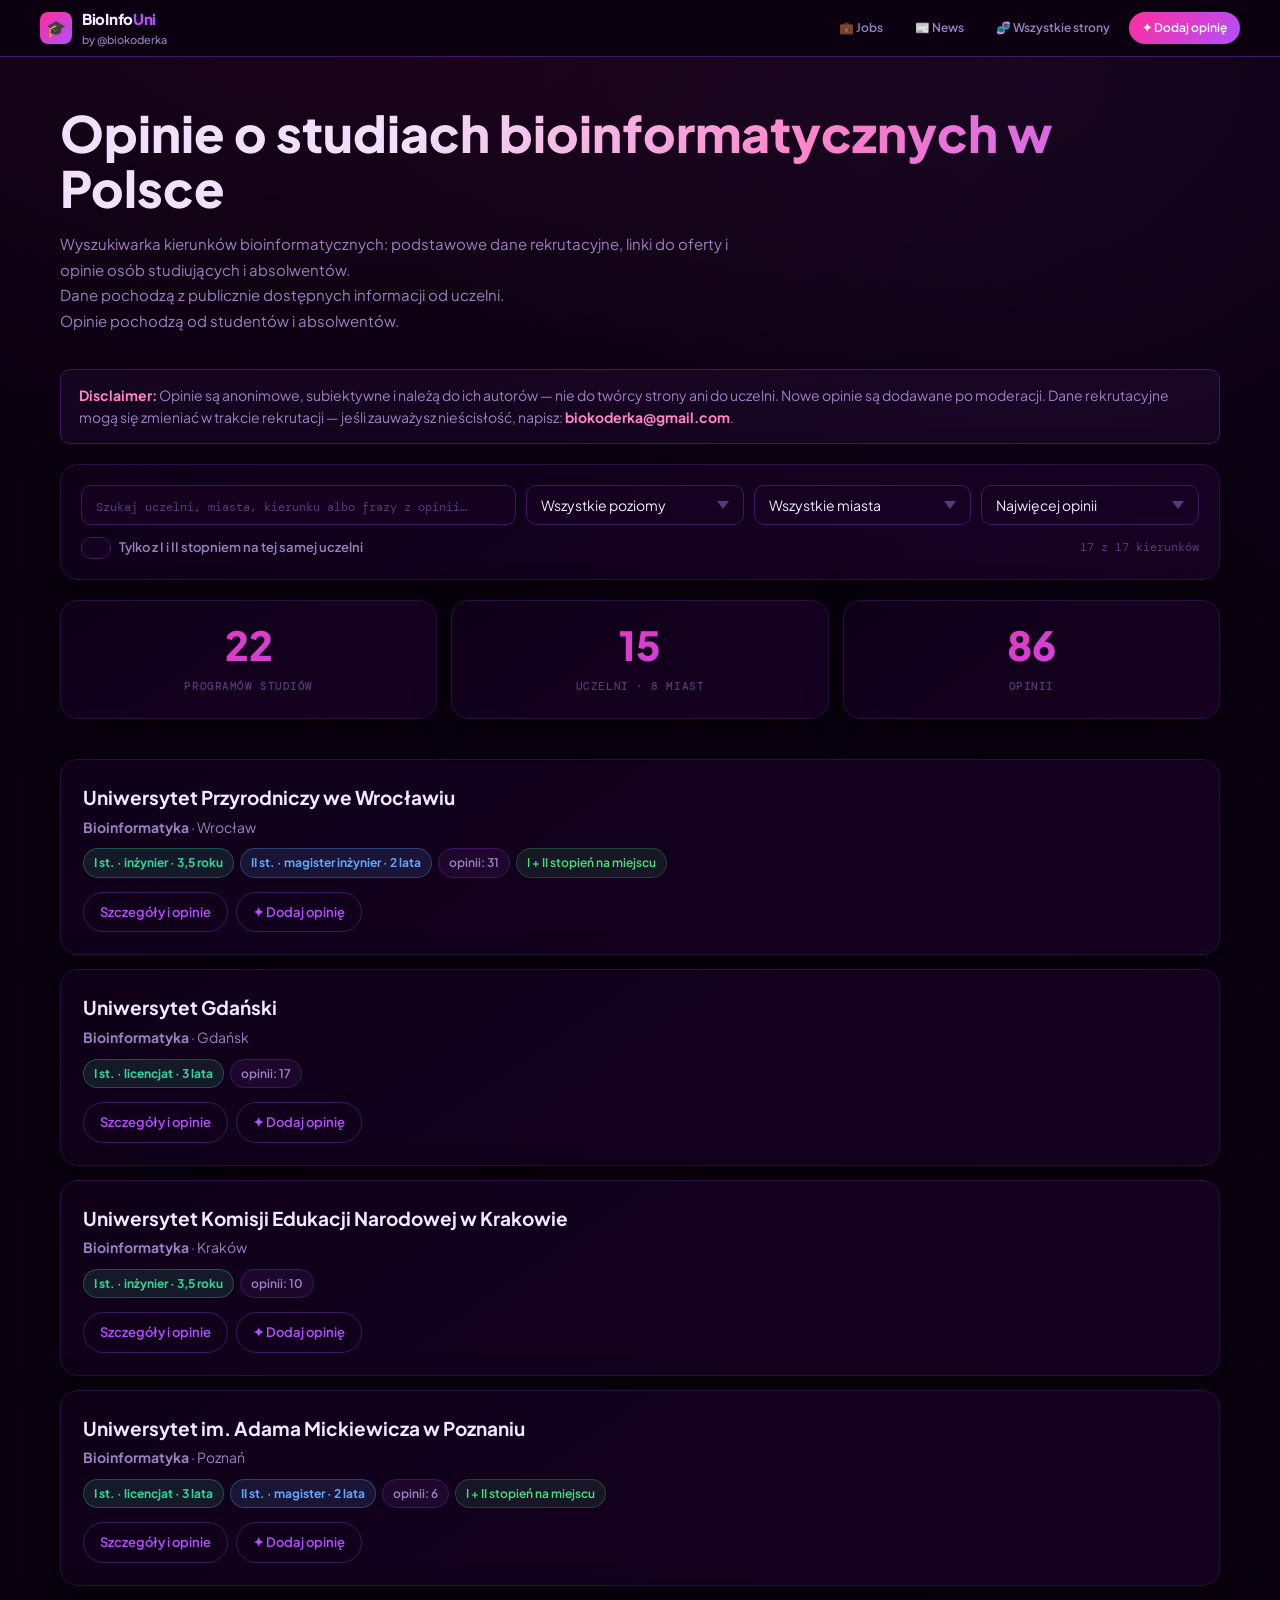
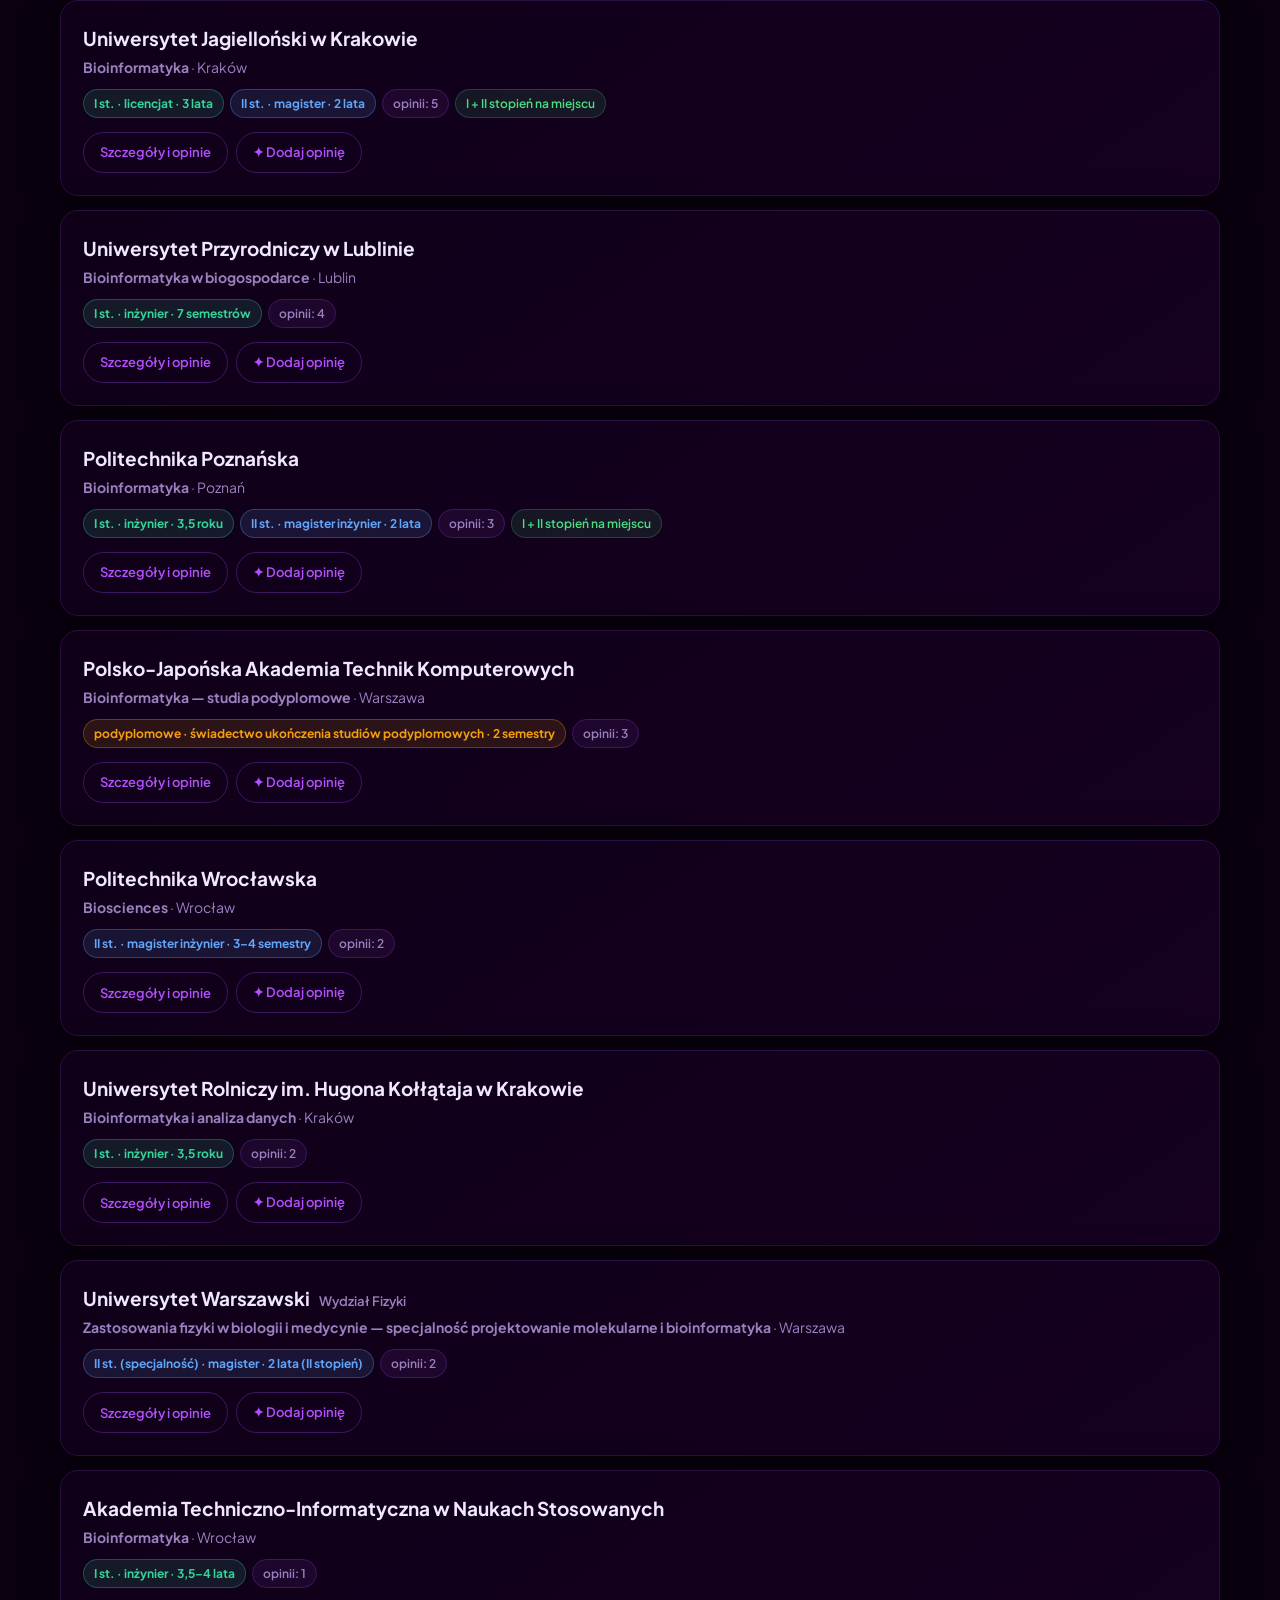
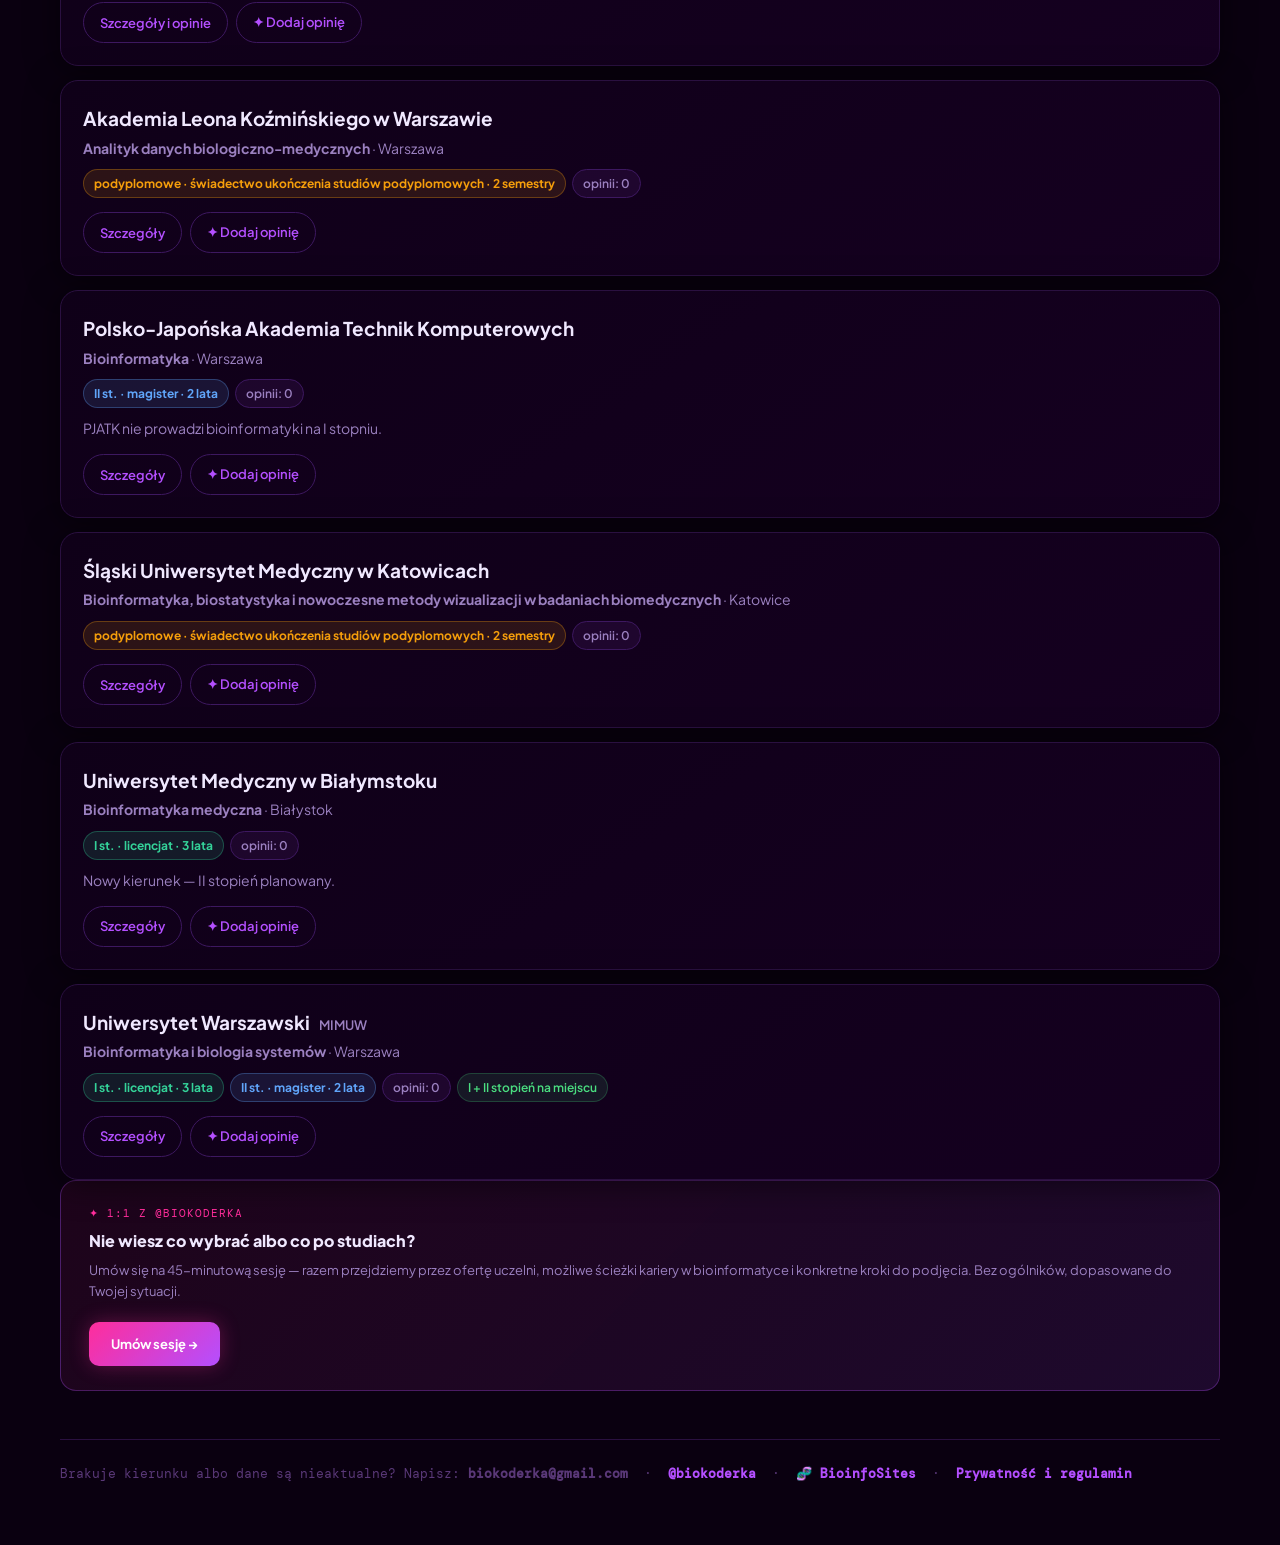
==== commit 1d5bc206: "Add files via upload" ====
--- a/index.html
+++ b/index.html
@@ -1,822 +1,46 @@
-<!DOCTYPE html>
-<html lang="pl">
-<head>
-<meta charset="UTF-8">
-<meta name="viewport" content="width=device-width, initial-scale=1.0">
-<title>BioinfoSites - bioinformatyka po polsku</title>
-<meta name="description" content="Trzy platformy dla polskiej bioinformatyki: oferty pracy, ogłoszenia społeczności i kierunki studiów - w jednym miejscu, budowane przez @biokoderka.">
+<!doctype html><html lang="pl"><head><meta charset="utf-8"><meta name="viewport" content="width=device-width,initial-scale=1"><title>Studia bioinformatyczne w Polsce — kierunki i opinie | BioInfoUni</title>
+<meta name="description" content="Gdzie studiować bioinformatykę w Polsce? Wszystkie kierunki I i II stopnia oraz studia podyplomowe: rekrutacja, programy, plany zajęć i anonimowe opinie studentów i absolwentów.">
+<link rel="canonical" href="https://biokoderka.github.io/bioinfo-uni/">
 <meta property="og:type" content="website">
-<meta property="og:title" content="BioinfoSites - bioinformatyka po polsku">
-<meta property="og:description" content="Trzy platformy dla polskiej bioinformatyki: oferty pracy, ogłoszenia społeczności i kierunki studiów - w jednym miejscu.">
-<meta property="og:url" content="https://biokoderka.github.io/bioinfosites/">
-<meta property="og:site_name" content="BioinfoSites">
+<meta property="og:site_name" content="BioInfoUni">
 <meta property="og:locale" content="pl_PL">
-<meta property="og:image" content="https://biokoderka.github.io/bioinfosites/og-image.png">
+<meta property="og:title" content="Studia bioinformatyczne w Polsce — kierunki i opinie | BioInfoUni">
+<meta property="og:description" content="Gdzie studiować bioinformatykę w Polsce? Wszystkie kierunki I i II stopnia oraz studia podyplomowe: rekrutacja, programy, plany zajęć i anonimowe opinie studentów i absolwentów.">
+<meta property="og:url" content="https://biokoderka.github.io/bioinfo-uni/">
+<meta property="og:image" content="https://biokoderka.github.io/bioinfo-uni/og-image.png">
 <meta property="og:image:width" content="1200">
 <meta property="og:image:height" content="630">
-<meta property="og:image:alt" content="BioinfoSites — praca, newsy i kierunki studiów dla polskiej bioinformatyki">
-<link rel="canonical" href="https://biokoderka.github.io/bioinfosites/">
+<meta name="twitter:card" content="summary_large_image">
 <meta name="theme-color" content="#0a0010">
-<meta name="twitter:card" content="summary_large_image">
-<meta name="twitter:title" content="BioinfoSites - bioinformatyka po polsku">
-<meta name="twitter:description" content="Trzy platformy dla polskiej bioinformatyki: oferty pracy, ogłoszenia społeczności i kierunki studiów.">
-<link rel="icon" href="data:image/svg+xml,%3Csvg xmlns='http://www.w3.org/2000/svg' viewBox='0 0 100 100'%3E%3Crect width='100' height='100' rx='22' fill='%230a0010'/%3E%3Ctext x='50' y='68' font-size='58' text-anchor='middle'%3E%F0%9F%A7%AC%3C/text%3E%3C/svg%3E">
-<script defer src="https://umami-rose-alpha.vercel.app/script.js" data-website-id="0f8a4bbd-7790-437c-912f-15149106ebab"></script>
-<link rel="preconnect" href="https://fonts.googleapis.com">
-<link href="https://fonts.googleapis.com/css2?family=Plus+Jakarta+Sans:wght@400;500;600;700;800&family=DM+Mono:wght@400;500&display=swap" rel="stylesheet">
-<script type="application/ld+json">
-{
-  "@context": "https://schema.org",
-  "@type": "WebSite",
-  "name": "BioinfoSites",
-  "url": "https://biokoderka.github.io/bioinfosites/",
-  "description": "Trzy platformy dla polskiej bioinformatyki: oferty pracy, ogłoszenia społeczności i kierunki studiów.",
-  "author": {
-    "@type": "Person",
-    "name": "Wiktoria Wilman",
-    "alternateName": "@biokoderka",
-    "sameAs": ["https://www.instagram.com/biokoderka", "https://github.com/biokoderka"]
-  }
-}
-</script>
-<style>
-  :root{
-    --bg:#0a0010; --bg2:#0f0018; --bg3:#150020;
-    --card:#150a24; --card2:#1c1032;
-    --border:#2a1040; --border2:#3d1860;
-    --magenta:#ff2d9b; --violet:#b44fff; --violet-dim:#7a30b8; --pink-soft:#ff85c8;
-    --text:#f0e8ff; --text2:#9b80c0; --muted:#5a3878;
-    --good:#4ade80; --warn:#fbbf24; --cyan:#06d6a0;
-  }
-  *{box-sizing:border-box;margin:0;padding:0;}
-  html{scroll-behavior:smooth;}
-  body{
-    background:var(--bg); color:var(--text);
-    font-family:'Plus Jakarta Sans',sans-serif;
-    -webkit-font-smoothing:antialiased;
-  }
-  .mono{font-family:'DM Mono',monospace;}
-  a{color:inherit;text-decoration:none;}
-  section{padding:0 6vw;}
-  img{max-width:100%;}
-
-  /* ================= TOP BANNER ================= */
-  #top-banner{
-    display:flex;align-items:center;justify-content:center;gap:10px;flex-wrap:wrap;text-align:center;
-    padding:10px 20px;font-size:13px;font-weight:600;
-    background:linear-gradient(90deg,var(--violet-dim),var(--magenta),var(--pink-soft));
-    color:#1a0014;
-  }
-  #top-banner a{text-decoration:underline;color:#1a0014;}
-  #top-banner .close{cursor:pointer;opacity:.7;font-weight:800;padding:0 4px;}
-  #top-banner .close:hover{opacity:1;}
-
-  /* ================= NAV ================= */
-  nav{
-    position:sticky;top:0;z-index:60;
-    display:flex;align-items:center;justify-content:space-between;
-    padding:20px 6vw;
-    background:rgba(10,0,16,.82); backdrop-filter:blur(10px);
-    border-bottom:1px solid var(--border);
-  }
-  .brand{display:flex;align-items:center;gap:10px;font-weight:800;font-size:19px;}
-  .brand .emoji{font-size:22px;}
-  .navlinks{display:flex;gap:30px;font-size:14px;color:var(--text2);}
-  .navlinks a{cursor:pointer;padding:6px 0;border-bottom:2px solid transparent;transition:.2s;}
-  .navlinks a:hover,.navlinks a.active{color:var(--text);border-color:var(--magenta);}
-  .hamburger{
-    display:none;background:none;border:1px solid var(--border2);border-radius:8px;
-    width:38px;height:38px;color:var(--text);font-size:18px;cursor:pointer;
-  }
-  .mobile-nav{
-    display:none;flex-direction:column;gap:2px;
-    background:var(--bg2);border-bottom:1px solid var(--border);
-    padding:8px 6vw 16px;
-  }
-  .mobile-nav.open{display:flex;}
-  .mobile-nav a{padding:12px 4px;font-size:15px;color:var(--text2);border-bottom:1px solid var(--border);}
-  .mobile-nav a:last-child{border-bottom:none;}
-
-  /* ================= HERO ================= */
-  .hero-outer{
-    position:relative;overflow:hidden;
-    background:var(--bg);
-    background-image:
-      radial-gradient(ellipse 60% 45% at 82% 5%, rgba(180,79,255,.16) 0%, transparent 70%),
-      radial-gradient(ellipse 45% 35% at 8% 95%, rgba(255,45,155,.12) 0%, transparent 65%);
-  }
-  .hero-grid{
-    display:grid;grid-template-columns:1.1fr .9fr;gap:40px;
-    max-width:1280px;margin:0 auto;padding:76px 6vw 50px;align-items:start;
-  }
-  .badge{
-    display:inline-flex;align-items:center;gap:8px;
-    font-family:'DM Mono',monospace;font-size:12px;letter-spacing:.03em;
-    color:var(--pink-soft);border:1px solid var(--border2);border-radius:100px;
-    padding:7px 16px;margin-bottom:24px;background:rgba(180,79,255,.06);
-  }
-  .badge::before{content:"✦";}
-  h1.hero-title{
-    font-size:clamp(42px,6vw,66px);font-weight:800;line-height:1.03;letter-spacing:-.02em;
-    background:linear-gradient(120deg,var(--text) 35%,var(--pink-soft) 70%,var(--violet) 100%);
-    -webkit-background-clip:text;-webkit-text-fill-color:transparent;background-clip:text;
-    margin-bottom:16px;
-  }
-  .hero-sub{font-size:19px;color:var(--text2);max-width:480px;line-height:1.55;margin-bottom:34px;}
-  .cta-row{display:flex;flex-wrap:wrap;gap:12px;margin-bottom:38px;}
-  .pill{
-    display:inline-flex;align-items:center;gap:8px;
-    padding:13px 22px;border-radius:100px;font-weight:600;font-size:14.5px;
-    background:#fff;color:var(--bg);border:none;cursor:pointer;transition:transform .15s;
-  }
-  .pill:hover{transform:translateY(-2px);}
-  .pill.ghost{background:transparent;color:var(--text);border:1px solid var(--border2);}
-  .pill.disabled{
-    background:transparent;color:var(--muted);border:1px dashed var(--border2);
-    cursor:not-allowed;pointer-events:none;
-  }
-  .pill .ic{font-size:16px;}
-  .stat-row{display:flex;gap:34px;}
-  .stat-row .stat b{display:block;font-size:24px;font-weight:800;color:var(--text);}
-  .stat-row .stat span{font-size:13px;color:var(--muted);}
-  .stat-row .sep{width:1px;background:var(--border2);}
-
-  /* floating cards */
-  .float-grid{display:grid;grid-template-columns:1fr 1fr;gap:16px;}
-  .fcard{
-    background:rgba(21,10,36,.75);border:1px solid var(--border);border-radius:16px;
-    padding:20px;backdrop-filter:blur(6px);
-  }
-  .fcard .head{display:flex;align-items:center;justify-content:space-between;margin-bottom:12px;}
-  .fcard .head .t{display:flex;align-items:center;gap:8px;font-weight:700;font-size:14.5px;}
-  .fcard .badge2{
-    font-family:'DM Mono',monospace;font-size:10.5px;padding:3px 9px;border-radius:100px;
-    background:var(--card-accent-bg);color:var(--card-accent);
-  }
-  .fcard ul{list-style:none;display:flex;flex-direction:column;gap:7px;}
-  .fcard li{display:flex;align-items:center;gap:8px;font-size:12.5px;color:var(--text2);}
-  .fcard li::before{content:"";width:6px;height:6px;border-radius:50%;background:var(--card-accent);flex-shrink:0;}
-  .fcard.jobs{--card-accent:var(--good);--card-accent-bg:rgba(74,222,128,.12);}
-  .fcard.news{--card-accent:var(--warn);--card-accent-bg:rgba(251,191,36,.12);}
-  .fcard.uni{--card-accent:var(--cyan);--card-accent-bg:rgba(6,214,160,.12);}
-  .fcard.ig{--card-accent:var(--magenta);--card-accent-bg:rgba(255,45,155,.14);}
-
-  .wave{display:block;width:100%;height:auto;margin-bottom:-2px;}
-
-  /* ================= FEATURE GRID ================= */
-  .section-inner{max-width:1280px;margin:0 auto;padding:60px 0 90px;}
-  .eyebrow{
-    font-family:'DM Mono',monospace;font-size:12px;letter-spacing:.08em;text-transform:uppercase;
-    color:var(--pink-soft);text-align:center;margin-bottom:10px;
-  }
-  h2.section-title{font-size:clamp(28px,4vw,40px);font-weight:800;text-align:center;margin-bottom:52px;letter-spacing:-.01em;}
-  .feat-grid{display:grid;grid-template-columns:repeat(4,1fr);gap:18px;}
-  .feat{
-    background:var(--card);border:1px solid var(--border);border-radius:18px;padding:26px;
-    display:flex;flex-direction:column;gap:12px;transition:border-color .2s,transform .2s;
-  }
-  .feat:hover{border-color:var(--f-accent);transform:translateY(-4px);}
-  .feat .ic{font-size:26px;}
-  .feat h3{font-size:17px;font-weight:700;}
-  .feat p{font-size:13.5px;color:var(--text2);line-height:1.55;flex:1;}
-  .feat .go{font-size:13.5px;font-weight:700;color:var(--f-accent);}
-  .stat-line{font-family:'DM Mono',monospace;font-size:11.5px;color:var(--text2);}
-
-  /* stats bar (headline numbers, like thebiologybro's blue bar) */
-  .stats-bar{
-    display:grid;grid-template-columns:repeat(4,1fr);
-    background:linear-gradient(120deg,var(--violet-dim),var(--magenta) 130%);
-    border-radius:20px;padding:34px 20px;box-shadow:0 20px 50px -20px rgba(255,45,155,.35);
-  }
-  .sb-stat{text-align:center;border-right:1px solid rgba(255,255,255,.22);}
-  .sb-stat:last-child{border-right:none;}
-  .sb-stat b{display:block;font-size:clamp(24px,3vw,34px);font-weight:800;color:#fff;}
-  .sb-stat > span{font-size:12.5px;color:rgba(255,255,255,.85);}
-  .feat.f1{--f-accent:var(--good);}
-  .feat.f2{--f-accent:var(--warn);}
-  .feat.f3{--f-accent:var(--cyan);}
-  .feat.f4{--f-accent:var(--magenta);}
-
-  /* ================= MISSION / ABOUT TEASER ================= */
-  .mission{background:var(--bg2);border-top:1px solid var(--border);border-bottom:1px solid var(--border);}
-  .mission-inner{max-width:1280px;margin:0 auto;padding:90px 0;}
-  .mission-grid{display:grid;grid-template-columns:1fr 1fr;gap:60px;align-items:start;}
-  .mission-left h2{font-size:clamp(28px,4vw,38px);font-weight:800;letter-spacing:-.01em;margin:10px 0 20px;}
-  .mission-left p{color:var(--text2);font-size:15.5px;line-height:1.75;margin-bottom:16px;max-width:480px;}
-  .mission-ctas{display:flex;align-items:center;gap:20px;flex-wrap:wrap;margin-top:26px;}
-  .mission-ctas .link-arrow{font-weight:700;font-size:14.5px;color:var(--pink-soft);}
-  .value-grid{display:flex;flex-direction:column;gap:16px;}
-  .value-card{
-    display:flex;gap:16px;background:var(--card);border:1px solid var(--border);
-    border-radius:16px;padding:22px;
-  }
-  .value-card .vic{
-    flex-shrink:0;width:40px;height:40px;border-radius:10px;
-    display:flex;align-items:center;justify-content:center;font-size:18px;
-    background:rgba(180,79,255,.14);
-  }
-  .value-card h4{font-size:16px;font-weight:700;margin-bottom:6px;}
-  .value-card p{font-size:13.5px;color:var(--text2);line-height:1.55;}
-
-  /* ---- full footer ---- */
-  footer.site-footer{background:var(--bg);border-top:1px solid var(--border);padding:64px 6vw 30px;}
-  .footer-grid{display:grid;grid-template-columns:1.6fr 1fr 1fr;gap:40px;max-width:1280px;margin:0 auto;padding-bottom:44px;}
-  .footer-brand{display:flex;align-items:center;gap:8px;font-weight:800;font-size:19px;margin-bottom:8px;}
-  .footer-tagline{color:var(--text2);font-size:14px;margin-bottom:20px;}
-  .footer-social{display:flex;gap:14px;}
-  .footer-social a{
-    width:36px;height:36px;border-radius:10px;border:1px solid var(--border2);
-    display:flex;align-items:center;justify-content:center;color:var(--text2);
-  }
-  .footer-social a:hover{color:var(--text);border-color:var(--magenta);}
-  .footer-col h5{font-size:13px;text-transform:uppercase;letter-spacing:.06em;color:var(--text2);margin-bottom:16px;}
-  .footer-col a{display:block;color:var(--text2);font-size:14px;margin-bottom:12px;cursor:pointer;}
-  .footer-col a:hover{color:var(--text);}
-  .footer-bottom{
-    max-width:1280px;margin:0 auto;padding-top:24px;border-top:1px solid var(--border);
-    color:var(--muted);font-size:12.5px;
-  }
-  @media (max-width:900px){
-    .mission-grid{grid-template-columns:1fr;}
-    .footer-grid{grid-template-columns:1fr;gap:32px;}
-  }
-
-  /* ---- detailed per-platform stats ---- */
-  .detail-section{border-top:1px solid var(--border);}
-  .detail-head{display:flex;align-items:baseline;justify-content:space-between;flex-wrap:wrap;gap:10px;margin-bottom:40px;}
-  .detail-head .htxt .eyebrow{text-align:left;margin-bottom:8px;}
-  .detail-head h2{font-size:clamp(24px,3.4vw,32px);font-weight:800;letter-spacing:-.01em;}
-  .detail-head .go{font-size:13.5px;font-weight:700;}
-  .bar-grid{display:grid;grid-template-columns:repeat(3,1fr);gap:20px;}
-  .bar-card{background:var(--card);border:1px solid var(--border);border-radius:18px;padding:26px;}
-  .bar-card h4{font-size:14px;font-weight:700;margin-bottom:18px;display:flex;align-items:center;gap:8px;}
-  .bar-row{margin-bottom:14px;}
-  .bar-row:last-child{margin-bottom:0;}
-  .bar-row .brow-top{display:flex;justify-content:space-between;font-size:12.5px;color:var(--text2);margin-bottom:5px;}
-  .bar-row .brow-top b{color:var(--text);font-family:'DM Mono',monospace;font-weight:500;}
-  .bar-track{height:6px;border-radius:100px;background:var(--bg3);overflow:hidden;}
-  .bar-fill{height:100%;border-radius:100px;background:var(--d-accent);}
-  .detail-section.jobs{--d-accent:var(--good);}
-  .detail-section.news{--d-accent:var(--warn);}
-  .detail-section.uni{--d-accent:var(--cyan);}
-
-  footer{
-    display:flex;align-items:center;justify-content:space-between;flex-wrap:wrap;gap:16px;
-    padding:34px 6vw;color:var(--muted);font-size:13px;
-  }
-  footer .fbrand{display:flex;align-items:center;gap:8px;font-weight:700;color:var(--text2);}
-  footer .flinks{display:flex;gap:20px;flex-wrap:wrap;}
-  footer .flinks a:hover{color:var(--text);}
-
-  /* ================= ABOUT PAGE ================= */
-  #about{display:none;}
-  #privacy{display:none;}
-  .about-hero{
-    background:var(--bg);
-    background-image:radial-gradient(ellipse 55% 45% at 85% 0%, rgba(255,45,155,.14) 0%, transparent 70%);
-    padding:70px 6vw 60px;
-  }
-  .about-inner{max-width:1000px;margin:0 auto;}
-  .back{display:inline-flex;align-items:center;gap:6px;color:var(--text2);font-size:13px;margin-bottom:34px;cursor:pointer;}
-  .back:hover{color:var(--text);}
-  .about-grid{display:grid;grid-template-columns:190px 1fr;gap:44px;align-items:start;}
-  .avatar{
-    width:170px;height:170px;border-radius:22px;
-    background:linear-gradient(155deg, rgba(255,45,155,.35), rgba(180,79,255,.3));
-    border:1px solid var(--border2);
-    display:flex;align-items:center;justify-content:center;
-    font-size:42px;font-weight:800;color:var(--text);
-  }
-  .about-grid h2{font-size:clamp(30px,4vw,42px);margin:0 0 14px;letter-spacing:-.01em;}
-  .about-grid .lead{color:var(--text2);font-size:16px;line-height:1.65;max-width:620px;margin:0 0 26px;}
-  .chips{display:flex;flex-wrap:wrap;gap:8px;margin-bottom:36px;}
-  .chip{border:1px solid var(--border2);border-radius:100px;padding:7px 14px;font-size:12.5px;color:var(--text2);font-family:'DM Mono',monospace;}
-  .subcards{display:grid;grid-template-columns:1fr 1fr;gap:16px;}
-  .subcard{background:var(--card);border:1px solid var(--border);border-radius:16px;padding:24px;}
-  .subcard h4{margin:0 0 8px;font-size:16px;}
-  .subcard p{margin:0 0 16px;color:var(--text2);font-size:13.5px;line-height:1.55;}
-
-  @media (max-width:900px){
-    .hero-grid{grid-template-columns:1fr;padding-bottom:70px;}
-    .navlinks{display:none;}
-    .hamburger{display:block;}
-    .feat-grid{grid-template-columns:1fr 1fr;}
-    .bar-grid{grid-template-columns:1fr;}
-    .about-grid{grid-template-columns:1fr;}
-    .avatar{width:110px;height:110px;font-size:30px;}
-    .subcards{grid-template-columns:1fr;}
-  }
-  @media (max-width:560px){
-    .feat-grid{grid-template-columns:1fr;}
-    .float-grid{grid-template-columns:1fr;}
-    .stat-row{gap:20px;}
-    .stats-bar{grid-template-columns:1fr 1fr;row-gap:22px;}
-    .sb-stat:nth-child(2){border-right:none;}
-  }
-  @media (prefers-reduced-motion: reduce){*{transition:none !important;}}
-
-  .src-list{list-style:none;display:grid;gap:10px;margin:4px 0 12px}
-  .src-list li{display:flex;flex-direction:column;gap:2px;font-size:13px}
-  .src-list b{color:var(--text);font-weight:700}
-  .src-list span{color:var(--text2)}
-  .src-note{font-size:12px;color:var(--muted);font-family:'DM Mono',monospace}
-  .stats-updated{text-align:center;font-size:11px;color:var(--muted);margin:14px 0 0;min-height:1em}
-
-  .newsletter-inner{display:flex;align-items:center;justify-content:space-between;gap:28px;flex-wrap:wrap;
-    border:1px solid var(--border2);border-radius:22px;background:linear-gradient(135deg,rgba(255,45,155,.08),rgba(180,79,255,.12));
-    padding:36px 40px!important;margin-top:0;margin-bottom:0}
-  
-  .nl-cta{background:linear-gradient(135deg,var(--magenta),var(--violet))!important;color:#fff!important;border:none!important;box-shadow:0 0 28px rgba(255,45,155,.35)}
-  nav .navlinks a.nl-nav{color:var(--pink-soft)}
-  .newsletter-inner h2{font-size:clamp(24px,3.4vw,34px);font-weight:800;margin:6px 0 10px}
-  .newsletter-inner p{color:var(--text2);max-width:560px;line-height:1.7}
-  @media(max-width:640px){.newsletter-inner{padding:26px 22px!important}}
-</style>
-</head>
-<body>
-
-<div id="top-banner">
-  ✦ Nie wiesz, jak możesz znaleźć idealną pracę w bioinformatyce? Umów 90-min konsultację z <b>@biokoderka</b>
-  <a href="https://www.naffy.io/biokoderka/konsultacja-kariery-bioinformatycznej" target="_blank" rel="noopener">Umów sesję →</a>
-  <span class="close" onclick="this.parentElement.style.display='none'">✕</span>
+<link rel="icon" href="data:image/svg+xml,%3Csvg xmlns='http://www.w3.org/2000/svg' viewBox='0 0 100 100'%3E%3Crect width='100' height='100' rx='22' fill='%230a0010'/%3E%3Ctext x='50' y='68' font-size='58' text-anchor='middle'%3E%F0%9F%8E%93%3C/text%3E%3C/svg%3E">
+<script defer src="https://umami-rose-alpha.vercel.app/script.js" data-website-id="0f8a4bbd-7790-437c-912f-15149106ebab"></script><link rel="preconnect" href="https://fonts.googleapis.com"><link rel="preconnect" href="https://fonts.gstatic.com" crossorigin><link href="https://fonts.googleapis.com/css2?family=Plus+Jakarta+Sans:wght@400;500;600;700;800&family=DM+Mono:wght@400;500&display=swap" rel="stylesheet"><link rel="stylesheet" href="style.css?v=9">
+</head><body>
+<header>
+  <div class="header-inner">
+    <a class="logo" href="index.html">
+      <div class="logo-icon">🎓</div>
+      <div>
+        <div class="logo-text">BioInfo<span>Uni</span></div>
+        <div class="logo-sub">by @biokoderka</div>
+      </div>
+    </a>
+    <nav class="header-nav">
+      <a href="https://biokoderka.github.io/bioinfo-jobs/">💼 Jobs</a>
+      <a href="https://biokoderka.github.io/bioinfo-news/">📰 News</a>
+      <a href="https://biokoderka.github.io/bioinfosites/">🧬 Wszystkie strony</a>
+      <a href="submit.html" class="cta">✦ Dodaj opinię</a>
+    </nav>
+  </div>
+</header>
+<div class="wrap"><header class="hero"><h1>Opinie o studiach bioinformatycznych w Polsce</h1><p>Wyszukiwarka kierunków bioinformatycznych: podstawowe dane rekrutacyjne, linki do oferty i opinie osób studiujących i absolwentów.<br>Dane pochodzą z publicznie dostępnych informacji od uczelni.<br>Opinie pochodzą od studentów i absolwentów.</p></header><section class="notice"><strong>Disclaimer:</strong> Opinie są anonimowe, subiektywne i należą do ich autorów — nie do twórcy strony ani do uczelni. Nowe opinie są dodawane po moderacji. Dane rekrutacyjne mogą się zmieniać w trakcie rekrutacji — jeśli zauważysz nieścisłość, napisz: <strong>biokoderka@gmail.com</strong>.</section><section class="panel"><div class="filters"><input id="q" placeholder="Szukaj uczelni, miasta, kierunku albo frazy z opinii…" aria-label="Szukaj"><select id="type" aria-label="Poziom studiów"><option value="">Wszystkie poziomy</option><option value="I">I stopień</option><option value="II">II stopień</option><option value="podyplomowe">Studia podyplomowe</option></select><select id="city" aria-label="Miasto"><option value="">Wszystkie miasta</option></select><select id="sort" aria-label="Sortowanie"><option value="reviews">Najwięcej opinii</option><option value="name">Alfabetycznie</option><option value="city">Wg miasta</option></select></div><div class="filter-row"><label class="check"><input type="checkbox" id="path"> Tylko z I i II stopniem na tej samej uczelni</label><span id="count"></span></div></section><section class="grid" id="top"></section><section class="cards" id="cards"></section>
+<div style="margin:0 0 20px;background:linear-gradient(135deg,rgba(255,45,155,.08),rgba(180,79,255,.12));border:1px solid rgba(180,79,255,.3);border-radius:16px;padding:24px 28px;display:flex;align-items:center;justify-content:space-between;gap:20px;flex-wrap:wrap;">
+  <div>
+    <div style="font-size:11px;font-family:'DM Mono',monospace;color:var(--magenta);letter-spacing:1px;text-transform:uppercase;margin-bottom:6px;">✦ 1:1 z @biokoderka</div>
+    <div style="font-size:16px;font-weight:800;color:var(--text);margin-bottom:6px;">Nie wiesz co wybrać albo co po studiach?</div>
+    <div style="font-size:13px;color:var(--text2);line-height:1.6;">Umów się na 45-minutową sesję — razem przejdziemy przez ofertę uczelni, możliwe ścieżki kariery w bioinformatyce i konkretne kroki do podjęcia. Bez ogólników, dopasowane do Twojej sytuacji.</div>
+  </div>
+  <a href="https://www.naffy.io/biokoderka/konsultacja-kariery-bioinformatycznej" target="_blank" rel="noopener" style="flex-shrink:0;background:linear-gradient(135deg,var(--magenta),var(--violet));color:#fff;font-family:'Plus Jakarta Sans',sans-serif;font-size:13px;font-weight:700;padding:12px 22px;border-radius:10px;text-decoration:none;box-shadow:0 0 20px rgba(255,45,155,.3);transition:all .18s;white-space:nowrap;" onmouseover="this.style.boxShadow='0 0 32px rgba(255,45,155,.5)'" onmouseout="this.style.boxShadow='0 0 20px rgba(255,45,155,.3)'">
+    Umów sesję →
+  </a>
 </div>
-
-<nav>
-  <div class="brand"><span class="emoji">🧬</span> BioinfoSites</div>
-  <div class="navlinks">
-    <a href="#home" id="nav-home" onclick="showPage('home')" class="active">Home</a>
-    <a href="https://biokoderka.github.io/bioinfo-jobs/" target="_blank" rel="noopener">Praca</a>
-    <a href="https://biokoderka.github.io/bioinfo-news" target="_blank" rel="noopener">Ogłoszenia</a>
-    <a href="https://biokoderka.github.io/bioinfo-uni" target="_blank" rel="noopener">Kierunki</a>
-    <a href="https://biokoderka.beehiiv.com/" class="nl-nav" target="_blank" rel="noopener" data-umami-event="newsletter-click">📬 Newsletter</a>
-    <a href="#about" id="nav-about" onclick="showPage('about')">O mnie</a>
-  </div>
-  <button class="hamburger" onclick="toggleMobileNav()" aria-label="Menu">☰</button>
-</nav>
-<div class="mobile-nav" id="mobile-nav">
-  <a href="#home" onclick="showPage('home');toggleMobileNav();">Home</a>
-  <a href="https://biokoderka.github.io/bioinfo-jobs/" target="_blank" rel="noopener">Praca - BioInfoJobs</a>
-  <a href="https://biokoderka.github.io/bioinfo-news" target="_blank" rel="noopener">Ogłoszenia - BioInfoNews</a>
-  <a href="https://biokoderka.github.io/bioinfo-uni" target="_blank" rel="noopener">Kierunki - BioInfoUni</a>
-  <a href="https://biokoderka.beehiiv.com/" target="_blank" rel="noopener" data-umami-event="newsletter-click">📬 Newsletter</a>
-  <a href="#about" onclick="showPage('about');toggleMobileNav();">O mnie</a>
-</div>
-
-<!-- ========================= HOME ========================= -->
-<div id="home">
-
-<div class="hero-outer">
-  <div class="hero-grid">
-    <div>
-      <div class="badge">społeczność bioinformatyczna po polsku</div>
-      <h1 class="hero-title">BioinfoSites</h1>
-      <p class="hero-sub">Trzy platformy dla polskiej bioinformatyki - praca, newsy i kierunki studiów.</p>
-      <div class="cta-row">
-        <a class="pill" href="https://biokoderka.github.io/bioinfo-jobs/" target="_blank" rel="noopener"><span class="ic">🧬</span> BioInfoJobs</a>
-        <a class="pill" href="https://biokoderka.github.io/bioinfo-news" target="_blank" rel="noopener"><span class="ic">📌</span> BioInfoNews</a>
-        <a class="pill" href="https://biokoderka.github.io/bioinfo-uni" target="_blank" rel="noopener"><span class="ic">🎓</span> BioInfoUni</a>
-        <a class="pill nl-cta" href="https://biokoderka.beehiiv.com/" target="_blank" rel="noopener" data-umami-event="newsletter-click"><span class="ic">📬</span> Newsletter</a>
-        <a class="pill ghost" href="#about" onclick="showPage('about')"><span class="ic">✦</span> O mnie</a>
-      </div>
-      <div class="stat-row">
-        <div class="stat"><b>3</b><span>Platformy</span></div>
-        <div class="sep"></div>
-        <div class="stat"><b>5K+</b><span>na @biokoderka</span></div>
-        <div class="sep"></div>
-        <div class="stat"><b>2020</b><span>Edukujemy o bioinfo od</span></div>
-      </div>
-    </div>
-
-    <div class="float-grid">
-      <div class="fcard jobs">
-        <div class="head"><div class="t">🧬 BioInfoJobs</div><div class="badge2"><span data-stat="jobs.total">235</span> ofert</div></div>
-        <ul><li>Bioinfo • Dane • Polska / Europa / USA / zdalnie</li><li>Nowe oferty co poniedziałek</li><li>Job Match i Career Compass — darmowe dopasowanie ofert i audyt kompetencji</li></ul>
-      </div>
-      <div class="fcard news">
-        <div class="head"><div class="t">📌 BioInfoNews</div><div class="badge2"><span data-stat="news.board_total">113</span> wpisów</div></div>
-        <ul><li>Meetupy, kursy i projekty do współpracy</li><li>Codzienny przegląd preprintów i narzędzi</li></ul>
-      </div>
-      <div class="fcard uni">
-        <div class="head"><div class="t">🎓 BioInfoUni</div><div class="badge2"><span data-stat="uni.programs">22</span> programy</div></div>
-        <ul><li>Wyszukiwarka kierunków</li><li>Opinie studentów i absolwentów</li></ul>
-      </div>
-      <div class="fcard ig">
-        <div class="head"><div class="t">✦ @biokoderka</div><div class="badge2">5K+</div></div>
-        <ul><li>Instagram • O pracy w bioinfo</li><li>Codzienność na pracy zdalnej</li></ul>
-      </div>
-    </div>
-  </div>
-
-  <svg class="wave" viewBox="0 0 1440 90" preserveAspectRatio="none" xmlns="http://www.w3.org/2000/svg">
-    <path d="M0,40 C280,90 480,0 760,30 C1040,60 1200,10 1440,45 L1440,90 L0,90 Z" fill="#150020"/>
-  </svg>
-</div>
-
-<section style="background:var(--bg3);">
-  <div class="section-inner" style="padding-bottom:0;">
-    <div class="stats-bar">
-      <div class="sb-stat"><b><span data-stat="jobs.total">235</span></b><span>Aktywnych ofert pracy</span></div>
-      <div class="sb-stat"><b><span data-stat="news.board_total">113</span></b><span>Wydarzeń, kursów i projektów</span></div>
-      <div class="sb-stat"><b><span data-stat="uni.programs">22</span></b><span>Programy studiów</span></div>
-      <div class="sb-stat"><b><span data-stat="uni.reviews">86</span></b><span>Opinii studentów</span></div>
-    </div>
-    <p class="stats-updated mono" id="stats-updated"></p>
-  </div>
-</section>
-
-<!-- ===== Newsletter ===== -->
-<section class="newsletter-band" style="background:var(--bg3);">
-  <div class="section-inner" style="padding-top:28px;padding-bottom:12px;">
-  <div class="newsletter-inner">
-    <div>
-      <div class="eyebrow" style="text-align:left;">newsletter</div>
-      <h2>Bio &amp; tech raz w tygodniu</h2>
-      <p>Najciekawsze nowości z biologii, bioinformatyki i technologii — z publikacji, preprintów i nowych narzędzi. Po polsku, prosto do skrzynki.</p>
-    </div>
-    <a class="pill nl-cta" href="https://biokoderka.beehiiv.com/" target="_blank" rel="noopener" data-umami-event="newsletter-click">📬 Zapisz się za darmo →</a>
-  </div>
-  </div>
-</section>
-
-
-<section style="background:var(--bg3);">
-  <div class="section-inner" style="padding-top:56px;">
-    <div class="eyebrow">wszystko, czego szukasz</div>
-    <h2 class="section-title">Bioinformatyka w jednym miejscu</h2>
-    <div class="feat-grid">
-      <div class="feat f1">
-        <div class="ic">🧬</div>
-        <h3>BioInfoJobs</h3>
-        <p>Cotygodniowy przegląd ofert pracy z JobRxiv, stron kariery firm biotech, Hire Omics i ofert dodawanych ręcznie - z filtrami regionu, sektora i poziomu. Plus dwa darmowe quizy: <b>Job Match</b> dopasuje oferty do Twoich umiejętności, a <b>Career Compass</b> pokaże mocne strony, luki do nadrobienia i co się zmieni, gdy się rozwiniesz.</p>
-        <div class="stat-line">📊 <span data-stat="jobs.total">235</span> aktywnych ofert · <span data-stat="jobs.geo.Europe">90</span> w Europie · <span data-stat="jobs.geo.USA">81</span> w USA</div>
-        <div style="display:flex;gap:14px;flex-wrap:wrap;">
-          <a class="go" href="https://biokoderka.github.io/bioinfo-jobs/" target="_blank" rel="noopener">Zobacz oferty →</a>
-          <a class="go" href="https://biokoderka.github.io/bioinfo-jobs/match.html" target="_blank" rel="noopener">🎯 Job Match →</a>
-          <a class="go" href="https://biokoderka.github.io/bioinfo-jobs/career.html" target="_blank" rel="noopener">🧭 Career Compass →</a>
-        </div>
-      </div>
-      <div class="feat f2">
-        <div class="ic">📌</div>
-        <h3>BioInfoNews</h3>
-        <p>Tablica ogłoszeń społeczności - meetupy, konferencje, kursy i projekty do współpracy - plus codziennie aktualizowany przegląd preprintów, publikacji i nowych wersji narzędzi.</p>
-        <div class="stat-line">📊 <span data-stat="news.board_types.Meetupy">12</span> wydarzeń · <span data-stat="news.board_courses_total">90</span> kursów · <span data-stat="news.research_total">161</span> newsów z 30 dni</div>
-        <a class="go" href="https://biokoderka.github.io/bioinfo-news" target="_blank" rel="noopener">Przejrzyj newsy →</a>
-      </div>
-      <div class="feat f3">
-        <div class="ic">🎓</div>
-        <h3>BioInfoUni</h3>
-        <p>Wyszukiwarka kierunków bioinformatycznych w Polsce - dane rekrutacyjne, plany zajęć i prawdziwe opinie studentów.</p>
-        <div class="stat-line">📊 <span data-stat="uni.kierunki">17</span> kierunków · <span data-stat="uni.universities">15</span> uczelni · <span data-stat="uni.reviews">86</span> opinii</div>
-        <a class="go" href="https://biokoderka.github.io/bioinfo-uni" target="_blank" rel="noopener">Znajdź kierunek →</a>
-      </div>
-      <div class="feat f4">
-        <div class="ic">✦</div>
-        <h3>@biokoderka</h3>
-        <p>Społeczność na Instagramie i TikToku - bioinformatyka po polsku, kariera w MedTechu i narzędzia AI dla naukowców.</p>
-        <div class="stat-line">📊 5K+ obserwujących · od 2020</div>
-        <a class="go" href="https://www.instagram.com/biokoderka" target="_blank" rel="noopener">Obserwuj →</a>
-      </div>
-    </div>
-  </div>
-</section>
-
-
-
-<!-- ===== BioInfoJobs w liczbach ===== -->
-<section class="detail-section jobs" style="background:var(--bg3);">
-  <div class="section-inner">
-    <div class="detail-head">
-      <div class="htxt">
-        <div class="eyebrow">bioinfojobs w liczbach</div>
-        <h2><span data-stat="jobs.total">235</span> aktywnych ofert pracy, aktualizowane co tydzień</h2>
-      </div>
-      <a class="go" style="color:var(--good);" href="https://biokoderka.github.io/bioinfo-jobs/" target="_blank" rel="noopener">Przeglądaj oferty →</a>
-    </div>
-    <div class="bar-grid">
-      <div class="bar-card" data-stat-group="jobs.geo">
-        <h4>📍 Regiony</h4>
-        <div class="bar-row"><div class="brow-top"><span>USA</span><b data-stat="jobs.geo.USA">81</b></div><div class="bar-track"><div class="bar-fill" data-stat-bar="jobs.geo.USA" style="width:100%;"></div></div></div>
-        <div class="bar-row"><div class="brow-top"><span>Europa</span><b data-stat="jobs.geo.Europe">90</b></div><div class="bar-track"><div class="bar-fill" data-stat-bar="jobs.geo.Europe" style="width:77%;"></div></div></div>
-        <div class="bar-row"><div class="brow-top"><span>Inne</span><b data-stat="jobs.geo.Other">53</b></div><div class="bar-track"><div class="bar-fill" data-stat-bar="jobs.geo.Other" style="width:40%;"></div></div></div>
-        <div class="bar-row"><div class="brow-top"><span>Zdalnie</span><b data-stat="jobs.geo.Remote">11</b></div><div class="bar-track"><div class="bar-fill" data-stat-bar="jobs.geo.Remote" style="width:20%;"></div></div></div>
-        <div class="bar-row"><div class="brow-top"><span>Polska</span><b data-stat="jobs.geo.Poland">0</b></div><div class="bar-track"><div class="bar-fill" data-stat-bar="jobs.geo.Poland" style="width:12%;"></div></div></div>
-      </div>
-      <div class="bar-card" data-stat-group="jobs.sector">
-        <h4>🏢 Sektory</h4>
-        <div class="bar-row"><div class="brow-top"><span>Pharma/Biotech</span><b data-stat="jobs.sector.Pharma/Biotech">93</b></div><div class="bar-track"><div class="bar-fill" data-stat-bar="jobs.sector.Pharma/Biotech" style="width:100%;"></div></div></div>
-        <div class="bar-row"><div class="brow-top"><span>Academia</span><b data-stat="jobs.sector.Academia">99</b></div><div class="bar-track"><div class="bar-fill" data-stat-bar="jobs.sector.Academia" style="width:60%;"></div></div></div>
-        <div class="bar-row"><div class="brow-top"><span>Clinical</span><b data-stat="jobs.sector.Clinical">31</b></div><div class="bar-track"><div class="bar-fill" data-stat-bar="jobs.sector.Clinical" style="width:26%;"></div></div></div>
-        <div class="bar-row"><div class="brow-top"><span>Startup</span><b data-stat="jobs.sector.Startup">11</b></div><div class="bar-track"><div class="bar-fill" data-stat-bar="jobs.sector.Startup" style="width:4%;"></div></div></div>
-      </div>
-      <div class="bar-card" data-stat-group="jobs.seniority">
-        <h4>🎓 Poziom doświadczenia</h4>
-        <div class="bar-row"><div class="brow-top"><span>Mid</span><b data-stat="jobs.seniority.Mid">124</b></div><div class="bar-track"><div class="bar-fill" data-stat-bar="jobs.seniority.Mid" style="width:100%;"></div></div></div>
-        <div class="bar-row"><div class="brow-top"><span>Senior</span><b data-stat="jobs.seniority.Senior">52</b></div><div class="bar-track"><div class="bar-fill" data-stat-bar="jobs.seniority.Senior" style="width:57%;"></div></div></div>
-        <div class="bar-row"><div class="brow-top"><span>PostDoc</span><b data-stat="jobs.seniority.PostDoc">44</b></div><div class="bar-track"><div class="bar-fill" data-stat-bar="jobs.seniority.PostDoc" style="width:30%;"></div></div></div>
-        <div class="bar-row"><div class="brow-top"><span>PI/Lead</span><b data-stat="jobs.seniority.PI/Lead">13</b></div><div class="bar-track"><div class="bar-fill" data-stat-bar="jobs.seniority.PI/Lead" style="width:7%;"></div></div></div>
-      </div>
-    </div>
-  </div>
-</section>
-
-<!-- ===== BioInfoNews w liczbach ===== -->
-<section class="detail-section news" style="background:var(--bg3);">
-  <div class="section-inner">
-    <div class="detail-head">
-      <div class="htxt">
-        <div class="eyebrow">bioinfonews w liczbach</div>
-        <h2><span data-stat="news.board_total">113</span> aktywnych wpisów na tablicy, <span data-stat="news.research_total">161</span> newsów z ostatnich 30 dni</h2>
-      </div>
-      <a class="go" style="color:var(--warn);" href="https://biokoderka.github.io/bioinfo-news" target="_blank" rel="noopener">Wejdź na tablicę →</a>
-    </div>
-    <div class="bar-grid">
-      <div class="bar-card" data-stat-group="news.board_types">
-        <h4>📋 Tablica społeczności (<span data-stat="news.board_total">113</span> aktywnych)</h4>
-        <div class="bar-row"><div class="brow-top"><span>Kursy stałe</span><b data-stat="news.board_types.Kursy stałe">84</b></div><div class="bar-track"><div class="bar-fill" data-stat-bar="news.board_types.Kursy stałe" style="width:100%;"></div></div></div>
-        <div class="bar-row"><div class="brow-top"><span>Meetupy</span><b data-stat="news.board_types.Meetupy">12</b></div><div class="bar-track"><div class="bar-fill" data-stat-bar="news.board_types.Meetupy" style="width:65%;"></div></div></div>
-        <div class="bar-row"><div class="brow-top"><span>Inne inicjatywy</span><b data-stat="news.board_types.Inne inicjatywy">6</b></div><div class="bar-track"><div class="bar-fill" data-stat-bar="news.board_types.Inne inicjatywy" style="width:15%;"></div></div></div>
-        <div class="bar-row"><div class="brow-top"><span>Kursy z terminem</span><b data-stat="news.board_types.Kursy z terminem">6</b></div><div class="bar-track"><div class="bar-fill" data-stat-bar="news.board_types.Kursy z terminem" style="width:12%;"></div></div></div>
-        <div class="bar-row"><div class="brow-top"><span>Projekty</span><b data-stat="news.board_types.Projekty">5</b></div><div class="bar-track"><div class="bar-fill" data-stat-bar="news.board_types.Projekty" style="width:9%;"></div></div></div>
-      </div>
-      <div class="bar-card" data-stat-group="news.research_types">
-        <h4>📄 Newsy z 30 dni (<span data-stat="news.research_total">161</span> wpisów)</h4>
-        <div class="bar-row"><div class="brow-top"><span>Artykuły / preprinty</span><b data-stat="news.research_types.Artykuły / preprinty">140</b></div><div class="bar-track"><div class="bar-fill" data-stat-bar="news.research_types.Artykuły / preprinty" style="width:100%;"></div></div></div>
-        <div class="bar-row"><div class="brow-top"><span>Narzędzia</span><b data-stat="news.research_types.Narzędzia">21</b></div><div class="bar-track"><div class="bar-fill" data-stat-bar="news.research_types.Narzędzia" style="width:25%;"></div></div></div>
-        <div class="bar-row"><div class="brow-top"><span>Granty</span><b data-stat="news.research_types.Granty">0</b></div><div class="bar-track"><div class="bar-fill" data-stat-bar="news.research_types.Granty" style="width:12%;"></div></div></div>
-      </div>
-      <div class="bar-card">
-        <h4>✦ Skąd są newsy</h4>
-          <ul class="src-list">
-            <li><b>Preprinty</b><span>bioRxiv, medRxiv, arXiv q-bio</span></li>
-            <li><b>Publikacje</b><span>Europe PMC — Bioinformatics, Genome Research, PLOS Comp Bio i inne</span></li>
-            <li><b>Narzędzia</b><span>GitHub Releases, PyPI, Zenodo</span></li>
-            <li><b>Granty</b><span>NIH RePORTER</span></li>
-            <li><b>Polska</b><span>Nauka w Polsce (PAP)</span></li>
-          </ul>
-          <p class="src-note">Pobierane automatycznie codziennie rano i tagowane tematycznie.</p>
-        </div>
-    </div>
-  </div>
-</section>
-
-<!-- ===== BioInfoUni w liczbach ===== -->
-<section class="detail-section uni" style="background:var(--bg3);">
-  <div class="section-inner">
-    <div class="detail-head">
-      <div class="htxt">
-        <div class="eyebrow">bioinfouni w liczbach</div>
-        <h2><span data-stat="uni.kierunki">17</span> kierunków, <span data-stat="uni.universities">15</span> uczelni, <span data-stat="uni.cities_count">8</span> miast</h2>
-      </div>
-      <a class="go" style="color:var(--cyan);" href="https://biokoderka.github.io/bioinfo-uni" target="_blank" rel="noopener">Znajdź kierunek →</a>
-    </div>
-    <div class="bar-grid">
-      <div class="bar-card" data-stat-group="uni.cities">
-        <h4>📍 Miasta</h4>
-        <div class="bar-row"><div class="brow-top"><span>Warszawa</span><b data-stat="uni.cities.Warszawa">6</b></div><div class="bar-track"><div class="bar-fill" data-stat-bar="uni.cities.Warszawa" style="width:100%;"></div></div></div>
-        <div class="bar-row"><div class="brow-top"><span>Kraków</span><b data-stat="uni.cities.Kraków">4</b></div><div class="bar-track"><div class="bar-fill" data-stat-bar="uni.cities.Kraków" style="width:50%;"></div></div></div>
-        <div class="bar-row"><div class="brow-top"><span>Poznań</span><b data-stat="uni.cities.Poznań">4</b></div><div class="bar-track"><div class="bar-fill" data-stat-bar="uni.cities.Poznań" style="width:50%;"></div></div></div>
-        <div class="bar-row"><div class="brow-top"><span>Wrocław</span><b data-stat="uni.cities.Wrocław">4</b></div><div class="bar-track"><div class="bar-fill" data-stat-bar="uni.cities.Wrocław" style="width:50%;"></div></div></div>
-        <div class="bar-row"><div class="brow-top"><span>Pozostałe miasta</span><b data-stat="uni.cities.Inne miasta">4</b></div><div class="bar-track"><div class="bar-fill" data-stat-bar="uni.cities.Inne miasta" style="width:13%;"></div></div></div>
-      </div>
-      <div class="bar-card" data-stat-group="uni.levels">
-        <h4>🎓 Poziom studiów</h4>
-        <div class="bar-row"><div class="brow-top"><span>I stopień</span><b data-stat="uni.levels.I stopień">11</b></div><div class="bar-track"><div class="bar-fill" data-stat-bar="uni.levels.I stopień" style="width:100%;"></div></div></div>
-        <div class="bar-row"><div class="brow-top"><span>II stopień</span><b data-stat="uni.levels.II stopień">8</b></div><div class="bar-track"><div class="bar-fill" data-stat-bar="uni.levels.II stopień" style="width:67%;"></div></div></div>
-        <div class="bar-row"><div class="brow-top"><span>Studia podyplomowe</span><b data-stat="uni.levels.Studia podyplomowe">3</b></div><div class="bar-track"><div class="bar-fill" data-stat-bar="uni.levels.Studia podyplomowe" style="width:25%;"></div></div></div>
-      </div>
-      <div class="bar-card" data-stat-group="uni.reviews_group">
-        <h4>💬 Opinie i ścieżka I → II stopień</h4>
-        <div class="bar-row"><div class="brow-top"><span>Opinie studentów</span><b data-stat="uni.reviews">86</b></div><div class="bar-track"><div class="bar-fill" data-stat-bar="uni.reviews_group.reviews" style="width:100%;"></div></div></div>
-        <div class="bar-row"><div class="brow-top"><span>Kierunki z II stopniem na miejscu</span><b data-stat="uni.offers_second_degree">5</b></div><div class="bar-track"><div class="bar-fill" data-stat-bar="uni.reviews_group.offers_second_degree" style="width:60%;"></div></div></div>
-        <div class="bar-row"><div class="brow-top"><span>Tylko I stopień</span><b data-stat="uni.no_second_degree">6</b></div><div class="bar-track"><div class="bar-fill" data-stat-bar="uni.reviews_group.no_second_degree" style="width:26%;"></div></div></div>
-      </div>
-    </div>
-  </div>
-</section>
-
-<div class="mission">
-  <div class="mission-inner">
-    <div class="mission-grid">
-      <div class="mission-left">
-        <div class="eyebrow" style="text-align:left;">nasza misja</div>
-        <h2>Łączymy bioinformatyków</h2>
-        <p>BioinfoSites powstało, bo widziałam, jak rozproszone są zasoby w naszej branży - oferty pracy porozrzucane po dziesiątkach anglojęzycznych stron, ogłoszenia o meetupach ginące w social mediach, a wybór kierunku studiów na ślepo bez porównania czy realnych opinii studentów.</p>
-        <p>Od 2020 roku buduję biokoderkę by dzielić się pasją do bioinformatyki, a w 2026 roku postanowiłam zgromadzić w jednym miejscu to, czego sama szukałam: pracę, społeczność i wiedzę - po polsku, bez paywalli czy subskrypcji.</p>
-        <div class="mission-ctas">
-          <a class="pill" href="#about" onclick="showPage('about')" style="cursor:pointer;">Poznaj autorkę</a>
-          <a class="link-arrow" href="https://www.instagram.com/biokoderka" target="_blank" rel="noopener">Instagram →</a>
-        </div>
-      </div>
-      <div class="value-grid">
-        <div class="value-card">
-          <div class="vic">🤝</div>
-          <div><h4>Publiczne repozytoria</h4><p>BioInfoJobs, BioInfoNews i BioInfoUni mają publiczne repozytoria na GitHubie - każdy może zajrzeć w kod i zgłosić poprawkę, a ofertę, wydarzenie albo opinię można przesłać przez formularz - trafia na stronę po weryfikacji.</p></div>
-        </div>
-        <div class="value-card">
-          <div class="vic">🎯</div>
-          <div><h4>Prawdziwe dane</h4><p>Oferty i newsy pobierane bezpośrednio ze znanych źródeł albo sprawdzane ręcznie - żadnych zmyślonych wpisów. Oferty pracy odświeżają się co poniedziałek, newsy codziennie.</p></div>
-        </div>
-        <div class="value-card">
-          <div class="vic">🇵🇱</div>
-          <div><h4>Z dedykacją dla Polski</h4><p>Nie tłumaczenie zachodniej platformy - od początku budowane z myślą o polskiej społeczności bioinformatycznej, z akcentem na treści po polsku i polskie uczelnie, wydarzenia i firmy.</p></div>
-        </div>
-        <div class="value-card">
-          <div class="vic">🔓</div>
-          <div><h4>Zero paywalli</h4><p>Żadnych kont premium ani płatnych funkcji - wszystkie trzy platformy są i na zawsze zostaną darmowe.</p></div>
-        </div>
-      </div>
-    </div>
-  </div>
-</div>
-
-<footer class="site-footer">
-  <div class="footer-grid">
-    <div>
-      <div class="footer-brand">🧬 BioinfoSites</div>
-      <div class="footer-tagline">Ułatwiamy rozwój polskim bioinformatykom.</div>
-      <div class="footer-social">
-        <a href="https://www.instagram.com/biokoderka" target="_blank" rel="noopener" aria-label="Instagram">
-          <svg width="16" height="16" viewBox="0 0 24 24" fill="none" stroke="currentColor" stroke-width="2"><rect x="2" y="2" width="20" height="20" rx="5"/><circle cx="12" cy="12" r="4"/><circle cx="17.5" cy="6.5" r="1"/></svg>
-        </a>
-        <a href="https://github.com/biokoderka" target="_blank" rel="noopener" aria-label="GitHub">
-          <svg width="16" height="16" viewBox="0 0 24 24" fill="currentColor"><path d="M12 .5C5.65.5.5 5.65.5 12c0 5.08 3.29 9.39 7.86 10.91.57.1.78-.25.78-.55 0-.27-.01-1.17-.02-2.12-3.2.7-3.88-1.36-3.88-1.36-.52-1.33-1.28-1.68-1.28-1.68-1.04-.72.08-.7.08-.7 1.16.08 1.77 1.19 1.77 1.19 1.03 1.77 2.7 1.26 3.36.96.1-.75.4-1.26.73-1.55-2.55-.29-5.24-1.28-5.24-5.68 0-1.25.45-2.28 1.18-3.08-.12-.29-.51-1.46.11-3.05 0 0 .96-.31 3.15 1.18a10.9 10.9 0 0 1 5.74 0c2.18-1.49 3.14-1.18 3.14-1.18.63 1.59.23 2.76.12 3.05.73.8 1.17 1.83 1.17 3.08 0 4.41-2.69 5.38-5.25 5.67.41.36.78 1.06.78 2.15 0 1.55-.01 2.8-.01 3.18 0 .3.2.66.79.55A10.52 10.52 0 0 0 23.5 12C23.5 5.65 18.35.5 12 .5Z"/></svg>
-        </a>
-      </div>
-    </div>
-    <div class="footer-col">
-      <h5>Platformy</h5>
-      <a href="#home" onclick="showPage('home')">Home</a>
-      <a href="https://biokoderka.github.io/bioinfo-jobs/" target="_blank" rel="noopener">BioInfoJobs</a>
-      <a href="https://biokoderka.github.io/bioinfo-news" target="_blank" rel="noopener">BioInfoNews</a>
-      <a href="https://biokoderka.github.io/bioinfo-uni" target="_blank" rel="noopener">BioInfoUni</a>
-    </div>
-    <div class="footer-col">
-      <h5>BioinfoSites</h5>
-      <a href="#about" onclick="showPage('about')">O mnie</a>
-      <a href="polityka-prywatnosci.html">Polityka prywatności</a>
-      <a href="regulamin.html">Regulamin</a>
-        <a href="https://biokoderka.beehiiv.com/" target="_blank" rel="noopener">Newsletter</a>
-      <a href="https://www.instagram.com/biokoderka" target="_blank" rel="noopener">Instagram</a>
-      <a href="mailto:biokoderka@gmail.com">Kontakt</a>
-    </div>
-  </div>
-  <div class="footer-bottom mono">© 2026 BioinfoSites · budowane przez @biokoderka</div>
-</footer>
-
-</div>
-
-<!-- ========================= ABOUT ========================= -->
-<div id="about">
-  <div class="about-hero">
-    <div class="about-inner">
-      <a class="back" href="#home" onclick="showPage('home')">← Wróć do BioinfoSites</a>
-      <div class="about-grid">
-        <div class="avatar">WW</div>
-        <div>
-          <div class="badge">@biokoderka</div>
-          <h2>Wiktoria Wilman</h2>
-          <p class="lead">Bioinformatyczka z Wrocławia, wykładowczyni ML w bioinformatyce (PJATK, UP Lublin) i założycielka BioinfoSites oraz mitosis.os. Od 2020 roku prowadzi @biokoderka, żeby polska społeczność bioinformatyczna miała mniej samotności, a więcej dobrych źródeł.</p>
-          <div class="chips">
-            <span class="chip">5+ lat w MedTech</span>
-            <span class="chip">TOP 100 Women in Data Science by Perspektywy</span>
-            <span class="chip">TOP 100 Women in Biotech by Perspektywy</span>
-            <span class="chip">Współautorka artykułów naukowych</span>
-            <span class="chip">Współzałożycielka Bioinformatics Community PL</span>
-          </div>
-          <div class="subcards">
-            <div class="subcard">
-              <h4 style="color:var(--pink-soft);">CV</h4>
-              <p>Pełne doświadczenie zawodowe, publikacje i projekty - do pobrania w PDF.</p>
-              <a class="pill disabled">Wkrótce</a>
-            </div>
-            <div class="subcard">
-              <h4 style="color:var(--cyan);">mitosis.os</h4>
-              <p>Doradztwo AI strategy &amp; trust dla firm MedTech i biotech - projekty poza BioinfoSites.</p>
-              <a class="pill" href="https://www.linkedin.com/company/mitosis-os/" target="_blank" rel="noopener">LinkedIn →</a>
-            </div>
-          </div>
-        </div>
-      </div>
-    </div>
-  </div>
-
-  <footer class="site-footer">
-    <div class="footer-grid">
-      <div>
-        <div class="footer-brand">🧬 BioinfoSites</div>
-        <div class="footer-tagline">Ułatwiamy rozwój polskim bioinformatykom.</div>
-        <div class="footer-social">
-          <a href="https://www.instagram.com/biokoderka" target="_blank" rel="noopener" aria-label="Instagram">
-            <svg width="16" height="16" viewBox="0 0 24 24" fill="none" stroke="currentColor" stroke-width="2"><rect x="2" y="2" width="20" height="20" rx="5"/><circle cx="12" cy="12" r="4"/><circle cx="17.5" cy="6.5" r="1"/></svg>
-          </a>
-          <a href="https://github.com/biokoderka" target="_blank" rel="noopener" aria-label="GitHub">
-            <svg width="16" height="16" viewBox="0 0 24 24" fill="currentColor"><path d="M12 .5C5.65.5.5 5.65.5 12c0 5.08 3.29 9.39 7.86 10.91.57.1.78-.25.78-.55 0-.27-.01-1.17-.02-2.12-3.2.7-3.88-1.36-3.88-1.36-.52-1.33-1.28-1.68-1.28-1.68-1.04-.72.08-.7.08-.7 1.16.08 1.77 1.19 1.77 1.19 1.03 1.77 2.7 1.26 3.36.96.1-.75.4-1.26.73-1.55-2.55-.29-5.24-1.28-5.24-5.68 0-1.25.45-2.28 1.18-3.08-.12-.29-.51-1.46.11-3.05 0 0 .96-.31 3.15 1.18a10.9 10.9 0 0 1 5.74 0c2.18-1.49 3.14-1.18 3.14-1.18.63 1.59.23 2.76.12 3.05.73.8 1.17 1.83 1.17 3.08 0 4.41-2.69 5.38-5.25 5.67.41.36.78 1.06.78 2.15 0 1.55-.01 2.8-.01 3.18 0 .3.2.66.79.55A10.52 10.52 0 0 0 23.5 12C23.5 5.65 18.35.5 12 .5Z"/></svg>
-          </a>
-        </div>
-      </div>
-      <div class="footer-col">
-        <h5>Platformy</h5>
-        <a href="#home" onclick="showPage('home')">Home</a>
-        <a href="https://biokoderka.github.io/bioinfo-jobs/" target="_blank" rel="noopener">BioInfoJobs</a>
-        <a href="https://biokoderka.github.io/bioinfo-news" target="_blank" rel="noopener">BioInfoNews</a>
-        <a href="https://biokoderka.github.io/bioinfo-uni" target="_blank" rel="noopener">BioInfoUni</a>
-      </div>
-      <div class="footer-col">
-        <h5>BioinfoSites</h5>
-        <a href="#about" onclick="showPage('about')">O mnie</a>
-        <a href="polityka-prywatnosci.html">Polityka prywatności</a>
-      <a href="regulamin.html">Regulamin</a>
-        <a href="https://biokoderka.beehiiv.com/" target="_blank" rel="noopener">Newsletter</a>
-        <a href="mailto:biokoderka@gmail.com">Kontakt</a>
-      </div>
-    </div>
-    <div class="footer-bottom mono">© 2026 BioinfoSites · budowane przez @biokoderka</div>
-  </footer>
-</div>
-
-<!-- ========================= PRIVACY ========================= -->
-<div id="privacy">
-  <div class="about-hero" style="padding-bottom:20px;">
-    <div class="about-inner" style="max-width:760px;">
-      <a class="back" href="#home" onclick="showPage('home')">← Wróć do BioinfoSites</a>
-      <div class="eyebrow" style="text-align:left;">bioinfosites</div>
-      <h2 style="margin-bottom:24px;">Prywatność i regulamin</h2>
-      <div style="color:var(--text2);font-size:14.5px;line-height:1.8;">
-        <p style="margin-bottom:18px;">Wszystkie cztery strony — BioinfoSites, BioInfoJobs, BioInfoNews i BioInfoUni — mają jedną wspólną politykę prywatności i jeden regulamin.</p>
-        <p style="margin-bottom:18px;">W skrócie: strony są bezpłatne, nie mają kont i nie zapisują w Twojej przeglądarce cookies. Dane osobowe trafiają do mnie tylko wtedy, gdy sam(a) je podasz w formularzu zgłoszenia lub w mailu, oraz w minimalnym zakresie technicznym (logi hostingu, zbiorcze statystyki Umami).</p>
-        <p style="margin-bottom:10px;"><a href="polityka-prywatnosci.html" style="color:var(--pink-soft);text-decoration:underline;">Polityka prywatności →</a></p>
-        <p style="margin-bottom:18px;"><a href="regulamin.html" style="color:var(--pink-soft);text-decoration:underline;">Regulamin →</a></p>
-        <p>Pytania: <a href="mailto:biokoderka@gmail.com" style="color:var(--pink-soft);text-decoration:underline;">biokoderka@gmail.com</a>.</p>
-      </div>
-    </div>
-  </div>
-  <footer class="site-footer">
-    <div class="footer-bottom mono" style="border-top:none;padding-top:0;">© 2026 BioinfoSites · budowane przez @biokoderka</div>
-  </footer>
-</div>
-
-<script>
-  // Fetch live stats.json (generated by GitHub Actions from BioInfoJobs/News/Uni)
-  // and swap the numbers baked into the page. If it's missing or the fetch
-  // fails (e.g. opening the file locally), the numbers above stay as-is.
-  (function(){
-    function get(obj, path){
-      return path.split('.').reduce(function(o,k){ return (o && k in o) ? o[k] : undefined; }, obj);
-    }
-    function applyStats(s){
-      document.querySelectorAll('[data-stat]').forEach(function(el){
-        var val = get(s, el.getAttribute('data-stat'));
-        if (val !== undefined) el.textContent = val;
-      });
-      document.querySelectorAll('[data-stat-group]').forEach(function(group){
-        var groupObj = get(s, group.getAttribute('data-stat-group'));
-        if (!groupObj) return;
-        var bars = group.querySelectorAll('[data-stat-bar]');
-        var values = Array.prototype.map.call(bars, function(b){
-          return get(s, b.getAttribute('data-stat-bar')) || 0;
-        });
-        var max = Math.max.apply(null, values.concat([1]));
-        bars.forEach(function(b){
-          var val = get(s, b.getAttribute('data-stat-bar'));
-          if (val === undefined) return;
-          b.style.width = Math.max(4, Math.round((val / max) * 100)) + '%';
-        });
-      });
-    }
-    fetch('stats.json', {cache:'no-store'})
-    .then(function(r){ return r.json(); })
-    .then(function(st){
-      applyStats(st);
-      var el = document.getElementById('stats-updated');
-      if (el && st.generated_at) {
-        el.textContent = 'Dane na żywo z platform · aktualizacja: ' +
-          new Date(st.generated_at).toLocaleDateString('pl-PL', {day:'numeric', month:'long', year:'numeric'});
-      }
-    })
-      .catch(function(err){
-        console.warn('BioinfoSites: nie udało się pobrać stats.json - zostają liczby zapasowe.', err);
-      });
-  })();
-
-  function showPage(page){
-    if(!['home','about','privacy'].includes(page)) page = 'home';
-    document.getElementById('home').style.display = page === 'home' ? 'block' : 'none';
-    document.getElementById('about').style.display = page === 'about' ? 'block' : 'none';
-    document.getElementById('privacy').style.display = page === 'privacy' ? 'block' : 'none';
-    document.getElementById('nav-home').classList.toggle('active', page === 'home');
-    document.getElementById('nav-about').classList.toggle('active', page === 'about');
-    window.scrollTo({top:0, behavior:'instant'});
-    history.replaceState(null, '', '#' + page);
-  }
-  function toggleMobileNav(){
-    document.getElementById('mobile-nav').classList.toggle('open');
-  }
-  window.addEventListener('hashchange', function(){
-    showPage(location.hash.replace('#',''));
-  });
-  showPage(location.hash.replace('#',''));
-</script>
-
-
-</body>
-</html>
+<footer class="footer">Brakuje kierunku albo dane są nieaktualne? Napisz: <strong>biokoderka@gmail.com</strong> &nbsp;·&nbsp; <a href="https://instagram.com/biokoderka" target="_blank" rel="noopener">@biokoderka</a> &nbsp;·&nbsp; <a href="https://biokoderka.github.io/bioinfosites/" target="_blank" rel="noopener">🧬 BioinfoSites</a> &nbsp;·&nbsp; <a href="privacy.html">Prywatność i regulamin</a></footer></div><script src="app.js?v=9"></script></body></html>
--- a/style.css
+++ b/style.css
@@ -0,0 +1,150 @@
+@import url('https://fonts.googleapis.com/css2?family=Plus+Jakarta+Sans:wght@400;500;600;700;800&family=DM+Mono:wght@400;500&display=swap');
+
+:root {
+  --bg:#0a0010;--bg2:#0f0018;--bg3:#150020;
+  --border:#2a1040;--border2:#3d1860;
+  --magenta:#ff2d9b;--violet:#b44fff;--violet-dim:#7a30b8;--pink-soft:#ff85c8;
+  --text:#f0e8ff;--text2:#9b80c0;--muted:#5a3878;
+  --glow-m:rgba(255,45,155,0.18);--glow-v:rgba(180,79,255,0.15);
+  --good:#4ade80;--good-bg:rgba(74,222,128,.1);--good-border:rgba(74,222,128,.22);
+  --warn:#fbbf24;--warn-bg:rgba(251,191,36,.1);--warn-border:rgba(251,191,36,.22);
+  --bad:#f87171;--card-shadow:0 4px 32px rgba(0,0,0,.5);--radius:18px;--radius-sm:10px;
+}
+*{box-sizing:border-box;margin:0;padding:0}
+body{font-family:'Plus Jakarta Sans',sans-serif;background:var(--bg);color:var(--text);line-height:1.6;min-height:100vh}
+a{color:var(--violet);font-weight:600;text-decoration:none}a:hover{text-decoration:underline}
+.wrap{max-width:1200px;margin:0 auto;padding:0 20px 60px}
+
+/* HERO */
+.hero{padding:48px 0 36px;border-bottom:1px solid var(--border);margin-bottom:32px;position:relative}
+.hero::before{content:'';position:absolute;top:0;left:-20px;right:-20px;bottom:0;background:radial-gradient(ellipse 70% 50% at 30% 0%,rgba(255,45,155,.07),transparent),radial-gradient(ellipse 50% 60% at 80% 10%,rgba(180,79,255,.06),transparent);pointer-events:none}
+.hero h1{font-family:'Plus Jakarta Sans',sans-serif;font-size:clamp(26px,5vw,50px);font-weight:800;line-height:1.1;margin:0 0 16px;background:linear-gradient(120deg,var(--text) 30%,var(--pink-soft) 65%,var(--violet) 100%);-webkit-background-clip:text;-webkit-text-fill-color:transparent;background-clip:text}
+.hero p{color:var(--text2);font-size:15px;max-width:700px;line-height:1.7}
+
+/* NAV */
+.nav{display:flex;gap:8px;flex-wrap:wrap;margin-bottom:28px}
+.nav a{color:var(--text2);background:var(--bg3);border:1px solid var(--border);padding:8px 18px;border-radius:999px;font-size:13px;font-weight:600;letter-spacing:.01em;transition:all .2s}
+.nav a:hover{color:var(--text);border-color:var(--violet-dim);box-shadow:0 0 12px var(--glow-v);text-decoration:none}
+.nav a.active{background:linear-gradient(135deg,var(--magenta),var(--violet));color:#fff;border-color:transparent;box-shadow:0 0 16px var(--glow-m);font-weight:700}
+
+/* NOTICE */
+.notice{background:rgba(180,79,255,.06);border:1px solid var(--border2);border-radius:var(--radius-sm);padding:14px 18px;font-size:14px;color:var(--text2);margin-bottom:20px;line-height:1.6}
+.notice strong{color:var(--pink-soft)}
+
+/* PANEL */
+.panel{background:linear-gradient(145deg,var(--bg2),var(--bg3));border:1px solid var(--border);border-radius:var(--radius);padding:20px;margin-bottom:20px;box-shadow:var(--card-shadow)}
+
+/* FILTERS */
+.filters{display:grid;grid-template-columns:2fr 1fr 1fr 1fr;gap:10px}
+input,select,textarea{width:100%;background:var(--bg3);border:1px solid var(--border2);border-radius:var(--radius-sm);padding:10px 14px;color:var(--text);font-family:'Plus Jakarta Sans',sans-serif;font-size:14px;transition:all .2s;appearance:none;-webkit-appearance:none}
+input:focus,select:focus,textarea:focus{outline:none;border-color:var(--violet);box-shadow:0 0 10px var(--glow-v)}
+input::placeholder{color:var(--muted);font-family:'DM Mono',monospace;font-size:12px}
+textarea{min-height:140px;resize:vertical}
+select{background-image:url("data:image/svg+xml,%3Csvg xmlns='http://www.w3.org/2000/svg' width='12' height='8'%3E%3Cpath fill='%235a3878' d='M6 8L0 0h12z'/%3E%3C/svg%3E");background-repeat:no-repeat;background-position:right 14px center;padding-right:36px}
+label{font-weight:700;font-size:11px;text-transform:uppercase;letter-spacing:.08em;color:var(--text2);margin:20px 0 8px;display:block;font-family:'DM Mono',monospace}
+
+/* BUTTONS */
+.btn,button{border:1px solid var(--border2);border-radius:999px;padding:9px 16px;background:transparent;color:var(--violet);font-family:'Plus Jakarta Sans',sans-serif;font-size:13px;font-weight:600;cursor:pointer;display:inline-flex;align-items:center;gap:6px;transition:all .2s;text-decoration:none}
+.btn:hover,button:hover{background:rgba(180,79,255,.1);border-color:var(--violet);box-shadow:0 0 12px var(--glow-v);text-decoration:none}
+button[type="submit"]{background:linear-gradient(135deg,var(--magenta),var(--violet));border-color:transparent;color:#fff;font-weight:700;padding:12px 24px;font-size:15px;margin-top:16px;box-shadow:0 0 16px var(--glow-m)}
+button[type="submit"]:hover{box-shadow:0 0 28px var(--glow-m)}
+
+/* STAT GRID */
+.grid{display:grid;grid-template-columns:repeat(3,1fr);gap:14px;margin-bottom:20px}
+.stat{padding:22px;text-align:center;background:linear-gradient(145deg,var(--bg2),var(--bg3));border:1px solid var(--border);border-radius:var(--radius)}
+.stat b{font-family:'Plus Jakarta Sans',sans-serif;font-size:40px;font-weight:800;background:linear-gradient(135deg,var(--magenta),var(--violet));-webkit-background-clip:text;-webkit-text-fill-color:transparent;background-clip:text;display:block;line-height:1.1;margin-bottom:4px}
+.stat small{font-size:11px;color:var(--muted);font-weight:500;letter-spacing:.05em;text-transform:uppercase;font-family:'DM Mono',monospace}
+
+/* CARDS */
+.cards{display:grid;gap:14px}
+.card{background:linear-gradient(145deg,var(--bg2),var(--bg3));border:1px solid var(--border);border-radius:var(--radius);padding:22px;box-shadow:var(--card-shadow);transition:border-color .2s,transform .2s,box-shadow .2s}
+.card:hover{border-color:var(--violet-dim);transform:translateY(-2px);box-shadow:0 12px 40px rgba(180,79,255,.12)}
+.card h2{font-family:'Plus Jakarta Sans',sans-serif;font-size:19px;font-weight:700;color:var(--text);margin-bottom:4px}
+
+/* PILLS */
+.meta{display:flex;gap:6px;flex-wrap:wrap;margin:10px 0}
+.pill{background:rgba(180,79,255,.08);border:1px solid var(--border2);border-radius:999px;padding:4px 10px;font-size:12px;font-weight:600;color:var(--text2);display:inline-flex;align-items:center;gap:4px;white-space:nowrap}
+.pill-i{color:#34d399;background:rgba(52,211,153,.12);border-color:rgba(52,211,153,.3);font-weight:700}
+.pill-ii{color:#60a5fa;background:rgba(96,165,250,.12);border-color:rgba(96,165,250,.3);font-weight:700}
+.pill-podyp{color:#f59e0b;background:rgba(245,158,11,.12);border-color:rgba(245,158,11,.3);font-weight:700}
+.good{color:var(--good);background:var(--good-bg);border-color:var(--good-border)}
+.warn{color:var(--warn);background:var(--warn-bg);border-color:var(--warn-border)}
+.neutral{color:var(--text2);background:rgba(180,79,255,.08);border-color:var(--border2)}
+.bad{color:var(--bad);background:rgba(248,113,113,.1);border-color:rgba(248,113,113,.25)}
+
+/* MISC */
+.small{color:var(--text2);font-size:14px;line-height:1.55}
+.links{display:flex;gap:8px;flex-wrap:wrap;margin-top:14px}
+.details{display:none;margin-top:16px;border-top:1px solid var(--border);padding-top:16px}
+
+/* TABLE */
+table{width:100%;border-collapse:collapse;border-radius:var(--radius-sm);overflow:hidden;margin-bottom:16px}
+td,th{padding:10px 14px;border-bottom:1px solid var(--border);text-align:left;vertical-align:top;font-size:14px}
+th{color:var(--muted);font-weight:500;font-size:11px;text-transform:uppercase;letter-spacing:.05em;background:var(--bg3);width:40%;font-family:'DM Mono',monospace}
+td{color:var(--text2)}
+tr:last-child td,tr:last-child th{border-bottom:none}
+
+/* REVIEWS */
+.review{background:rgba(180,79,255,.05);border:1px solid var(--border2);border-radius:var(--radius-sm);padding:14px 16px;margin:10px 0}
+.review p{white-space:pre-wrap;line-height:1.65;font-size:14px;color:var(--text2);margin-top:8px}
+.empty{padding:32px;text-align:center;color:var(--muted);font-size:15px}
+
+/* FOOTER */
+.footer{color:var(--muted);font-size:13px;margin-top:48px;padding-top:24px;border-top:1px solid var(--border);font-family:'DM Mono',monospace}
+
+/* CHART */
+.chart{display:grid;gap:8px}
+.barrow{display:grid;grid-template-columns:200px 1fr 44px;gap:12px;align-items:center}
+.barrow strong{font-size:13px;color:var(--text2);font-weight:600}
+.barrow b{font-size:14px;color:var(--violet);font-weight:700;text-align:right}
+.bar{height:18px;border-radius:999px;background:var(--bg3);border:1px solid var(--border);overflow:hidden}
+.bar span{display:block;height:100%;background:linear-gradient(90deg,var(--magenta),var(--violet));border-radius:999px;transition:width .4s ease}
+
+/* MAP */
+.mapbox{display:grid;grid-template-columns:1.1fr .9fr;gap:24px;align-items:center}
+.poland{width:100%;max-height:500px}
+.poland .land{fill:var(--bg3);stroke:var(--violet-dim);stroke-width:3}
+.city-dot{fill:var(--magenta);stroke:var(--bg);stroke-width:3}
+.city-label{font-size:15px;font-weight:700;fill:var(--text)}
+.city-count{font-size:13px;font-weight:900;fill:#fff;text-anchor:middle;dominant-baseline:middle}
+.legend{line-height:2}
+.legend b{color:var(--violet)}
+.hint{font-size:12px;color:var(--muted);margin-top:8px;font-family:'DM Mono',monospace}
+.twocol{display:grid;grid-template-columns:1fr 1fr;gap:16px}
+
+/* RESPONSIVE */
+@media(max-width:820px){
+  .filters,.grid,.mapbox,.twocol{grid-template-columns:1fr}
+  .hero h1{font-size:28px}
+  .barrow{grid-template-columns:1fr 40px}
+  .barrow strong{display:none}
+  .stat b{font-size:32px}
+}
+
+/* ── STICKY HEADER ── */
+header.hero{position:static;border:none;padding:48px 0 36px;margin-bottom:0}
+header:not(.hero){position:sticky;top:0;z-index:100;background:rgba(10,0,16,.92);backdrop-filter:blur(16px);-webkit-backdrop-filter:blur(16px);border-bottom:1px solid var(--border2);padding:0 2rem}
+.header-inner{max-width:1200px;margin:0 auto;display:flex;align-items:center;gap:1rem;height:56px}
+.logo{display:flex;align-items:center;gap:10px;text-decoration:none}
+.logo-icon{width:32px;height:32px;border-radius:8px;background:linear-gradient(135deg,var(--magenta),var(--violet));display:flex;align-items:center;justify-content:center;font-size:16px;flex-shrink:0}
+.logo-text{font-size:15px;font-weight:800;color:var(--text);letter-spacing:-.3px}
+.logo-text span{color:var(--violet)}
+.logo-sub{font-size:11px;color:var(--text2);font-weight:500}
+.header-nav{display:flex;gap:6px;margin-left:auto;align-items:center}
+.header-nav a{font-size:12px;font-weight:600;color:var(--text2);padding:5px 12px;border-radius:999px;border:1px solid transparent;transition:all .15s;white-space:nowrap;text-decoration:none}
+.header-nav a:hover{color:var(--text);border-color:var(--border2);text-decoration:none}
+.header-nav a.cta{background:linear-gradient(135deg,var(--magenta),var(--violet));color:#fff;border-color:transparent}
+.header-nav a.cta:hover{opacity:.85}
+
+/* ── v9: karty grupują stopnie jednego kierunku ── */
+.faculty{font-size:13px;font-weight:600;color:var(--text2);margin-left:6px}
+.offer{border:1px solid var(--border);border-radius:var(--radius-sm);padding:14px;margin-bottom:14px;background:rgba(10,0,16,.35)}
+.offer-head{margin-bottom:10px}
+.offer table{margin-bottom:0}
+.reviews-title{font-size:15px;font-weight:700;margin:18px 0 10px;color:var(--text)}
+.filters{grid-template-columns:2fr 1fr 1fr 1fr}
+.filter-row{display:flex;align-items:center;justify-content:space-between;gap:12px;margin-top:12px;flex-wrap:wrap}
+.check{display:inline-flex;align-items:center;gap:8px;font-size:13px;color:var(--text2);cursor:pointer;margin:0;text-transform:none;letter-spacing:0;font-family:'Plus Jakarta Sans',sans-serif;font-weight:600}
+.check input{width:auto;accent-color:var(--violet)}
+#count{font-family:'DM Mono',monospace;font-size:12px;color:var(--muted)}
+.card{scroll-margin-top:90px}
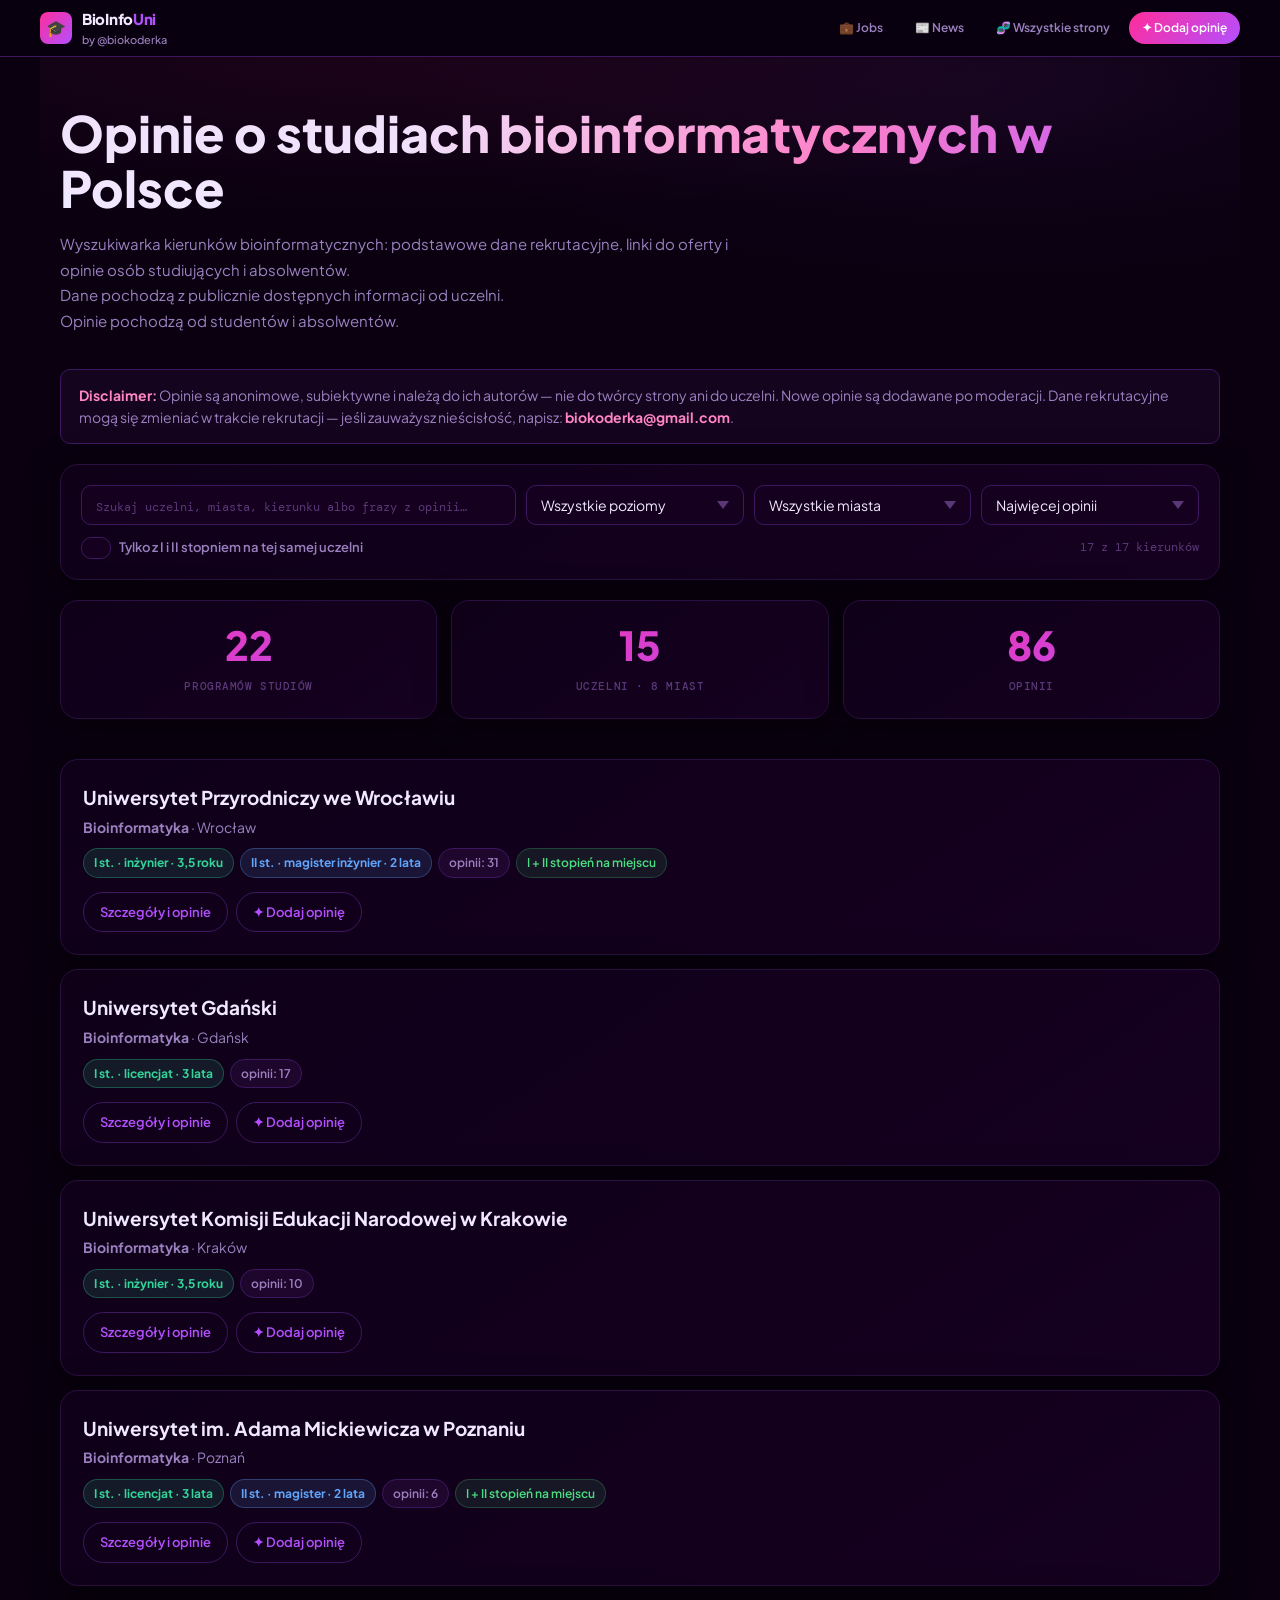
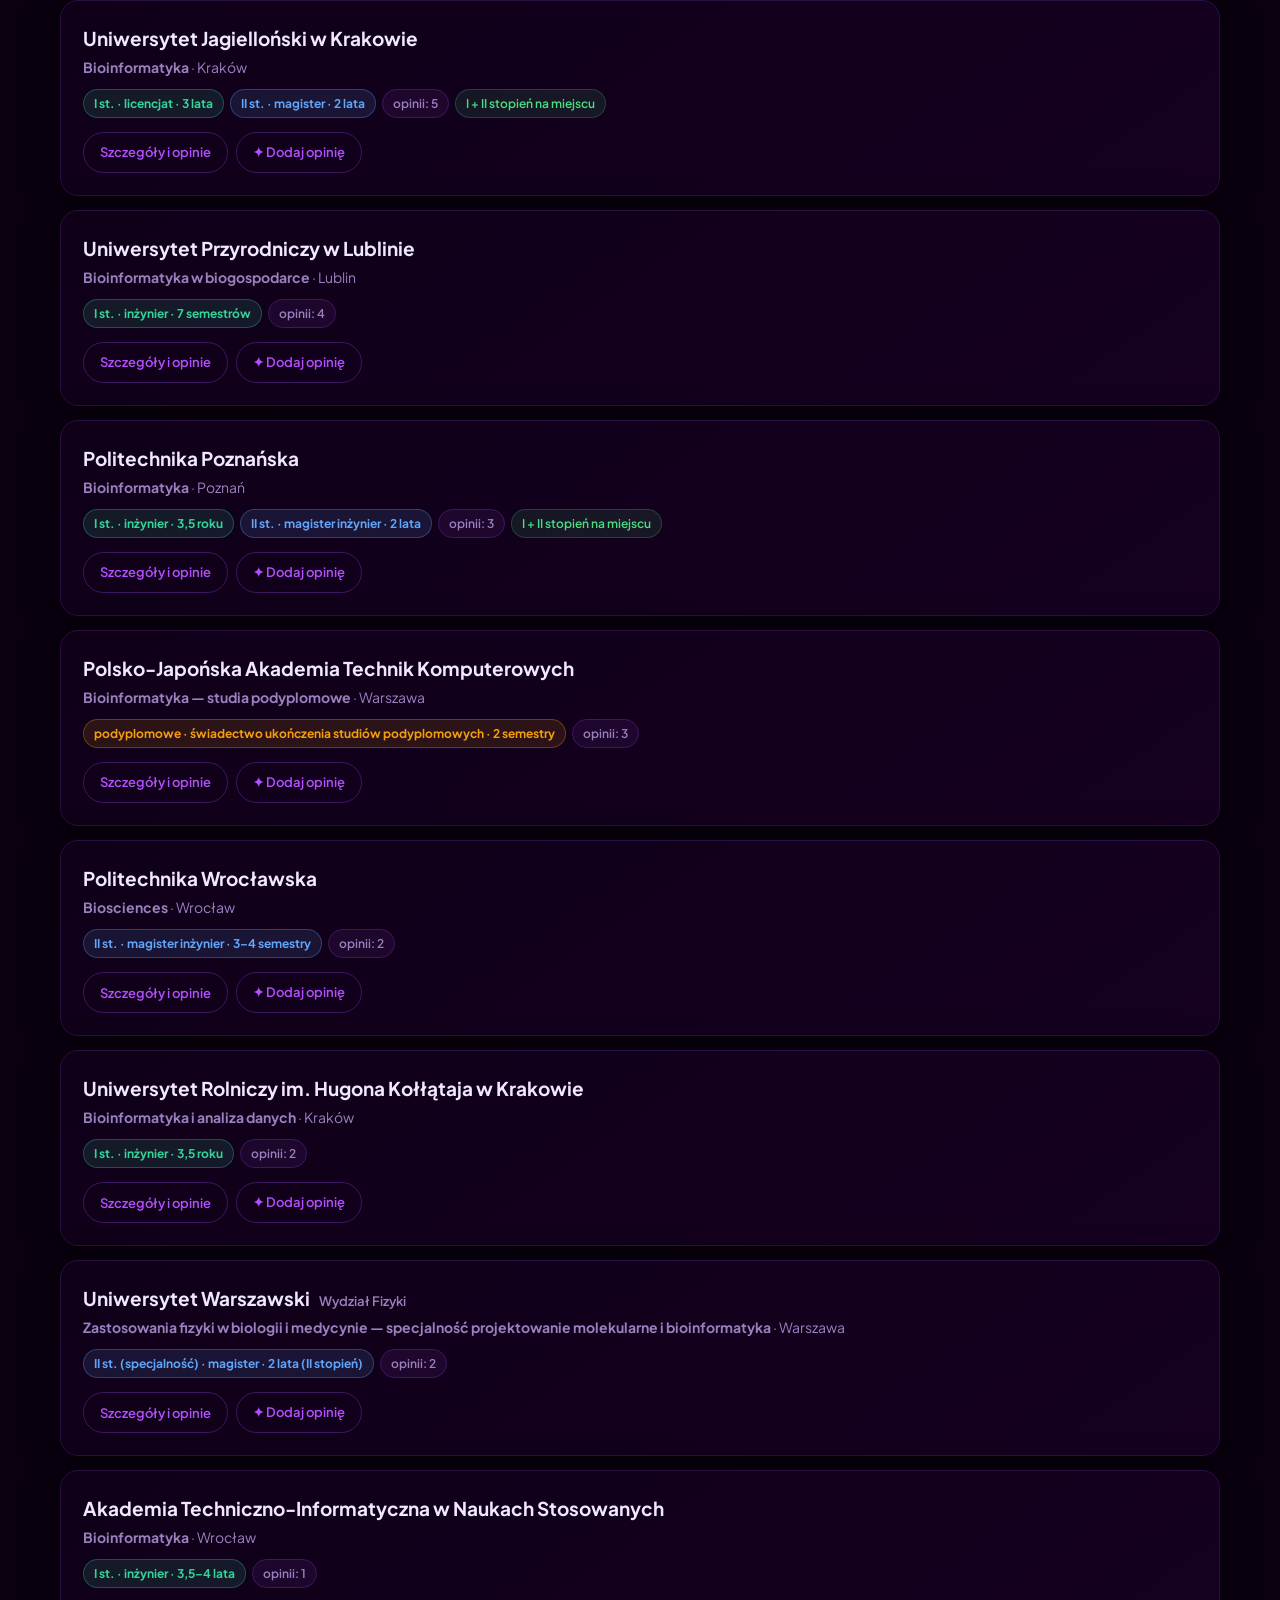
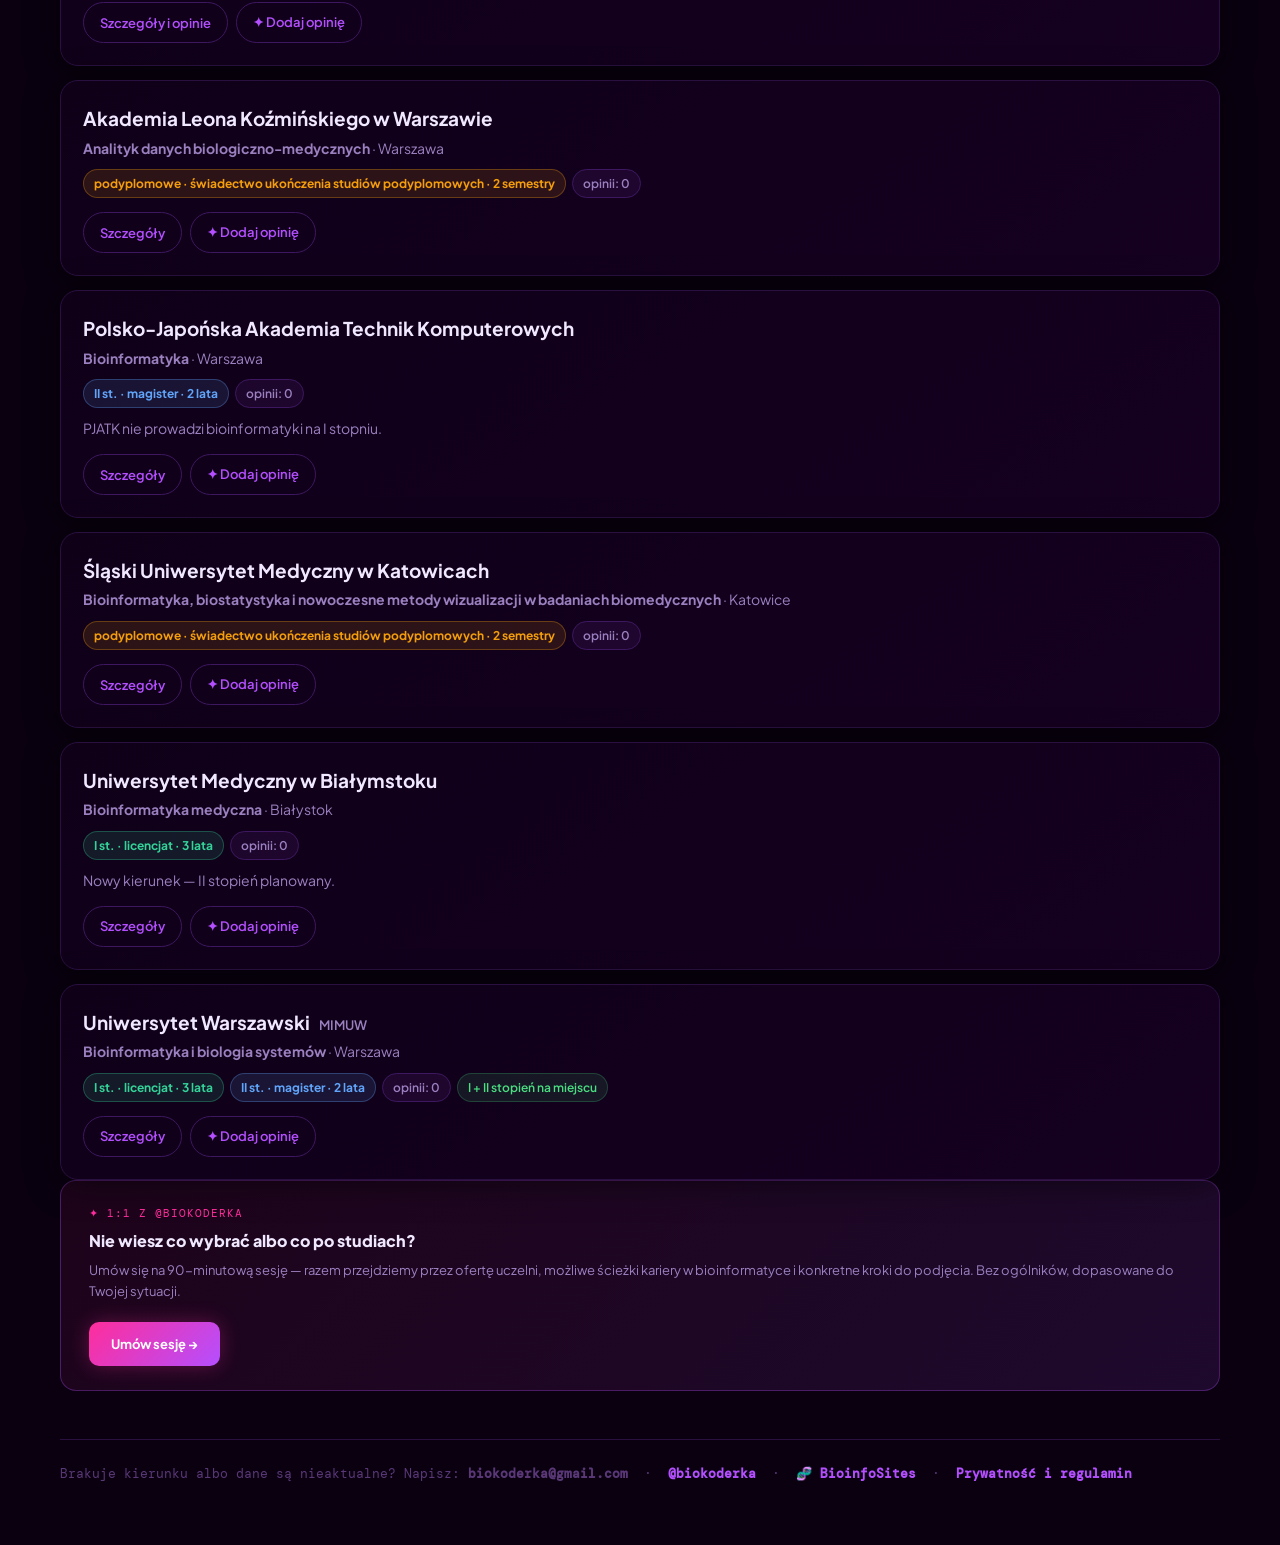
==== commit 73fbe449: "Add files via upload" ====
--- a/index.html
+++ b/index.html
@@ -13,7 +13,7 @@
 <meta name="twitter:card" content="summary_large_image">
 <meta name="theme-color" content="#0a0010">
 <link rel="icon" href="data:image/svg+xml,%3Csvg xmlns='http://www.w3.org/2000/svg' viewBox='0 0 100 100'%3E%3Crect width='100' height='100' rx='22' fill='%230a0010'/%3E%3Ctext x='50' y='68' font-size='58' text-anchor='middle'%3E%F0%9F%8E%93%3C/text%3E%3C/svg%3E">
-<script defer src="https://umami-rose-alpha.vercel.app/script.js" data-website-id="0f8a4bbd-7790-437c-912f-15149106ebab"></script><link rel="preconnect" href="https://fonts.googleapis.com"><link rel="preconnect" href="https://fonts.gstatic.com" crossorigin><link href="https://fonts.googleapis.com/css2?family=Plus+Jakarta+Sans:wght@400;500;600;700;800&family=DM+Mono:wght@400;500&display=swap" rel="stylesheet"><link rel="stylesheet" href="style.css?v=9">
+<script defer src="https://umami-rose-alpha.vercel.app/script.js" data-website-id="0f8a4bbd-7790-437c-912f-15149106ebab"></script><link rel="preconnect" href="https://fonts.googleapis.com"><link rel="preconnect" href="https://fonts.gstatic.com" crossorigin><link href="https://fonts.googleapis.com/css2?family=Plus+Jakarta+Sans:wght@400;500;600;700;800&family=DM+Mono:wght@400;500&display=swap" rel="stylesheet"><link rel="stylesheet" href="style.css?v=10">
 </head><body>
 <header>
   <div class="header-inner">
@@ -37,7 +37,7 @@
   <div>
     <div style="font-size:11px;font-family:'DM Mono',monospace;color:var(--magenta);letter-spacing:1px;text-transform:uppercase;margin-bottom:6px;">✦ 1:1 z @biokoderka</div>
     <div style="font-size:16px;font-weight:800;color:var(--text);margin-bottom:6px;">Nie wiesz co wybrać albo co po studiach?</div>
-    <div style="font-size:13px;color:var(--text2);line-height:1.6;">Umów się na 45-minutową sesję — razem przejdziemy przez ofertę uczelni, możliwe ścieżki kariery w bioinformatyce i konkretne kroki do podjęcia. Bez ogólników, dopasowane do Twojej sytuacji.</div>
+    <div style="font-size:13px;color:var(--text2);line-height:1.6;">Umów się na 90-minutową sesję — razem przejdziemy przez ofertę uczelni, możliwe ścieżki kariery w bioinformatyce i konkretne kroki do podjęcia. Bez ogólników, dopasowane do Twojej sytuacji.</div>
   </div>
   <a href="https://www.naffy.io/biokoderka/konsultacja-kariery-bioinformatycznej" target="_blank" rel="noopener" style="flex-shrink:0;background:linear-gradient(135deg,var(--magenta),var(--violet));color:#fff;font-family:'Plus Jakarta Sans',sans-serif;font-size:13px;font-weight:700;padding:12px 22px;border-radius:10px;text-decoration:none;box-shadow:0 0 20px rgba(255,45,155,.3);transition:all .18s;white-space:nowrap;" onmouseover="this.style.boxShadow='0 0 32px rgba(255,45,155,.5)'" onmouseout="this.style.boxShadow='0 0 20px rgba(255,45,155,.3)'">
     Umów sesję →
--- a/style.css
+++ b/style.css
@@ -122,7 +122,7 @@
 }
 
 /* ── STICKY HEADER ── */
-header.hero{position:static;border:none;padding:48px 0 36px;margin-bottom:0}
+header.hero{position:relative;border:none;padding:48px 0 36px;margin-bottom:0}
 header:not(.hero){position:sticky;top:0;z-index:100;background:rgba(10,0,16,.92);backdrop-filter:blur(16px);-webkit-backdrop-filter:blur(16px);border-bottom:1px solid var(--border2);padding:0 2rem}
 .header-inner{max-width:1200px;margin:0 auto;display:flex;align-items:center;gap:1rem;height:56px}
 .logo{display:flex;align-items:center;gap:10px;text-decoration:none}
@@ -148,3 +148,22 @@
 .check input{width:auto;accent-color:var(--violet)}
 #count{font-family:'DM Mono',monospace;font-size:12px;color:var(--muted)}
 .card{scroll-margin-top:90px}
+
+/* ── mobile: the header nav no longer pushes the page wider than the screen ── */
+@media(max-width:640px){
+  header:not(.hero){padding:0 16px}
+  .header-inner{flex-wrap:wrap;height:auto;padding:8px 0;gap:6px 12px}
+  .header-nav{width:100%;margin-left:0;flex-wrap:wrap;gap:4px}
+  .header-nav a{padding:5px 9px;font-size:11.5px}
+}
+/* grid cells may shrink below their content width; long tables scroll inside the card */
+.grid,.twocol,.mapbox,.filters{min-width:0}
+.grid>*,.twocol>*,.card,.offer{min-width:0}
+@media(max-width:820px){
+  .filters,.grid,.mapbox,.twocol{grid-template-columns:minmax(0,1fr)}
+  .card table,.offer table{display:block;overflow-x:auto;max-width:100%}
+}
+
+/* the hero glow (::before, 20px wider than the hero) no longer widens the page */
+html,body{overflow-x:clip}
+@media(max-width:640px){ .pill{white-space:normal;max-width:100%} }
